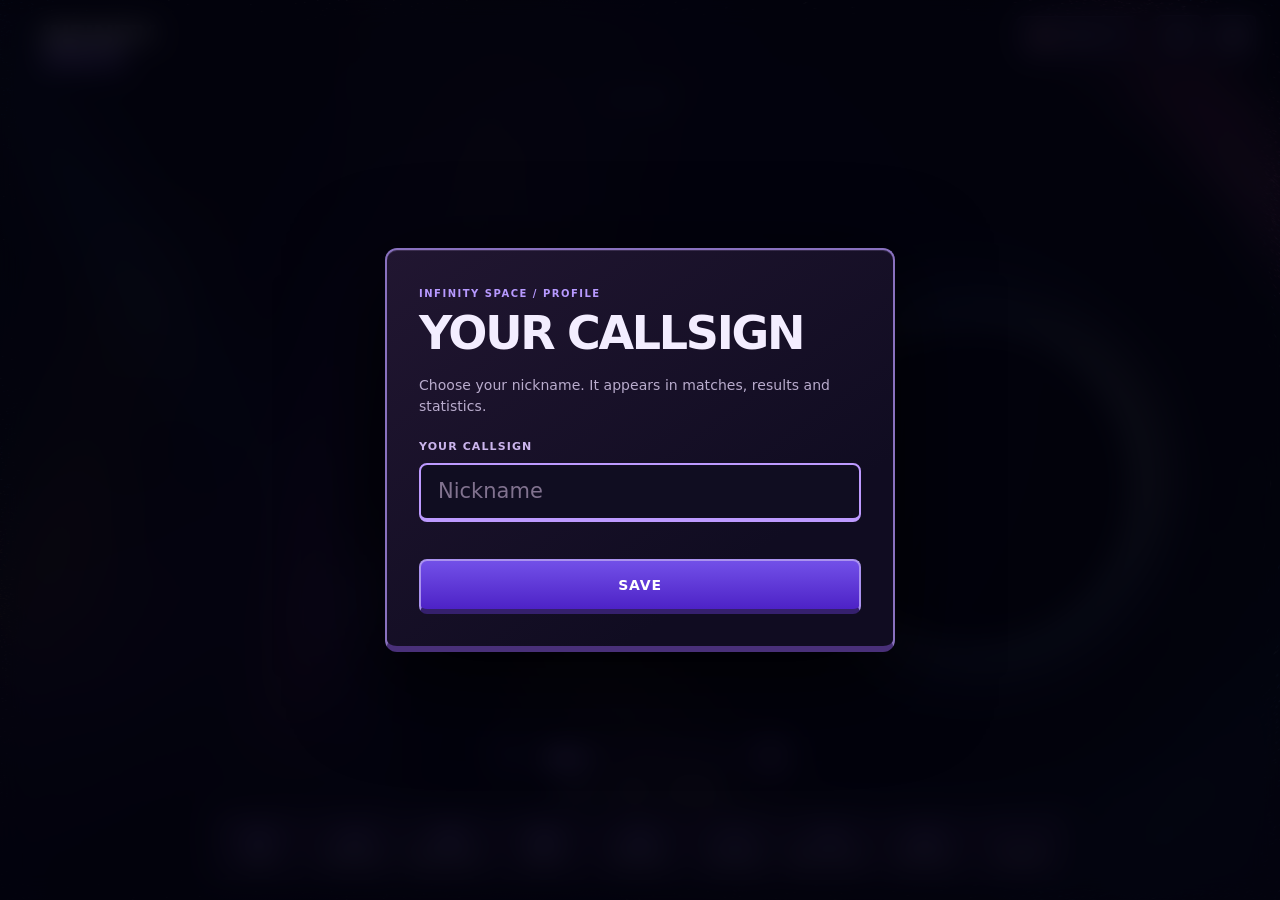
==== index.html @ 3f3bfdfd "Add two persistent CrazyGames-rewarded worm skins and heads" ====
<!doctype html>
<html lang="en">
<head>
  <meta charset="utf-8" />
  <meta name="viewport" content="width=device-width, initial-scale=1, viewport-fit=cover" />
  <meta name="theme-color" content="#050916" />
  <meta name="description" content="Infinity Space — 2D космическая игра про гравитацию, рост и эволюцию от пылинки до Вселенной." />
  <title>Infinity Space — From Dust to Infinity</title>
  <link rel="icon" type="image/svg+xml" href="favicon.svg" />
  <!-- Legacy HUD first-paint guard: the V15 HUD is mounted by deferred JS.
       Never paint the obsolete header while loading or switching views. -->
  <style>
    #hud > .topbar,
    #hud > .sidebar,
    #hud > .show-sidebar,
    #hud > .world-label,
    #hud > .center-abilities,
    #hud > .bottom-center,
    #hud > .body-measure,
    #hud > .zoom-indicator { display: none !important; }
  </style>
  
  

  <link rel="stylesheet" href="ui-app.css?v=3.92.4">
  <link rel="stylesheet" href="unified-space.css?v=4">
<link rel="stylesheet" href="secondary-design.css?v=6">
<link rel="stylesheet" href="profile-report.css?v=4">
<link rel="stylesheet" href="mode-unified.css?v=12">
</head>
<body>
  <canvas id="universe" aria-label="Игровое поле Infinity Space"></canvas>
  <div class="vignette" aria-hidden="true"></div>
  <div id="hud" class="hud">
    <header class="topbar">
      <button id="btn-menu" class="brand" aria-label="Главное меню"><div class="brand-logo"><span class="brand-dot"></span></div><div><strong>INFINITY <em>SPACE</em></strong><small>FROM DUST TO INFINITY</small></div></button>
      <div class="top-stats">
        <div class="stat"><span class="stat-icon">◈</span><div><small id="matter-label">MATTER</small><strong id="matter-value">0</strong></div></div>
        <div class="stat"><span class="stat-icon gold">✦</span><div><small>ЗВЁЗДНАЯ ПЫЛЬ</small><strong id="credit-value">0</strong></div></div>
        <div class="stat timer-stat"><span class="stat-icon clock">◷</span><div><small>В КОСМОСЕ</small><strong id="time-value">00:00</strong></div></div>
      </div>
      <div class="top-actions"><button id="btn-new-game" class="square-button" title="Начать заново" aria-label="Новая игра">↺</button><button id="btn-tester" class="square-button tester-toggle" title="Тестерская панель (F2)" aria-label="Тестерская панель"><svg class="ui-icon" viewBox="0 0 24 24" fill="none" stroke="currentColor" stroke-width="1.65" stroke-linecap="round" stroke-linejoin="round" aria-hidden="true"><path d="m8 4-5 8 5 8M16 4l5 8-5 8M14 4l-4 16"/></svg></button><button id="btn-music" class="square-button" title="Включить / выключить музыку" aria-label="Музыка"><svg class="ui-icon" viewBox="0 0 24 24" fill="none" stroke="currentColor" stroke-width="1.65" stroke-linecap="round" stroke-linejoin="round" aria-hidden="true"><path d="M9 18V5l11-2v13M9 9l11-2"/><ellipse cx="6" cy="18" rx="3" ry="2"/><ellipse cx="17" cy="16" rx="3" ry="2"/></svg></button><button id="btn-map" class="square-button" title="Карта Вселенной (M)" aria-label="Карта Вселенной"><svg class="ui-icon" viewBox="0 0 24 24" fill="none" stroke="currentColor" stroke-width="1.65" stroke-linecap="round" stroke-linejoin="round" aria-hidden="true"><circle cx="12" cy="12" r="8"/><path d="m16 8-2.5 5.5L8 16l2.5-5.5Z"/></svg></button><button id="btn-pause" class="square-button" title="Пауза (P)" aria-label="Пауза"><svg class="ui-icon" viewBox="0 0 24 24" fill="none" stroke="currentColor" stroke-width="1.65" stroke-linecap="round" stroke-linejoin="round" aria-hidden="true"><path d="M8 5v14M16 5v14" stroke-width="3"/></svg></button><button id="btn-settings" class="square-button" title="Настройки" aria-label="Настройки"><svg class="ui-icon" viewBox="0 0 24 24" fill="none" stroke="currentColor" stroke-width="1.65" stroke-linecap="round" stroke-linejoin="round" aria-hidden="true"><path d="M4 7h16M4 17h16"/><circle cx="9" cy="7" r="3" fill="#0b2031"/><circle cx="16" cy="17" r="3" fill="#0b2031"/></svg></button></div>
    </header>
    <aside class="sidebar" id="sidebar">
      <div class="side-header"><span>УЛУЧШЕНИЯ</span><button id="btn-sidebar" aria-label="Свернуть улучшения"><svg class="ui-icon" viewBox="0 0 24 24" fill="none" stroke="currentColor" stroke-width="1.65" stroke-linecap="round" stroke-linejoin="round" aria-hidden="true"><path d="m14 6-6 6 6 6"/></svg></button></div>
      <div class="upgrade-bulk"><label id="upgrade-bulk-label" for="upgrade-amount">Levels per purchase</label><div class="upgrade-bulk-row"><input id="upgrade-amount" type="number" inputmode="numeric" min="1" step="1" value="1" aria-label="Number of levels to buy"><button data-buy-amount="max" type="button">MAX</button></div><div class="upgrade-presets"><button data-buy-amount="1" type="button">×1</button><button data-buy-amount="10" type="button">×10</button><button data-buy-amount="100" type="button">×100</button></div><p id="upgrade-bulk-help"></p></div><div id="upgrades" class="upgrades"></div>
      <button id="btn-evolution" class="details-button">ЭВОЛЮЦИЯ И РЕЦЕПТ <span><svg class="ui-icon" viewBox="0 0 24 24" fill="none" stroke="currentColor" stroke-width="1.65" stroke-linecap="round" stroke-linejoin="round" aria-hidden="true"><path d="M7 17 18 6M7 6h11v11"/></svg></span></button>
    </aside>
    <section id="evolution-panel" class="evolution-panel hidden" aria-label="Эволюция и рецепт">
      <div class="side-header"><span>ЭВОЛЮЦИЯ</span><button id="btn-evolution-close" aria-label="Закрыть эволюцию"><svg class="ui-icon" viewBox="0 0 24 24" fill="none" stroke="currentColor" stroke-width="1.65" stroke-linecap="round" stroke-linejoin="round" aria-hidden="true"><path d="m6 6 12 12M6 18 18 6"/></svg></button></div>
      <div class="tier-display"><span class="eyebrow" id="epoch-name">ЭПОХА ЗАРОЖДЕНИЯ</span><div id="tier-number" class="tier-index">01 <span>/ 28</span></div><h2 id="tier-title">Космическая пыль</h2><p id="tier-desc">Каждая Вселенная начинается с малого.</p></div>
      <div class="resource-panel"><div class="resource-header"><span>СИНТЕЗ ЭВОЛЮЦИИ</span><small>ДОБЫЧА В КОСМОСЕ</small></div><div id="materials-inventory" class="materials-inventory"></div><div id="resource-hint" class="resource-hint">Минералы</div><small class="resource-help">Месторождения отмечены разными цветами. Все материалы, включая плазму и экзоматерию, добываются автоматически. Импульс (E) необязателен.</small></div><div class="mission-panel"><div class="mission-title">ИССЛЕДОВАНИЕ ЭПОХИ <span id="mission-done">0/3</span></div><div class="mission" id="mission-1"><span class="mission-mark">◇</span><span id="mission-1-label">Соберите материю</span><b id="mission-1-val">0/0</b></div><div class="mission" id="mission-2"><span class="mission-mark">◇</span><span id="mission-2-label">Найдите реликвии</span><b id="mission-2-val">0/0</b></div><div class="mission" id="mission-3"><span class="mission-mark">◇</span><span id="mission-3-label">Примените импульс</span><b id="mission-3-val">0/0</b></div></div>
    </section>
    <button id="btn-show-sidebar" class="show-sidebar hidden" aria-label="Показать улучшения">◈ УЛУЧШЕНИЯ</button>
    <div class="world-label"><span class="live-dot"></span><span id="world-label">НЕИЗВЕДАННЫЙ КОСМОС</span><small id="world-subtitle">ПРОЦЕДУРНО СОЗДАВАЕМАЯ ВСЕЛЕННАЯ</small></div>
    <div id="flight-stick" class="flight-stick" role="group" aria-label="Джойстик движения"><div class="stick-cross" aria-hidden="true">+</div><div id="stick-thumb" class="stick-thumb" aria-hidden="true"><span>✦</span></div></div><div id="flight-marker" class="flight-marker" aria-hidden="true"></div>
    <div class="center-abilities"><button id="btn-pulse" class="ability" title="Гравитационный импульс (E)"><span class="ability-icon"><svg class="ui-icon" viewBox="0 0 24 24" fill="none" stroke="currentColor" stroke-width="1.65" stroke-linecap="round" stroke-linejoin="round" aria-hidden="true"><circle cx="12" cy="12" r="3"/><ellipse cx="12" cy="12" rx="10" ry="6" transform="rotate(-35 12 12)"/></svg></span><span>ИМПУЛЬС</span><small id="pulse-cooldown">E · ГОТОВ</small><div id="pulse-fill" class="cooldown-fill"></div></button><button id="btn-boost" class="ability" title="Ускорение (Shift / Пробел)"><span class="ability-icon"><svg class="ui-icon" viewBox="0 0 24 24" fill="none" stroke="currentColor" stroke-width="1.65" stroke-linecap="round" stroke-linejoin="round" aria-hidden="true"><path d="m13 3-9 11h7l-1 7 10-12h-8Z"/></svg></span><span>РЫВОК</span><small id="boost-cooldown">SHIFT · ГОТОВ</small><div id="boost-fill" class="cooldown-fill"></div></button></div>
    <div class="bottom-center"><button id="btn-stage-details" class="stage-details" aria-label="Открыть задачи эволюции"><svg class="ui-icon" viewBox="0 0 24 24" fill="none" stroke="currentColor" stroke-width="1.65" stroke-linecap="round" stroke-linejoin="round" aria-hidden="true"><path d="M7 17 18 6M7 6h11v11"/></svg></button><div class="evolution-info"><span id="hud-stage" class="hud-stage">01 <small>/ 28</small></span><div><span class="eyebrow">ЭВОЛЮЦИЯ</span><strong id="current-form">Космическая пыль</strong></div><div class="next-form"><span>СЛЕДУЮЩАЯ ФОРМА</span><strong id="next-form">Микрометеор</strong></div></div><div class="progress-track"><div id="progress-fill" class="progress-fill"></div><div id="progress-percent" class="progress-percent">0%</div></div><div class="bottom-hint" id="bottom-hint">WASD / курсор — полёт • Колёсико — масштаб • E — импульс</div></div>
    <div class="body-measure"><small>РАДИУС</small><strong id="radius-value">0</strong></div><div class="camera-buttons"><button id="camera-minus" aria-label="Отдалить камеру" title="Отдалить камеру"><span class="zoom-glyph zoom-glyph-minus" aria-hidden="true"></span></button><button id="camera-plus" aria-label="Приблизить камеру" title="Приблизить камеру"><span class="zoom-glyph zoom-glyph-plus" aria-hidden="true"></span></button></div><div class="zoom-indicator"><span>◌</span><span id="zoom-label">МАСШТАБ 1×</span></div>
    <div id="toast-root" class="toast-root" aria-live="polite"></div>
  </div>
  <div id="abyss-warning" class="abyss-warning" hidden role="status"></div>
  <section id="tester-panel" class="tester-panel hidden" aria-label="Панель тестирования" aria-hidden="true">
    <div class="tester-header"><div><small>РАЗРАБОТКА / F2</small><strong>ТЕСТЕРСКАЯ ПАНЕЛЬ</strong></div><button id="tester-close" type="button" title="Закрыть панель"><svg class="ui-icon" viewBox="0 0 24 24" fill="none" stroke="currentColor" stroke-width="1.65" stroke-linecap="round" stroke-linejoin="round" aria-hidden="true"><path d="m6 6 12 12M6 18 18 6"/></svg></button></div>
    <div id="tester-stats" class="tester-stats">FPS / объекты / координаты</div>
    <label class="tester-line"><span>Форма эволюции</span><select id="tester-tier" aria-label="Форма эволюции"></select></label>
    <label class="tester-line"><span>Прогресс стадии <b id="test-progress-val">0%</b></span><input data-test="progress" type="range" min="0" max="100" step="1" value="0"></label>
    <label class="tester-line"><span>Скорость полёта <b data-test-value="speed">1×</b></span><input data-test="speed" type="range" min=".25" max="6" step=".25" value="1"></label>
    <label class="tester-line"><span>Гравитация <b data-test-value="gravity">1×</b></span><input data-test="gravity" type="range" min=".5" max="8" step=".25" value="1"></label>
    <label class="tester-line"><span>Сбор материи <b data-test-value="loot">1×</b></span><input data-test="loot" type="range" min=".25" max="30" step=".25" value="1"></label>
    <label class="tester-line"><span>Масштаб камеры <b data-test-value="zoom">1×</b></span><input data-test="zoom" type="range" min=".2" max="6" step=".1" value="1"></label>
    <label class="tester-line"><span>Размер бублика <b data-test-value="ring">1×</b></span><input data-test="ring" aria-label="Размер бублика" type="range" min=".6" max="2.5" step=".05" value="1"></label>
    <label class="tester-line"><span>Плотность добычи <b data-test-value="density">32/32</b></span><input data-test="density" type="range" min="4" max="32" step="1" value="32"></label>
    <label class="tester-line"><span>Звёздная пыль (баланс)</span><input id="tester-credits" type="number" min="0" max="1000000000000" step="1000" value="0"></label>
    <section class="tester-rewards" aria-label="Тестирование наград и рулетки">
      <h3>✦ НАГРАДЫ И РУЛЕТКА</h3>
      <div id="tester-daily-status" class="tester-rewards-status" role="status" aria-live="polite"></div>
      <label class="tester-line"><span>Серия входов, дней</span><input id="tester-daily-streak" type="number" min="0" max="99999" step="1" value="0"></label>
      <label class="tester-line"><span>Множитель ежедневной пыли <b data-reward-value="rewardMultiplier">1×</b></span><input data-reward-tune="rewardMultiplier" type="range" min=".1" max="20" step=".1" value="1"></label>
      <label class="tester-line"><span>Шанс музыкального трека <b data-reward-value="trackChance">0.8%</b></span><input data-reward-tune="trackChance" type="range" min=".1" max="25" step=".1" value=".8"></label>
      <label class="tester-line"><span>Принудительный приз (только тестовый спин)</span><select id="tester-force-prize"><option value="">Случайный результат</option><option value="dust-1">×1 — звёздная пыль</option><option value="dust-2">×2 — звёздная пыль</option><option value="dust-3">×3 — звёздная пыль</option><option value="dust-5">×5 — звёздная пыль</option><option value="dust-8">×8 — звёздная пыль</option><option value="dust-15">×15 — звёздная пыль</option><option value="dust-30">×30 — звёздная пыль</option><option value="track">♫ Музыкальный трек</option></select></label>
      <div class="tester-reward-buttons">
        <button id="tester-open-daily" type="button">Календарь наград</button>
        <button id="tester-open-wheel" type="button">Открыть рулетку</button>
        <button id="tester-unlock-daily" type="button">↻ Новый день (тест)</button>
        <button id="tester-claim-daily" type="button">✦ Выдать награду</button>
        <button id="tester-unlock-spin" type="button">↻ Разблокировать спин</button>
        <button id="tester-force-spin" type="button">◉ Тестовый спин</button>
        <button id="tester-odds-sim" type="button">1000 случайных призов</button>
        <button id="tester-reset-daily" type="button" class="danger">Сбросить награды</button>
      </div>
      <div id="tester-odds-result" class="tester-odds-result" role="status" aria-live="polite"></div>
      <p class="tester-reward-note">Все действия меняют только тестовое сохранение. Изменение шансов и множителя не влияет на обычную игру.</p>
    </section>
    <div class="tester-actions">
      <button id="tester-missions" type="button">✓ Выполнить задачи</button>
      <button id="tester-next" type="button">↑ Следующая форма</button>
      <button id="tester-abyss" type="button">◉ К сверхмассивной дыре</button>
      <button id="tester-jump" type="button">➤ +10 св. лет</button>
      <button id="tester-reset-mods" type="button">↻ Сбросить множители</button>
      <button id="tester-new-game" type="button" class="danger">⟲ Новая игра</button><button id="tester-copy-save" class="tester-copy" type="button">⇄ Копировать сохранение</button>
    </div>
    <div class="tester-wipe-zone">
      <button id="tester-full-reset" type="button" class="tester-absolute-reset" aria-describedby="tester-full-reset-warning">⚠ ПОЛНЫЙ СБРОС ВСЕГО</button>
      <p id="tester-full-reset-warning">Удаляет всё тестовое прохождение: прогресс, пыль, покупки, музыку, достижения, карту, ежедневные награды и настройки. Без резервной копии. Обычный профиль не затрагивается.</p>
    </div>
    <p class="tester-note">Тестовые параметры сохраняются отдельно. Изменения стадии и валюты влияют на текущее сохранение. Исследованные области и собранная материя остаются постоянными.</p>
  </section>
  <div id="modal" class="modal-backdrop" data-screen="menu" role="dialog" aria-modal="true" aria-label="Меню игры"></div>
  <script src="i18n.js?v=3.40.2" defer></script>
  <script src="platform.js?v=3.60.0" defer></script>
  <script src="https://bridge.playgama.com/v2/stable/playgama-bridge.js" defer></script>
  <script src="playgama-platform.js?v=3.60.0" defer></script>
  <script src="space-meta.js?v=3.51.0" defer></script>
  <script src="ui-v15-behaviors.js?v=3.42.6" defer></script>
  <script src="ui-v15-templates.js?v=3.80.1" defer></script>
  <script src="music-tracks.js?v=3.54.2" defer></script>
  <script src="mobile-controls.js?v=3.42.1" defer></script>
  <script src="player-profile.js?v=6" defer></script>
  <script src="game.js?v=3.92.4" defer></script>
  <script src="playgama-ui.js?v=3.60.0" defer></script>
  <script src="worm-skin-studio.js?v=13" defer></script><script src="menu-hub.js?v=3.94.1" defer></script>
</body>
</html>
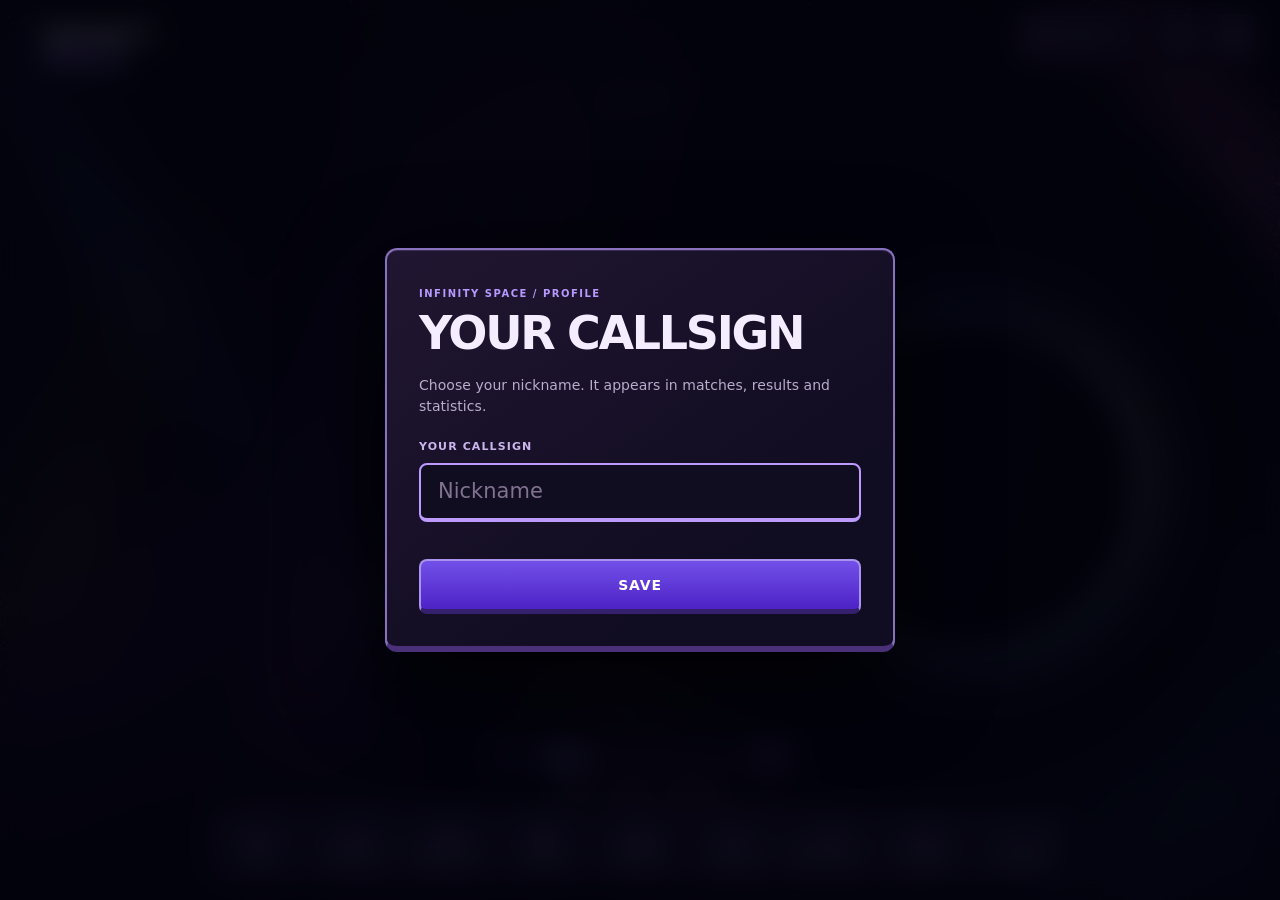
==== commit 9d1a500b: "Style optional ad choices and keep CrazyGames reward content out of Playgama" ====
--- a/index.html
+++ b/index.html
@@ -26,7 +26,7 @@
   <link rel="stylesheet" href="unified-space.css?v=4">
 <link rel="stylesheet" href="secondary-design.css?v=6">
 <link rel="stylesheet" href="profile-report.css?v=4">
-<link rel="stylesheet" href="mode-unified.css?v=12">
+<link rel="stylesheet" href="mode-unified.css?v=13">
 </head>
 <body>
   <canvas id="universe" aria-label="Игровое поле Infinity Space"></canvas>
@@ -119,6 +119,6 @@
   <script src="player-profile.js?v=6" defer></script>
   <script src="game.js?v=3.92.4" defer></script>
   <script src="playgama-ui.js?v=3.60.0" defer></script>
-  <script src="worm-skin-studio.js?v=13" defer></script><script src="menu-hub.js?v=3.94.1" defer></script>
+  <script src="worm-skin-studio.js?v=14" defer></script><script src="menu-hub.js?v=3.94.1" defer></script>
 </body>
 </html>
--- a/mode-unified.css
+++ b/mode-unified.css
@@ -1873,3 +1873,41 @@
 .ws-overlay .ws-head-choice .ws-head-unlock{display:block;max-width:100%}
 .ws-overlay .ws-preset.ad-locked:hover,.ws-overlay .ws-head-choice.ad-locked:hover{box-shadow:0 0 16px #ffc05f48!important}
 .ws-overlay .ws-preset.ad-locked:disabled,.ws-overlay .ws-head-choice.ad-locked:disabled{opacity:.65;cursor:default!important}
+
+/* CrazyGames-only optional rewards. Never make a skip/restart path smaller
+   or less prominent than the ad action. */
+#arena-result-revive-ad[hidden],#worm-revive-ad[hidden],#worm-revive-note[hidden]{display:none!important}
+.worm-revive-note,.arena-ad-status{
+ display:block;max-width:100%;text-align:center;margin:9px 0 13px;
+ font:750 12px/1.55 Inter,system-ui,sans-serif;color:#edc8ff;
+}
+.arena-ad-status:empty{display:none}
+#arena-death-offer .panel{
+ width:min(540px,calc(100vw - 24px))!important;max-width:540px!important;
+ padding:clamp(18px,3vw,32px)!important;
+}
+#arena-death-offer .hero{font-size:clamp(25px,5vw,43px)!important;color:#f2e6ff!important;margin:10px 0!important}
+#arena-death-offer .desc{font-size:13px!important;color:#dac9ef!important;line-height:1.5!important}
+#arena-death-offer .arena-dialog-actions button{
+ min-height:52px!important;color:#f8ecff!important;font-weight:850!important;
+ background:linear-gradient(155deg,#2e1e46,#1a102c)!important;
+ border:1px solid #725396!important;border-bottom:3px solid #392452!important;
+ border-radius:10px!important;
+}
+#arena-death-offer .arena-dialog-actions button.primary{
+ background:linear-gradient(155deg,#593099,#3b1c73)!important;
+ border-color:#b38bff!important;
+}
+#arena-death-offer .arena-dialog-actions button:not(:disabled):hover{
+ box-shadow:0 0 16px #a46aff66!important;border-color:#e7caff!important;
+}
+#arena-death-offer .arena-dialog-actions button:disabled,
+#result .arena-dialog-actions button:disabled,
+#worm-result .worm-actions button:disabled{opacity:.56!important;cursor:wait!important}
+#result #arena-result-revive-ad:not([hidden]){
+ border-color:#c69eff!important;box-shadow:0 0 14px #9d64fb45!important;
+}
+@media(max-width:460px){
+ #arena-death-offer .arena-dialog-actions{grid-template-columns:1fr!important}
+ #arena-death-offer .arena-dialog-actions button{min-height:47px!important}
+}
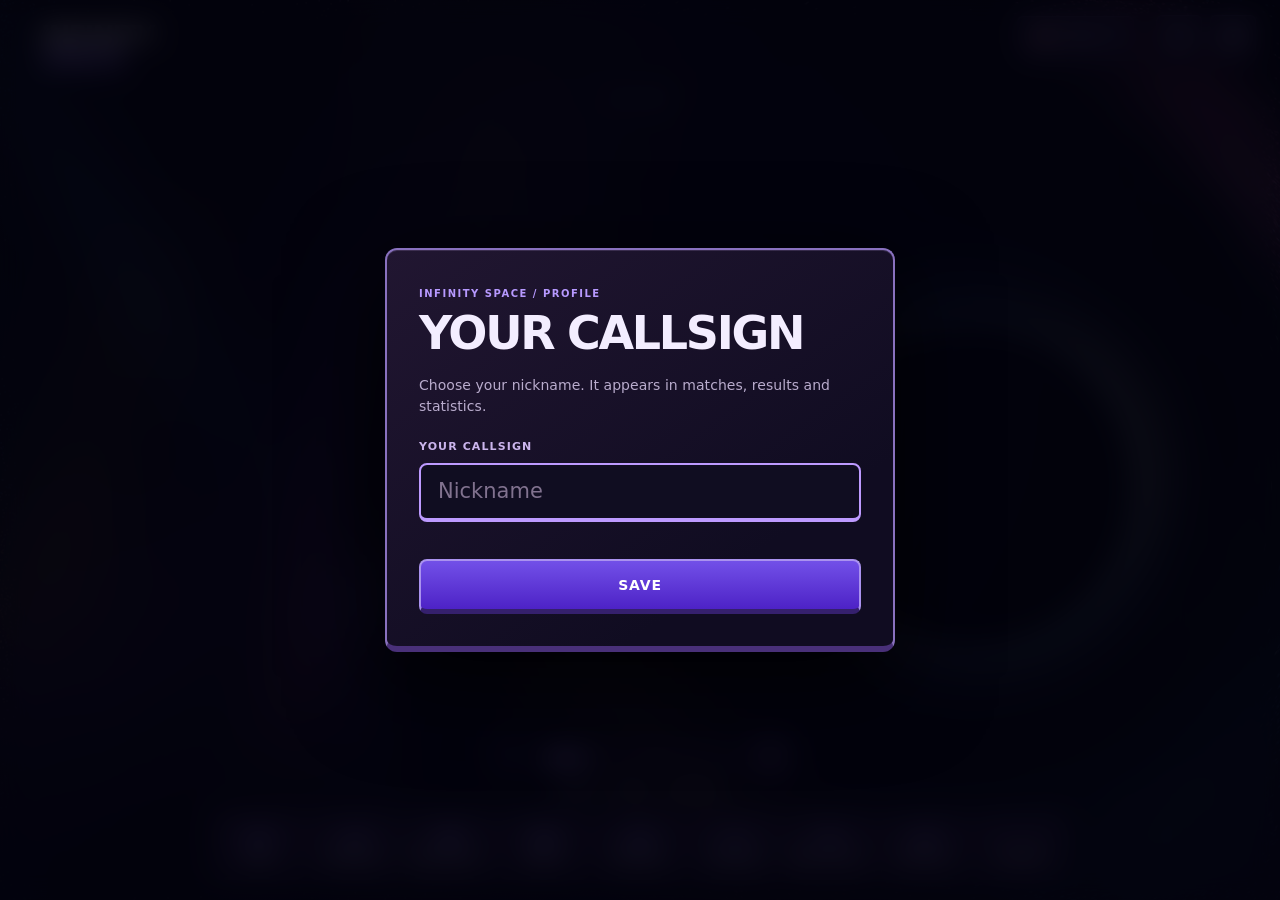
==== commit ea74e00e: "Add ad-revival QA hooks and equal weight to free respawn; fix Playgama guard" ====
--- a/index.html
+++ b/index.html
@@ -26,7 +26,7 @@
   <link rel="stylesheet" href="unified-space.css?v=4">
 <link rel="stylesheet" href="secondary-design.css?v=6">
 <link rel="stylesheet" href="profile-report.css?v=4">
-<link rel="stylesheet" href="mode-unified.css?v=13">
+<link rel="stylesheet" href="mode-unified.css?v=14">
 </head>
 <body>
   <canvas id="universe" aria-label="Игровое поле Infinity Space"></canvas>
@@ -119,6 +119,6 @@
   <script src="player-profile.js?v=6" defer></script>
   <script src="game.js?v=3.92.4" defer></script>
   <script src="playgama-ui.js?v=3.60.0" defer></script>
-  <script src="worm-skin-studio.js?v=14" defer></script><script src="menu-hub.js?v=3.94.1" defer></script>
+  <script src="worm-skin-studio.js?v=15" defer></script><script src="menu-hub.js?v=3.94.1" defer></script>
 </body>
 </html>
--- a/mode-unified.css
+++ b/mode-unified.css
@@ -1894,9 +1894,10 @@
  border:1px solid #725396!important;border-bottom:3px solid #392452!important;
  border-radius:10px!important;
 }
+/* Equally prominent rewarded option and normal free respawn. */
 #arena-death-offer .arena-dialog-actions button.primary{
- background:linear-gradient(155deg,#593099,#3b1c73)!important;
- border-color:#b38bff!important;
+ background:linear-gradient(155deg,#2e1e46,#1a102c)!important;
+ border-color:#725396!important;
 }
 #arena-death-offer .arena-dialog-actions button:not(:disabled):hover{
  box-shadow:0 0 16px #a46aff66!important;border-color:#e7caff!important;
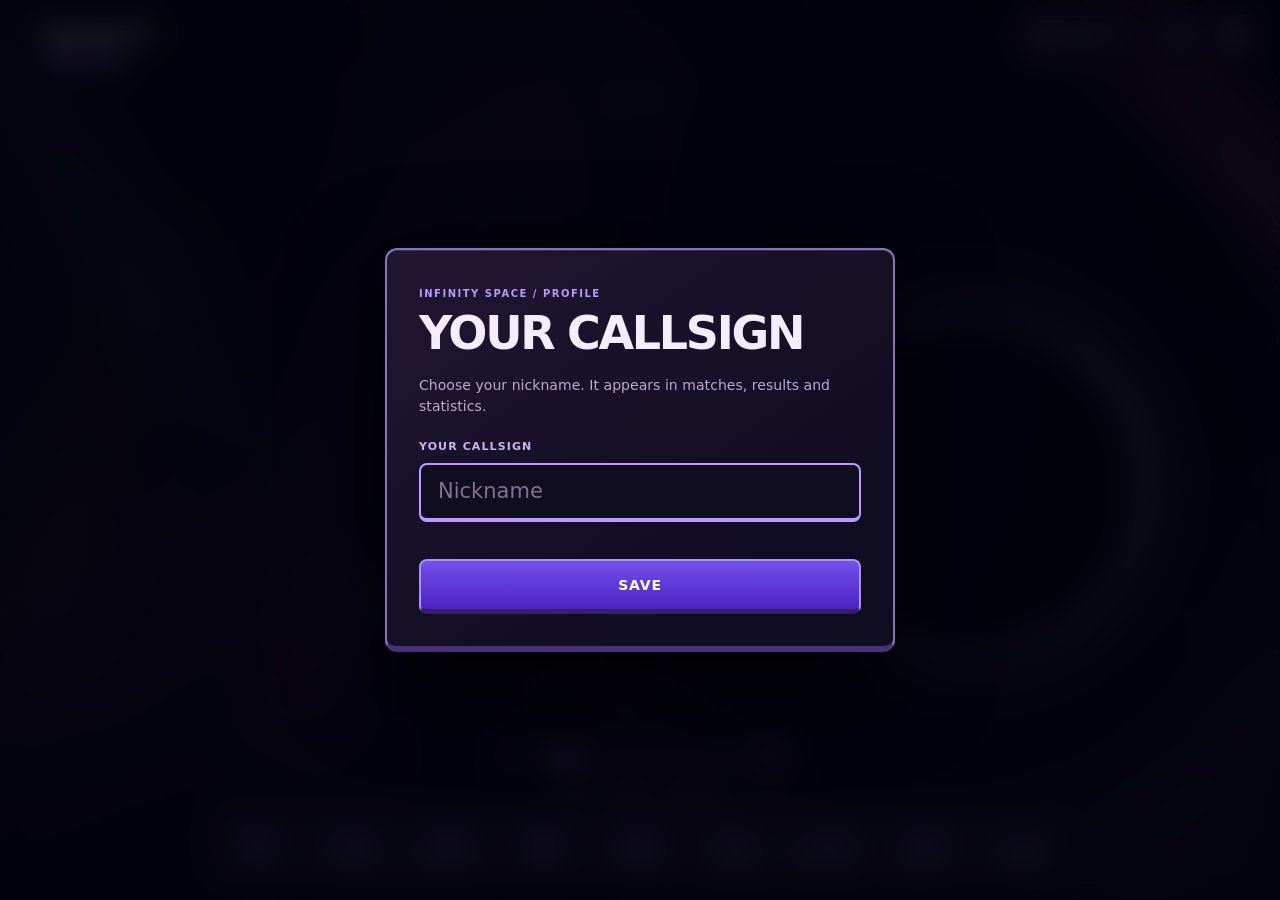
==== commit d5d899f2: "Enable CrazyGames rewarded worm customization from the main modes menu" ====
--- a/index.html
+++ b/index.html
@@ -109,6 +109,7 @@
   <div id="modal" class="modal-backdrop" data-screen="menu" role="dialog" aria-modal="true" aria-label="Меню игры"></div>
   <script src="i18n.js?v=3.40.2" defer></script>
   <script src="platform.js?v=3.60.0" defer></script>
+  <script src="crazygames-extras.js?v=1" defer></script>
   <script src="https://bridge.playgama.com/v2/stable/playgama-bridge.js" defer></script>
   <script src="playgama-platform.js?v=3.60.0" defer></script>
   <script src="space-meta.js?v=3.51.0" defer></script>
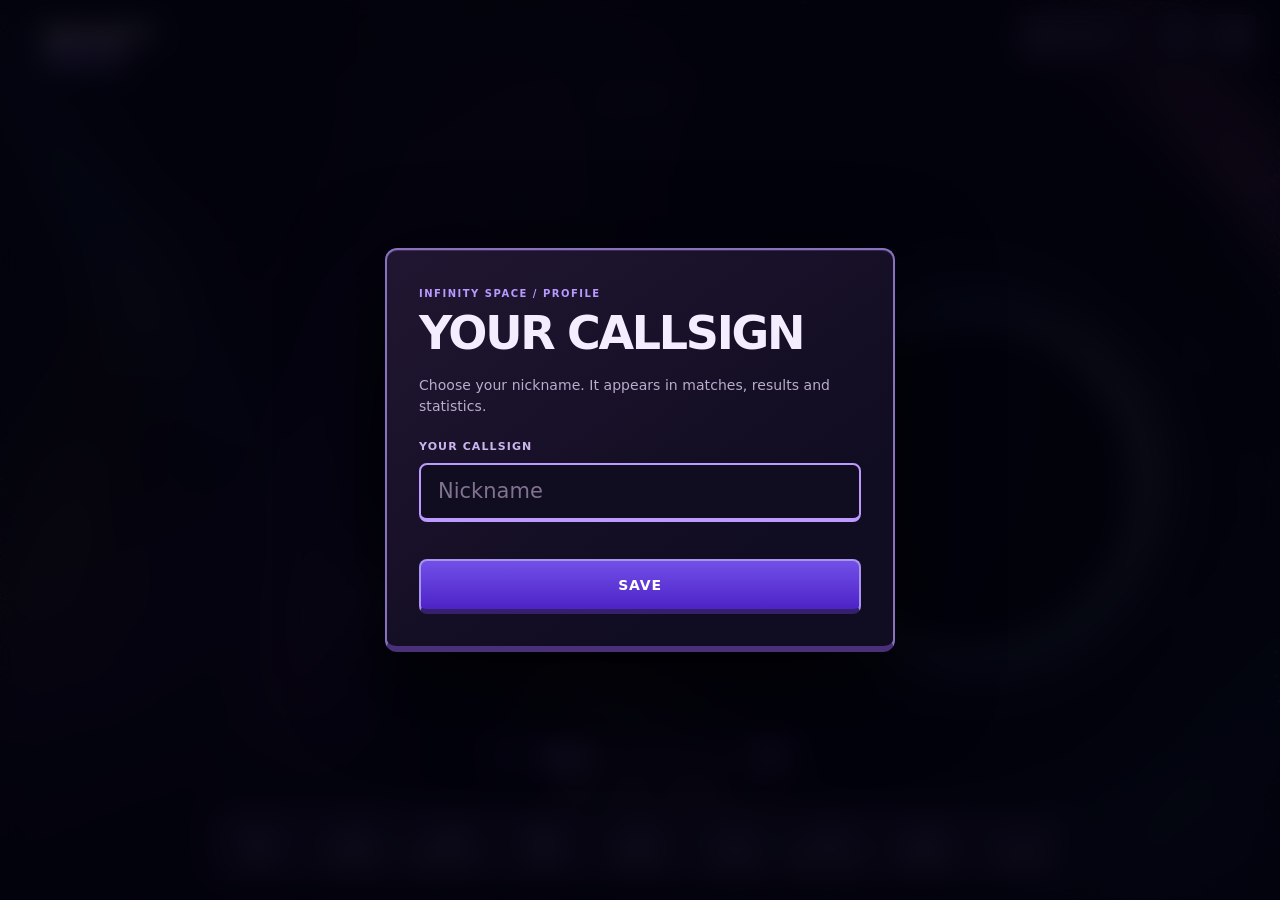
==== commit 98df60e1: "Normalize head artwork proportions and update smoke coverage for CrazyGames-only skins" ====
--- a/index.html
+++ b/index.html
@@ -120,6 +120,6 @@
   <script src="player-profile.js?v=6" defer></script>
   <script src="game.js?v=3.92.4" defer></script>
   <script src="playgama-ui.js?v=3.60.0" defer></script>
-  <script src="worm-skin-studio.js?v=15" defer></script><script src="menu-hub.js?v=3.94.1" defer></script>
+  <script src="worm-skin-studio.js?v=16" defer></script><script src="menu-hub.js?v=3.94.1" defer></script>
 </body>
 </html>
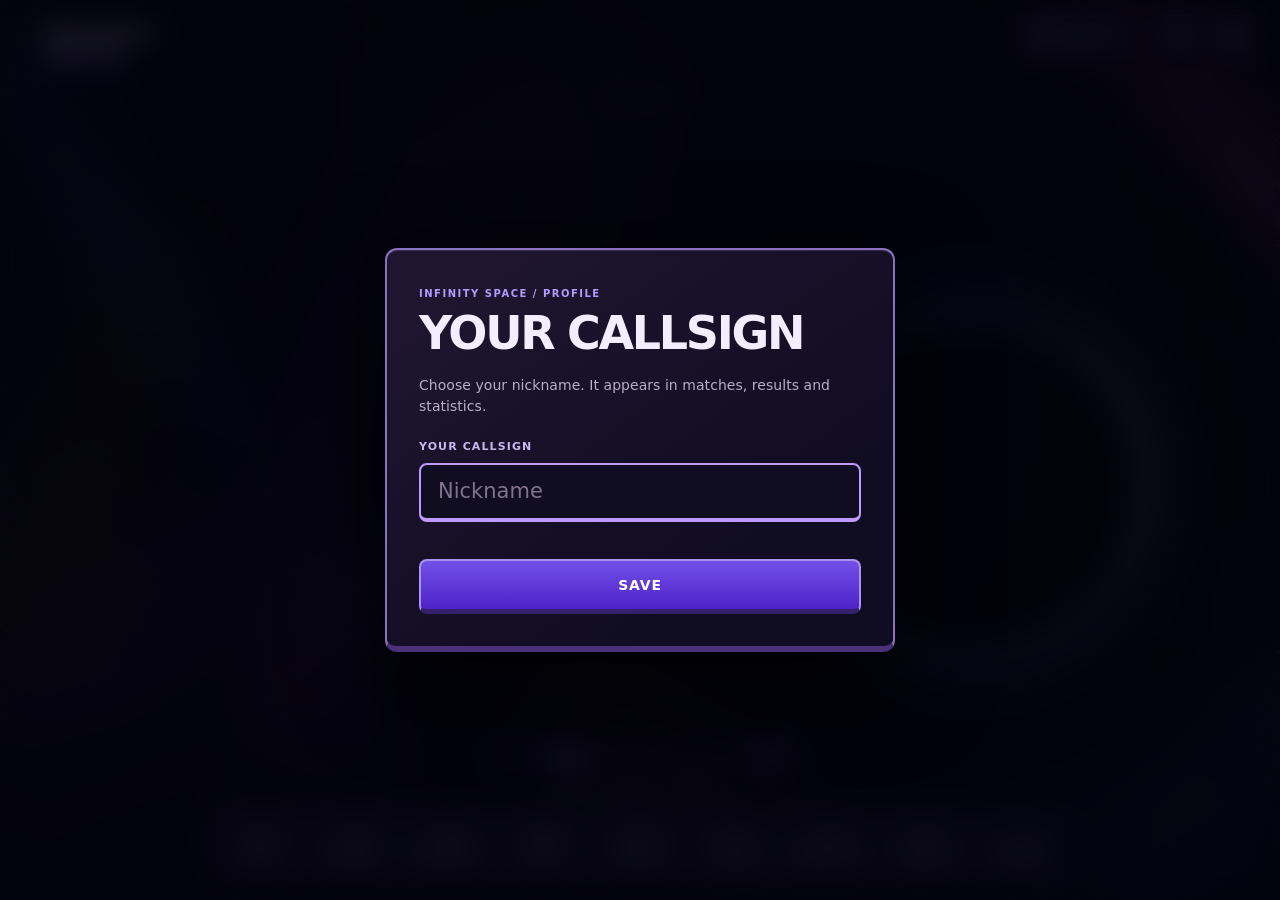
==== commit 7bc39a36: "Hide nonfunctional CrazyGames reward offers in standalone and disabled SDK environments" ====
--- a/index.html
+++ b/index.html
@@ -120,6 +120,6 @@
   <script src="player-profile.js?v=6" defer></script>
   <script src="game.js?v=3.92.4" defer></script>
   <script src="playgama-ui.js?v=3.60.0" defer></script>
-  <script src="worm-skin-studio.js?v=16" defer></script><script src="menu-hub.js?v=3.94.1" defer></script>
+  <script src="worm-skin-studio.js?v=17" defer></script><script src="menu-hub.js?v=3.94.1" defer></script>
 </body>
 </html>
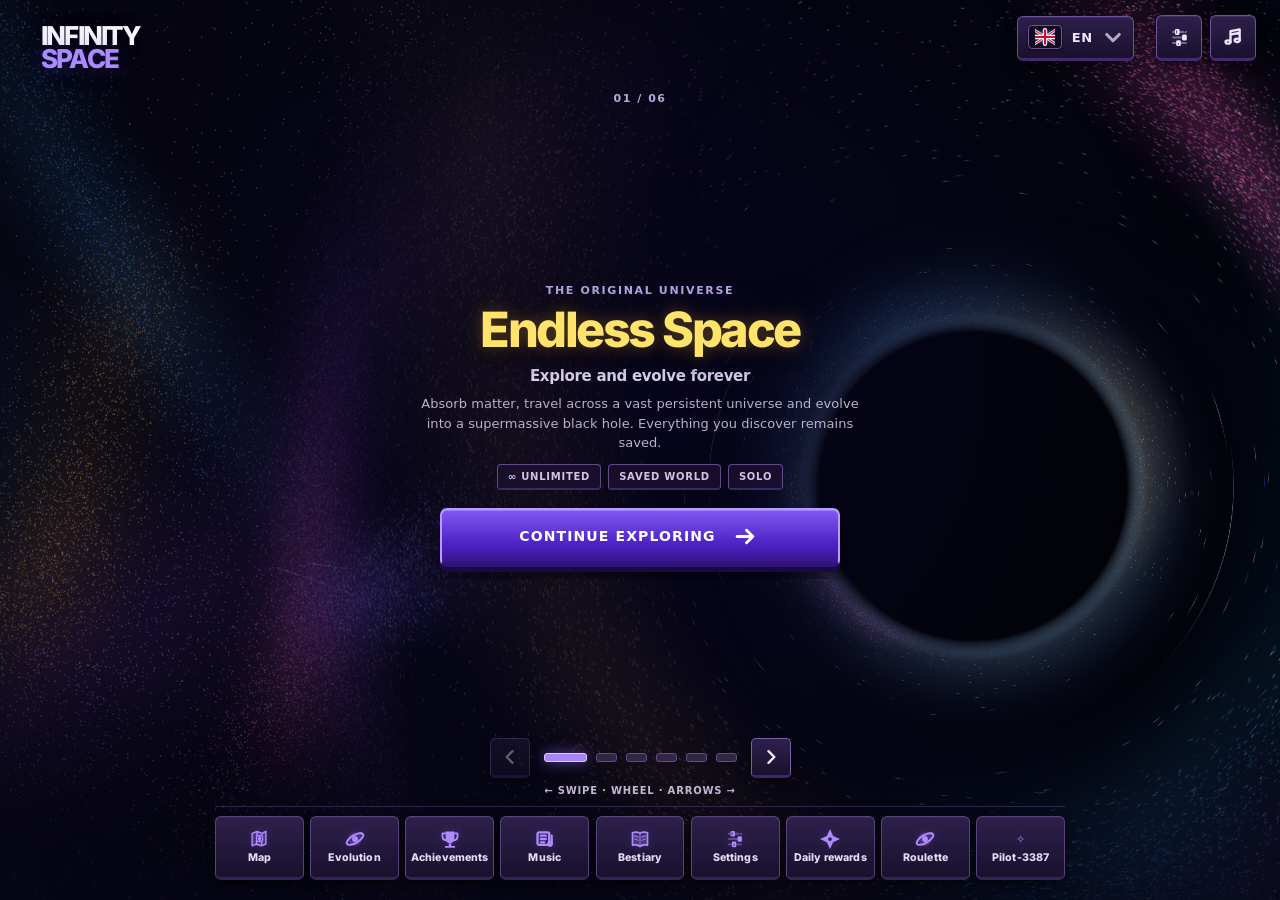
==== commit 658f2405: "Restore fixed release with original synthesized soundtrack, SVG covers and SDK data; remove advertis" ====
--- a/index.html
+++ b/index.html
@@ -22,11 +22,11 @@
   
   
 
-  <link rel="stylesheet" href="ui-app.css?v=3.92.4">
-  <link rel="stylesheet" href="unified-space.css?v=4">
-<link rel="stylesheet" href="secondary-design.css?v=6">
-<link rel="stylesheet" href="profile-report.css?v=4">
-<link rel="stylesheet" href="mode-unified.css?v=14">
+  <link rel="stylesheet" href="ui-app.css?v=3.95.0">
+  <link rel="stylesheet" href="unified-space.css?v=3.95.0">
+<link rel="stylesheet" href="secondary-design.css?v=3.95.0">
+<link rel="stylesheet" href="profile-report.css?v=3.95.0">
+<link rel="stylesheet" href="mode-unified.css?v=3.95.0">
 </head>
 <body>
   <canvas id="universe" aria-label="Игровое поле Infinity Space"></canvas>
@@ -39,7 +39,7 @@
         <div class="stat"><span class="stat-icon gold">✦</span><div><small>ЗВЁЗДНАЯ ПЫЛЬ</small><strong id="credit-value">0</strong></div></div>
         <div class="stat timer-stat"><span class="stat-icon clock">◷</span><div><small>В КОСМОСЕ</small><strong id="time-value">00:00</strong></div></div>
       </div>
-      <div class="top-actions"><button id="btn-new-game" class="square-button" title="Начать заново" aria-label="Новая игра">↺</button><button id="btn-tester" class="square-button tester-toggle" title="Тестерская панель (F2)" aria-label="Тестерская панель"><svg class="ui-icon" viewBox="0 0 24 24" fill="none" stroke="currentColor" stroke-width="1.65" stroke-linecap="round" stroke-linejoin="round" aria-hidden="true"><path d="m8 4-5 8 5 8M16 4l5 8-5 8M14 4l-4 16"/></svg></button><button id="btn-music" class="square-button" title="Включить / выключить музыку" aria-label="Музыка"><svg class="ui-icon" viewBox="0 0 24 24" fill="none" stroke="currentColor" stroke-width="1.65" stroke-linecap="round" stroke-linejoin="round" aria-hidden="true"><path d="M9 18V5l11-2v13M9 9l11-2"/><ellipse cx="6" cy="18" rx="3" ry="2"/><ellipse cx="17" cy="16" rx="3" ry="2"/></svg></button><button id="btn-map" class="square-button" title="Карта Вселенной (M)" aria-label="Карта Вселенной"><svg class="ui-icon" viewBox="0 0 24 24" fill="none" stroke="currentColor" stroke-width="1.65" stroke-linecap="round" stroke-linejoin="round" aria-hidden="true"><circle cx="12" cy="12" r="8"/><path d="m16 8-2.5 5.5L8 16l2.5-5.5Z"/></svg></button><button id="btn-pause" class="square-button" title="Пауза (P)" aria-label="Пауза"><svg class="ui-icon" viewBox="0 0 24 24" fill="none" stroke="currentColor" stroke-width="1.65" stroke-linecap="round" stroke-linejoin="round" aria-hidden="true"><path d="M8 5v14M16 5v14" stroke-width="3"/></svg></button><button id="btn-settings" class="square-button" title="Настройки" aria-label="Настройки"><svg class="ui-icon" viewBox="0 0 24 24" fill="none" stroke="currentColor" stroke-width="1.65" stroke-linecap="round" stroke-linejoin="round" aria-hidden="true"><path d="M4 7h16M4 17h16"/><circle cx="9" cy="7" r="3" fill="#0b2031"/><circle cx="16" cy="17" r="3" fill="#0b2031"/></svg></button></div>
+      <div class="top-actions"><button id="btn-new-game" class="square-button" title="Начать заново" aria-label="Новая игра">↺</button><button id="btn-music" class="square-button" title="Включить / выключить музыку" aria-label="Музыка"><svg class="ui-icon" viewBox="0 0 24 24" fill="none" stroke="currentColor" stroke-width="1.65" stroke-linecap="round" stroke-linejoin="round" aria-hidden="true"><path d="M9 18V5l11-2v13M9 9l11-2"/><ellipse cx="6" cy="18" rx="3" ry="2"/><ellipse cx="17" cy="16" rx="3" ry="2"/></svg></button><button id="btn-map" class="square-button" title="Карта Вселенной (M)" aria-label="Карта Вселенной"><svg class="ui-icon" viewBox="0 0 24 24" fill="none" stroke="currentColor" stroke-width="1.65" stroke-linecap="round" stroke-linejoin="round" aria-hidden="true"><circle cx="12" cy="12" r="8"/><path d="m16 8-2.5 5.5L8 16l2.5-5.5Z"/></svg></button><button id="btn-pause" class="square-button" title="Пауза (P)" aria-label="Пауза"><svg class="ui-icon" viewBox="0 0 24 24" fill="none" stroke="currentColor" stroke-width="1.65" stroke-linecap="round" stroke-linejoin="round" aria-hidden="true"><path d="M8 5v14M16 5v14" stroke-width="3"/></svg></button><button id="btn-settings" class="square-button" title="Настройки" aria-label="Настройки"><svg class="ui-icon" viewBox="0 0 24 24" fill="none" stroke="currentColor" stroke-width="1.65" stroke-linecap="round" stroke-linejoin="round" aria-hidden="true"><path d="M4 7h16M4 17h16"/><circle cx="9" cy="7" r="3" fill="#0b2031"/><circle cx="16" cy="17" r="3" fill="#0b2031"/></svg></button></div>
     </header>
     <aside class="sidebar" id="sidebar">
       <div class="side-header"><span>УЛУЧШЕНИЯ</span><button id="btn-sidebar" aria-label="Свернуть улучшения"><svg class="ui-icon" viewBox="0 0 24 24" fill="none" stroke="currentColor" stroke-width="1.65" stroke-linecap="round" stroke-linejoin="round" aria-hidden="true"><path d="m14 6-6 6 6 6"/></svg></button></div>
@@ -60,66 +60,19 @@
     <div id="toast-root" class="toast-root" aria-live="polite"></div>
   </div>
   <div id="abyss-warning" class="abyss-warning" hidden role="status"></div>
-  <section id="tester-panel" class="tester-panel hidden" aria-label="Панель тестирования" aria-hidden="true">
-    <div class="tester-header"><div><small>РАЗРАБОТКА / F2</small><strong>ТЕСТЕРСКАЯ ПАНЕЛЬ</strong></div><button id="tester-close" type="button" title="Закрыть панель"><svg class="ui-icon" viewBox="0 0 24 24" fill="none" stroke="currentColor" stroke-width="1.65" stroke-linecap="round" stroke-linejoin="round" aria-hidden="true"><path d="m6 6 12 12M6 18 18 6"/></svg></button></div>
-    <div id="tester-stats" class="tester-stats">FPS / объекты / координаты</div>
-    <label class="tester-line"><span>Форма эволюции</span><select id="tester-tier" aria-label="Форма эволюции"></select></label>
-    <label class="tester-line"><span>Прогресс стадии <b id="test-progress-val">0%</b></span><input data-test="progress" type="range" min="0" max="100" step="1" value="0"></label>
-    <label class="tester-line"><span>Скорость полёта <b data-test-value="speed">1×</b></span><input data-test="speed" type="range" min=".25" max="6" step=".25" value="1"></label>
-    <label class="tester-line"><span>Гравитация <b data-test-value="gravity">1×</b></span><input data-test="gravity" type="range" min=".5" max="8" step=".25" value="1"></label>
-    <label class="tester-line"><span>Сбор материи <b data-test-value="loot">1×</b></span><input data-test="loot" type="range" min=".25" max="30" step=".25" value="1"></label>
-    <label class="tester-line"><span>Масштаб камеры <b data-test-value="zoom">1×</b></span><input data-test="zoom" type="range" min=".2" max="6" step=".1" value="1"></label>
-    <label class="tester-line"><span>Размер бублика <b data-test-value="ring">1×</b></span><input data-test="ring" aria-label="Размер бублика" type="range" min=".6" max="2.5" step=".05" value="1"></label>
-    <label class="tester-line"><span>Плотность добычи <b data-test-value="density">32/32</b></span><input data-test="density" type="range" min="4" max="32" step="1" value="32"></label>
-    <label class="tester-line"><span>Звёздная пыль (баланс)</span><input id="tester-credits" type="number" min="0" max="1000000000000" step="1000" value="0"></label>
-    <section class="tester-rewards" aria-label="Тестирование наград и рулетки">
-      <h3>✦ НАГРАДЫ И РУЛЕТКА</h3>
-      <div id="tester-daily-status" class="tester-rewards-status" role="status" aria-live="polite"></div>
-      <label class="tester-line"><span>Серия входов, дней</span><input id="tester-daily-streak" type="number" min="0" max="99999" step="1" value="0"></label>
-      <label class="tester-line"><span>Множитель ежедневной пыли <b data-reward-value="rewardMultiplier">1×</b></span><input data-reward-tune="rewardMultiplier" type="range" min=".1" max="20" step=".1" value="1"></label>
-      <label class="tester-line"><span>Шанс музыкального трека <b data-reward-value="trackChance">0.8%</b></span><input data-reward-tune="trackChance" type="range" min=".1" max="25" step=".1" value=".8"></label>
-      <label class="tester-line"><span>Принудительный приз (только тестовый спин)</span><select id="tester-force-prize"><option value="">Случайный результат</option><option value="dust-1">×1 — звёздная пыль</option><option value="dust-2">×2 — звёздная пыль</option><option value="dust-3">×3 — звёздная пыль</option><option value="dust-5">×5 — звёздная пыль</option><option value="dust-8">×8 — звёздная пыль</option><option value="dust-15">×15 — звёздная пыль</option><option value="dust-30">×30 — звёздная пыль</option><option value="track">♫ Музыкальный трек</option></select></label>
-      <div class="tester-reward-buttons">
-        <button id="tester-open-daily" type="button">Календарь наград</button>
-        <button id="tester-open-wheel" type="button">Открыть рулетку</button>
-        <button id="tester-unlock-daily" type="button">↻ Новый день (тест)</button>
-        <button id="tester-claim-daily" type="button">✦ Выдать награду</button>
-        <button id="tester-unlock-spin" type="button">↻ Разблокировать спин</button>
-        <button id="tester-force-spin" type="button">◉ Тестовый спин</button>
-        <button id="tester-odds-sim" type="button">1000 случайных призов</button>
-        <button id="tester-reset-daily" type="button" class="danger">Сбросить награды</button>
-      </div>
-      <div id="tester-odds-result" class="tester-odds-result" role="status" aria-live="polite"></div>
-      <p class="tester-reward-note">Все действия меняют только тестовое сохранение. Изменение шансов и множителя не влияет на обычную игру.</p>
-    </section>
-    <div class="tester-actions">
-      <button id="tester-missions" type="button">✓ Выполнить задачи</button>
-      <button id="tester-next" type="button">↑ Следующая форма</button>
-      <button id="tester-abyss" type="button">◉ К сверхмассивной дыре</button>
-      <button id="tester-jump" type="button">➤ +10 св. лет</button>
-      <button id="tester-reset-mods" type="button">↻ Сбросить множители</button>
-      <button id="tester-new-game" type="button" class="danger">⟲ Новая игра</button><button id="tester-copy-save" class="tester-copy" type="button">⇄ Копировать сохранение</button>
-    </div>
-    <div class="tester-wipe-zone">
-      <button id="tester-full-reset" type="button" class="tester-absolute-reset" aria-describedby="tester-full-reset-warning">⚠ ПОЛНЫЙ СБРОС ВСЕГО</button>
-      <p id="tester-full-reset-warning">Удаляет всё тестовое прохождение: прогресс, пыль, покупки, музыку, достижения, карту, ежедневные награды и настройки. Без резервной копии. Обычный профиль не затрагивается.</p>
-    </div>
-    <p class="tester-note">Тестовые параметры сохраняются отдельно. Изменения стадии и валюты влияют на текущее сохранение. Исследованные области и собранная материя остаются постоянными.</p>
-  </section>
+
   <div id="modal" class="modal-backdrop" data-screen="menu" role="dialog" aria-modal="true" aria-label="Меню игры"></div>
-  <script src="i18n.js?v=3.40.2" defer></script>
-  <script src="platform.js?v=3.60.0" defer></script>
-  <script src="crazygames-extras.js?v=1" defer></script>
-  <script src="https://bridge.playgama.com/v2/stable/playgama-bridge.js" defer></script>
-  <script src="playgama-platform.js?v=3.60.0" defer></script>
-  <script src="space-meta.js?v=3.51.0" defer></script>
-  <script src="ui-v15-behaviors.js?v=3.42.6" defer></script>
-  <script src="ui-v15-templates.js?v=3.80.1" defer></script>
-  <script src="music-tracks.js?v=3.54.2" defer></script>
-  <script src="mobile-controls.js?v=3.42.1" defer></script>
-  <script src="player-profile.js?v=6" defer></script>
-  <script src="game.js?v=3.92.4" defer></script>
-  <script src="playgama-ui.js?v=3.60.0" defer></script>
-  <script src="worm-skin-studio.js?v=17" defer></script><script src="menu-hub.js?v=3.94.1" defer></script>
+  <script src="platform.js?v=3.95.0" defer></script>
+<script src="i18n.js?v=3.95.0" defer></script>
+  
+  
+  <script src="space-meta.js?v=3.95.0" defer></script>
+  <script src="ui-v15-behaviors.js?v=3.95.0" defer></script>
+  <script src="ui-v15-templates.js?v=3.95.0" defer></script>
+  <script src="music-tracks.js?v=3.95.0" defer></script>
+  <script src="mobile-controls.js?v=3.95.0" defer></script>
+  <script src="player-profile.js?v=3.95.0" defer></script>
+  <script src="game.js?v=3.95.0" defer></script>
+  <script src="worm-skin-studio.js?v=3.95.0" defer></script><script src="menu-hub.js?v=3.95.0" defer></script>
 </body>
 </html>
--- a/ui-app.css
+++ b/ui-app.css
@@ -11,7 +11,593 @@
 }
 
 /* ===== styles.css · consolidated section 1/19 ===== */
-@import url('https://fonts.googleapis.com/css2?family=Exo+2:wght@400;500;600;700;800;900&family=Inter:wght@400;500;600;700;800&display=swap');
+/* Fonts bundled locally (no external requests on CrazyGames). */
+/* cyrillic-ext */
+@font-face {
+  font-family: 'Exo 2';
+  font-style: normal;
+  font-weight: 400;
+  font-display: swap;
+  src: url(assets/fonts/exo-2-cyrillic-ext.woff2) format('woff2');
+  unicode-range: U+0460-052F, U+1C80-1C8A, U+20B4, U+2DE0-2DFF, U+A640-A69F, U+FE2E-FE2F;
+}
+/* cyrillic */
+@font-face {
+  font-family: 'Exo 2';
+  font-style: normal;
+  font-weight: 400;
+  font-display: swap;
+  src: url(assets/fonts/exo-2-cyrillic.woff2) format('woff2');
+  unicode-range: U+0301, U+0400-045F, U+0490-0491, U+04B0-04B1, U+2116;
+}
+/* vietnamese */
+@font-face {
+  font-family: 'Exo 2';
+  font-style: normal;
+  font-weight: 400;
+  font-display: swap;
+  src: url(assets/fonts/exo-2-vietnamese.woff2) format('woff2');
+  unicode-range: U+0102-0103, U+0110-0111, U+0128-0129, U+0168-0169, U+01A0-01A1, U+01AF-01B0, U+0300-0301, U+0303-0304, U+0308-0309, U+0323, U+0329, U+1EA0-1EF9, U+20AB;
+}
+/* latin-ext */
+@font-face {
+  font-family: 'Exo 2';
+  font-style: normal;
+  font-weight: 400;
+  font-display: swap;
+  src: url(assets/fonts/exo-2-latin-ext.woff2) format('woff2');
+  unicode-range: U+0100-02BA, U+02BD-02C5, U+02C7-02CC, U+02CE-02D7, U+02DD-02FF, U+0304, U+0308, U+0329, U+1D00-1DBF, U+1E00-1E9F, U+1EF2-1EFF, U+2020, U+20A0-20AB, U+20AD-20C4, U+2113, U+2C60-2C7F, U+A720-A7FF;
+}
+/* latin */
+@font-face {
+  font-family: 'Exo 2';
+  font-style: normal;
+  font-weight: 400;
+  font-display: swap;
+  src: url(assets/fonts/exo-2-latin.woff2) format('woff2');
+  unicode-range: U+0000-00FF, U+0131, U+0152-0153, U+02BB-02BC, U+02C6, U+02DA, U+02DC, U+0304, U+0308, U+0329, U+2000-206F, U+20AC, U+2122, U+2191, U+2193, U+2212, U+2215, U+FEFF, U+FFFD;
+}
+/* cyrillic-ext */
+@font-face {
+  font-family: 'Exo 2';
+  font-style: normal;
+  font-weight: 500;
+  font-display: swap;
+  src: url(assets/fonts/exo-2-cyrillic-ext.woff2) format('woff2');
+  unicode-range: U+0460-052F, U+1C80-1C8A, U+20B4, U+2DE0-2DFF, U+A640-A69F, U+FE2E-FE2F;
+}
+/* cyrillic */
+@font-face {
+  font-family: 'Exo 2';
+  font-style: normal;
+  font-weight: 500;
+  font-display: swap;
+  src: url(assets/fonts/exo-2-cyrillic.woff2) format('woff2');
+  unicode-range: U+0301, U+0400-045F, U+0490-0491, U+04B0-04B1, U+2116;
+}
+/* vietnamese */
+@font-face {
+  font-family: 'Exo 2';
+  font-style: normal;
+  font-weight: 500;
+  font-display: swap;
+  src: url(assets/fonts/exo-2-vietnamese.woff2) format('woff2');
+  unicode-range: U+0102-0103, U+0110-0111, U+0128-0129, U+0168-0169, U+01A0-01A1, U+01AF-01B0, U+0300-0301, U+0303-0304, U+0308-0309, U+0323, U+0329, U+1EA0-1EF9, U+20AB;
+}
+/* latin-ext */
+@font-face {
+  font-family: 'Exo 2';
+  font-style: normal;
+  font-weight: 500;
+  font-display: swap;
+  src: url(assets/fonts/exo-2-latin-ext.woff2) format('woff2');
+  unicode-range: U+0100-02BA, U+02BD-02C5, U+02C7-02CC, U+02CE-02D7, U+02DD-02FF, U+0304, U+0308, U+0329, U+1D00-1DBF, U+1E00-1E9F, U+1EF2-1EFF, U+2020, U+20A0-20AB, U+20AD-20C4, U+2113, U+2C60-2C7F, U+A720-A7FF;
+}
+/* latin */
+@font-face {
+  font-family: 'Exo 2';
+  font-style: normal;
+  font-weight: 500;
+  font-display: swap;
+  src: url(assets/fonts/exo-2-latin.woff2) format('woff2');
+  unicode-range: U+0000-00FF, U+0131, U+0152-0153, U+02BB-02BC, U+02C6, U+02DA, U+02DC, U+0304, U+0308, U+0329, U+2000-206F, U+20AC, U+2122, U+2191, U+2193, U+2212, U+2215, U+FEFF, U+FFFD;
+}
+/* cyrillic-ext */
+@font-face {
+  font-family: 'Exo 2';
+  font-style: normal;
+  font-weight: 600;
+  font-display: swap;
+  src: url(assets/fonts/exo-2-cyrillic-ext.woff2) format('woff2');
+  unicode-range: U+0460-052F, U+1C80-1C8A, U+20B4, U+2DE0-2DFF, U+A640-A69F, U+FE2E-FE2F;
+}
+/* cyrillic */
+@font-face {
+  font-family: 'Exo 2';
+  font-style: normal;
+  font-weight: 600;
+  font-display: swap;
+  src: url(assets/fonts/exo-2-cyrillic.woff2) format('woff2');
+  unicode-range: U+0301, U+0400-045F, U+0490-0491, U+04B0-04B1, U+2116;
+}
+/* vietnamese */
+@font-face {
+  font-family: 'Exo 2';
+  font-style: normal;
+  font-weight: 600;
+  font-display: swap;
+  src: url(assets/fonts/exo-2-vietnamese.woff2) format('woff2');
+  unicode-range: U+0102-0103, U+0110-0111, U+0128-0129, U+0168-0169, U+01A0-01A1, U+01AF-01B0, U+0300-0301, U+0303-0304, U+0308-0309, U+0323, U+0329, U+1EA0-1EF9, U+20AB;
+}
+/* latin-ext */
+@font-face {
+  font-family: 'Exo 2';
+  font-style: normal;
+  font-weight: 600;
+  font-display: swap;
+  src: url(assets/fonts/exo-2-latin-ext.woff2) format('woff2');
+  unicode-range: U+0100-02BA, U+02BD-02C5, U+02C7-02CC, U+02CE-02D7, U+02DD-02FF, U+0304, U+0308, U+0329, U+1D00-1DBF, U+1E00-1E9F, U+1EF2-1EFF, U+2020, U+20A0-20AB, U+20AD-20C4, U+2113, U+2C60-2C7F, U+A720-A7FF;
+}
+/* latin */
+@font-face {
+  font-family: 'Exo 2';
+  font-style: normal;
+  font-weight: 600;
+  font-display: swap;
+  src: url(assets/fonts/exo-2-latin.woff2) format('woff2');
+  unicode-range: U+0000-00FF, U+0131, U+0152-0153, U+02BB-02BC, U+02C6, U+02DA, U+02DC, U+0304, U+0308, U+0329, U+2000-206F, U+20AC, U+2122, U+2191, U+2193, U+2212, U+2215, U+FEFF, U+FFFD;
+}
+/* cyrillic-ext */
+@font-face {
+  font-family: 'Exo 2';
+  font-style: normal;
+  font-weight: 700;
+  font-display: swap;
+  src: url(assets/fonts/exo-2-cyrillic-ext.woff2) format('woff2');
+  unicode-range: U+0460-052F, U+1C80-1C8A, U+20B4, U+2DE0-2DFF, U+A640-A69F, U+FE2E-FE2F;
+}
+/* cyrillic */
+@font-face {
+  font-family: 'Exo 2';
+  font-style: normal;
+  font-weight: 700;
+  font-display: swap;
+  src: url(assets/fonts/exo-2-cyrillic.woff2) format('woff2');
+  unicode-range: U+0301, U+0400-045F, U+0490-0491, U+04B0-04B1, U+2116;
+}
+/* vietnamese */
+@font-face {
+  font-family: 'Exo 2';
+  font-style: normal;
+  font-weight: 700;
+  font-display: swap;
+  src: url(assets/fonts/exo-2-vietnamese.woff2) format('woff2');
+  unicode-range: U+0102-0103, U+0110-0111, U+0128-0129, U+0168-0169, U+01A0-01A1, U+01AF-01B0, U+0300-0301, U+0303-0304, U+0308-0309, U+0323, U+0329, U+1EA0-1EF9, U+20AB;
+}
+/* latin-ext */
+@font-face {
+  font-family: 'Exo 2';
+  font-style: normal;
+  font-weight: 700;
+  font-display: swap;
+  src: url(assets/fonts/exo-2-latin-ext.woff2) format('woff2');
+  unicode-range: U+0100-02BA, U+02BD-02C5, U+02C7-02CC, U+02CE-02D7, U+02DD-02FF, U+0304, U+0308, U+0329, U+1D00-1DBF, U+1E00-1E9F, U+1EF2-1EFF, U+2020, U+20A0-20AB, U+20AD-20C4, U+2113, U+2C60-2C7F, U+A720-A7FF;
+}
+/* latin */
+@font-face {
+  font-family: 'Exo 2';
+  font-style: normal;
+  font-weight: 700;
+  font-display: swap;
+  src: url(assets/fonts/exo-2-latin.woff2) format('woff2');
+  unicode-range: U+0000-00FF, U+0131, U+0152-0153, U+02BB-02BC, U+02C6, U+02DA, U+02DC, U+0304, U+0308, U+0329, U+2000-206F, U+20AC, U+2122, U+2191, U+2193, U+2212, U+2215, U+FEFF, U+FFFD;
+}
+/* cyrillic-ext */
+@font-face {
+  font-family: 'Exo 2';
+  font-style: normal;
+  font-weight: 800;
+  font-display: swap;
+  src: url(assets/fonts/exo-2-cyrillic-ext.woff2) format('woff2');
+  unicode-range: U+0460-052F, U+1C80-1C8A, U+20B4, U+2DE0-2DFF, U+A640-A69F, U+FE2E-FE2F;
+}
+/* cyrillic */
+@font-face {
+  font-family: 'Exo 2';
+  font-style: normal;
+  font-weight: 800;
+  font-display: swap;
+  src: url(assets/fonts/exo-2-cyrillic.woff2) format('woff2');
+  unicode-range: U+0301, U+0400-045F, U+0490-0491, U+04B0-04B1, U+2116;
+}
+/* vietnamese */
+@font-face {
+  font-family: 'Exo 2';
+  font-style: normal;
+  font-weight: 800;
+  font-display: swap;
+  src: url(assets/fonts/exo-2-vietnamese.woff2) format('woff2');
+  unicode-range: U+0102-0103, U+0110-0111, U+0128-0129, U+0168-0169, U+01A0-01A1, U+01AF-01B0, U+0300-0301, U+0303-0304, U+0308-0309, U+0323, U+0329, U+1EA0-1EF9, U+20AB;
+}
+/* latin-ext */
+@font-face {
+  font-family: 'Exo 2';
+  font-style: normal;
+  font-weight: 800;
+  font-display: swap;
+  src: url(assets/fonts/exo-2-latin-ext.woff2) format('woff2');
+  unicode-range: U+0100-02BA, U+02BD-02C5, U+02C7-02CC, U+02CE-02D7, U+02DD-02FF, U+0304, U+0308, U+0329, U+1D00-1DBF, U+1E00-1E9F, U+1EF2-1EFF, U+2020, U+20A0-20AB, U+20AD-20C4, U+2113, U+2C60-2C7F, U+A720-A7FF;
+}
+/* latin */
+@font-face {
+  font-family: 'Exo 2';
+  font-style: normal;
+  font-weight: 800;
+  font-display: swap;
+  src: url(assets/fonts/exo-2-latin.woff2) format('woff2');
+  unicode-range: U+0000-00FF, U+0131, U+0152-0153, U+02BB-02BC, U+02C6, U+02DA, U+02DC, U+0304, U+0308, U+0329, U+2000-206F, U+20AC, U+2122, U+2191, U+2193, U+2212, U+2215, U+FEFF, U+FFFD;
+}
+/* cyrillic-ext */
+@font-face {
+  font-family: 'Exo 2';
+  font-style: normal;
+  font-weight: 900;
+  font-display: swap;
+  src: url(assets/fonts/exo-2-cyrillic-ext.woff2) format('woff2');
+  unicode-range: U+0460-052F, U+1C80-1C8A, U+20B4, U+2DE0-2DFF, U+A640-A69F, U+FE2E-FE2F;
+}
+/* cyrillic */
+@font-face {
+  font-family: 'Exo 2';
+  font-style: normal;
+  font-weight: 900;
+  font-display: swap;
+  src: url(assets/fonts/exo-2-cyrillic.woff2) format('woff2');
+  unicode-range: U+0301, U+0400-045F, U+0490-0491, U+04B0-04B1, U+2116;
+}
+/* vietnamese */
+@font-face {
+  font-family: 'Exo 2';
+  font-style: normal;
+  font-weight: 900;
+  font-display: swap;
+  src: url(assets/fonts/exo-2-vietnamese.woff2) format('woff2');
+  unicode-range: U+0102-0103, U+0110-0111, U+0128-0129, U+0168-0169, U+01A0-01A1, U+01AF-01B0, U+0300-0301, U+0303-0304, U+0308-0309, U+0323, U+0329, U+1EA0-1EF9, U+20AB;
+}
+/* latin-ext */
+@font-face {
+  font-family: 'Exo 2';
+  font-style: normal;
+  font-weight: 900;
+  font-display: swap;
+  src: url(assets/fonts/exo-2-latin-ext.woff2) format('woff2');
+  unicode-range: U+0100-02BA, U+02BD-02C5, U+02C7-02CC, U+02CE-02D7, U+02DD-02FF, U+0304, U+0308, U+0329, U+1D00-1DBF, U+1E00-1E9F, U+1EF2-1EFF, U+2020, U+20A0-20AB, U+20AD-20C4, U+2113, U+2C60-2C7F, U+A720-A7FF;
+}
+/* latin */
+@font-face {
+  font-family: 'Exo 2';
+  font-style: normal;
+  font-weight: 900;
+  font-display: swap;
+  src: url(assets/fonts/exo-2-latin.woff2) format('woff2');
+  unicode-range: U+0000-00FF, U+0131, U+0152-0153, U+02BB-02BC, U+02C6, U+02DA, U+02DC, U+0304, U+0308, U+0329, U+2000-206F, U+20AC, U+2122, U+2191, U+2193, U+2212, U+2215, U+FEFF, U+FFFD;
+}
+/* cyrillic-ext */
+@font-face {
+  font-family: 'Inter';
+  font-style: normal;
+  font-weight: 400;
+  font-display: swap;
+  src: url(assets/fonts/inter-cyrillic-ext.woff2) format('woff2');
+  unicode-range: U+0460-052F, U+1C80-1C8A, U+20B4, U+2DE0-2DFF, U+A640-A69F, U+FE2E-FE2F;
+}
+/* cyrillic */
+@font-face {
+  font-family: 'Inter';
+  font-style: normal;
+  font-weight: 400;
+  font-display: swap;
+  src: url(assets/fonts/inter-cyrillic.woff2) format('woff2');
+  unicode-range: U+0301, U+0400-045F, U+0490-0491, U+04B0-04B1, U+2116;
+}
+/* greek-ext */
+@font-face {
+  font-family: 'Inter';
+  font-style: normal;
+  font-weight: 400;
+  font-display: swap;
+  src: url(assets/fonts/inter-greek-ext.woff2) format('woff2');
+  unicode-range: U+1F00-1FFF;
+}
+/* greek */
+@font-face {
+  font-family: 'Inter';
+  font-style: normal;
+  font-weight: 400;
+  font-display: swap;
+  src: url(assets/fonts/inter-greek.woff2) format('woff2');
+  unicode-range: U+0370-0377, U+037A-037F, U+0384-038A, U+038C, U+038E-03A1, U+03A3-03FF;
+}
+/* vietnamese */
+@font-face {
+  font-family: 'Inter';
+  font-style: normal;
+  font-weight: 400;
+  font-display: swap;
+  src: url(assets/fonts/inter-vietnamese.woff2) format('woff2');
+  unicode-range: U+0102-0103, U+0110-0111, U+0128-0129, U+0168-0169, U+01A0-01A1, U+01AF-01B0, U+0300-0301, U+0303-0304, U+0308-0309, U+0323, U+0329, U+1EA0-1EF9, U+20AB;
+}
+/* latin-ext */
+@font-face {
+  font-family: 'Inter';
+  font-style: normal;
+  font-weight: 400;
+  font-display: swap;
+  src: url(assets/fonts/inter-latin-ext.woff2) format('woff2');
+  unicode-range: U+0100-02BA, U+02BD-02C5, U+02C7-02CC, U+02CE-02D7, U+02DD-02FF, U+0304, U+0308, U+0329, U+1D00-1DBF, U+1E00-1E9F, U+1EF2-1EFF, U+2020, U+20A0-20AB, U+20AD-20C4, U+2113, U+2C60-2C7F, U+A720-A7FF;
+}
+/* latin */
+@font-face {
+  font-family: 'Inter';
+  font-style: normal;
+  font-weight: 400;
+  font-display: swap;
+  src: url(assets/fonts/inter-latin.woff2) format('woff2');
+  unicode-range: U+0000-00FF, U+0131, U+0152-0153, U+02BB-02BC, U+02C6, U+02DA, U+02DC, U+0304, U+0308, U+0329, U+2000-206F, U+20AC, U+2122, U+2191, U+2193, U+2212, U+2215, U+FEFF, U+FFFD;
+}
+/* cyrillic-ext */
+@font-face {
+  font-family: 'Inter';
+  font-style: normal;
+  font-weight: 500;
+  font-display: swap;
+  src: url(assets/fonts/inter-cyrillic-ext.woff2) format('woff2');
+  unicode-range: U+0460-052F, U+1C80-1C8A, U+20B4, U+2DE0-2DFF, U+A640-A69F, U+FE2E-FE2F;
+}
+/* cyrillic */
+@font-face {
+  font-family: 'Inter';
+  font-style: normal;
+  font-weight: 500;
+  font-display: swap;
+  src: url(assets/fonts/inter-cyrillic.woff2) format('woff2');
+  unicode-range: U+0301, U+0400-045F, U+0490-0491, U+04B0-04B1, U+2116;
+}
+/* greek-ext */
+@font-face {
+  font-family: 'Inter';
+  font-style: normal;
+  font-weight: 500;
+  font-display: swap;
+  src: url(assets/fonts/inter-greek-ext.woff2) format('woff2');
+  unicode-range: U+1F00-1FFF;
+}
+/* greek */
+@font-face {
+  font-family: 'Inter';
+  font-style: normal;
+  font-weight: 500;
+  font-display: swap;
+  src: url(assets/fonts/inter-greek.woff2) format('woff2');
+  unicode-range: U+0370-0377, U+037A-037F, U+0384-038A, U+038C, U+038E-03A1, U+03A3-03FF;
+}
+/* vietnamese */
+@font-face {
+  font-family: 'Inter';
+  font-style: normal;
+  font-weight: 500;
+  font-display: swap;
+  src: url(assets/fonts/inter-vietnamese.woff2) format('woff2');
+  unicode-range: U+0102-0103, U+0110-0111, U+0128-0129, U+0168-0169, U+01A0-01A1, U+01AF-01B0, U+0300-0301, U+0303-0304, U+0308-0309, U+0323, U+0329, U+1EA0-1EF9, U+20AB;
+}
+/* latin-ext */
+@font-face {
+  font-family: 'Inter';
+  font-style: normal;
+  font-weight: 500;
+  font-display: swap;
+  src: url(assets/fonts/inter-latin-ext.woff2) format('woff2');
+  unicode-range: U+0100-02BA, U+02BD-02C5, U+02C7-02CC, U+02CE-02D7, U+02DD-02FF, U+0304, U+0308, U+0329, U+1D00-1DBF, U+1E00-1E9F, U+1EF2-1EFF, U+2020, U+20A0-20AB, U+20AD-20C4, U+2113, U+2C60-2C7F, U+A720-A7FF;
+}
+/* latin */
+@font-face {
+  font-family: 'Inter';
+  font-style: normal;
+  font-weight: 500;
+  font-display: swap;
+  src: url(assets/fonts/inter-latin.woff2) format('woff2');
+  unicode-range: U+0000-00FF, U+0131, U+0152-0153, U+02BB-02BC, U+02C6, U+02DA, U+02DC, U+0304, U+0308, U+0329, U+2000-206F, U+20AC, U+2122, U+2191, U+2193, U+2212, U+2215, U+FEFF, U+FFFD;
+}
+/* cyrillic-ext */
+@font-face {
+  font-family: 'Inter';
+  font-style: normal;
+  font-weight: 600;
+  font-display: swap;
+  src: url(assets/fonts/inter-cyrillic-ext.woff2) format('woff2');
+  unicode-range: U+0460-052F, U+1C80-1C8A, U+20B4, U+2DE0-2DFF, U+A640-A69F, U+FE2E-FE2F;
+}
+/* cyrillic */
+@font-face {
+  font-family: 'Inter';
+  font-style: normal;
+  font-weight: 600;
+  font-display: swap;
+  src: url(assets/fonts/inter-cyrillic.woff2) format('woff2');
+  unicode-range: U+0301, U+0400-045F, U+0490-0491, U+04B0-04B1, U+2116;
+}
+/* greek-ext */
+@font-face {
+  font-family: 'Inter';
+  font-style: normal;
+  font-weight: 600;
+  font-display: swap;
+  src: url(assets/fonts/inter-greek-ext.woff2) format('woff2');
+  unicode-range: U+1F00-1FFF;
+}
+/* greek */
+@font-face {
+  font-family: 'Inter';
+  font-style: normal;
+  font-weight: 600;
+  font-display: swap;
+  src: url(assets/fonts/inter-greek.woff2) format('woff2');
+  unicode-range: U+0370-0377, U+037A-037F, U+0384-038A, U+038C, U+038E-03A1, U+03A3-03FF;
+}
+/* vietnamese */
+@font-face {
+  font-family: 'Inter';
+  font-style: normal;
+  font-weight: 600;
+  font-display: swap;
+  src: url(assets/fonts/inter-vietnamese.woff2) format('woff2');
+  unicode-range: U+0102-0103, U+0110-0111, U+0128-0129, U+0168-0169, U+01A0-01A1, U+01AF-01B0, U+0300-0301, U+0303-0304, U+0308-0309, U+0323, U+0329, U+1EA0-1EF9, U+20AB;
+}
+/* latin-ext */
+@font-face {
+  font-family: 'Inter';
+  font-style: normal;
+  font-weight: 600;
+  font-display: swap;
+  src: url(assets/fonts/inter-latin-ext.woff2) format('woff2');
+  unicode-range: U+0100-02BA, U+02BD-02C5, U+02C7-02CC, U+02CE-02D7, U+02DD-02FF, U+0304, U+0308, U+0329, U+1D00-1DBF, U+1E00-1E9F, U+1EF2-1EFF, U+2020, U+20A0-20AB, U+20AD-20C4, U+2113, U+2C60-2C7F, U+A720-A7FF;
+}
+/* latin */
+@font-face {
+  font-family: 'Inter';
+  font-style: normal;
+  font-weight: 600;
+  font-display: swap;
+  src: url(assets/fonts/inter-latin.woff2) format('woff2');
+  unicode-range: U+0000-00FF, U+0131, U+0152-0153, U+02BB-02BC, U+02C6, U+02DA, U+02DC, U+0304, U+0308, U+0329, U+2000-206F, U+20AC, U+2122, U+2191, U+2193, U+2212, U+2215, U+FEFF, U+FFFD;
+}
+/* cyrillic-ext */
+@font-face {
+  font-family: 'Inter';
+  font-style: normal;
+  font-weight: 700;
+  font-display: swap;
+  src: url(assets/fonts/inter-cyrillic-ext.woff2) format('woff2');
+  unicode-range: U+0460-052F, U+1C80-1C8A, U+20B4, U+2DE0-2DFF, U+A640-A69F, U+FE2E-FE2F;
+}
+/* cyrillic */
+@font-face {
+  font-family: 'Inter';
+  font-style: normal;
+  font-weight: 700;
+  font-display: swap;
+  src: url(assets/fonts/inter-cyrillic.woff2) format('woff2');
+  unicode-range: U+0301, U+0400-045F, U+0490-0491, U+04B0-04B1, U+2116;
+}
+/* greek-ext */
+@font-face {
+  font-family: 'Inter';
+  font-style: normal;
+  font-weight: 700;
+  font-display: swap;
+  src: url(assets/fonts/inter-greek-ext.woff2) format('woff2');
+  unicode-range: U+1F00-1FFF;
+}
+/* greek */
+@font-face {
+  font-family: 'Inter';
+  font-style: normal;
+  font-weight: 700;
+  font-display: swap;
+  src: url(assets/fonts/inter-greek.woff2) format('woff2');
+  unicode-range: U+0370-0377, U+037A-037F, U+0384-038A, U+038C, U+038E-03A1, U+03A3-03FF;
+}
+/* vietnamese */
+@font-face {
+  font-family: 'Inter';
+  font-style: normal;
+  font-weight: 700;
+  font-display: swap;
+  src: url(assets/fonts/inter-vietnamese.woff2) format('woff2');
+  unicode-range: U+0102-0103, U+0110-0111, U+0128-0129, U+0168-0169, U+01A0-01A1, U+01AF-01B0, U+0300-0301, U+0303-0304, U+0308-0309, U+0323, U+0329, U+1EA0-1EF9, U+20AB;
+}
+/* latin-ext */
+@font-face {
+  font-family: 'Inter';
+  font-style: normal;
+  font-weight: 700;
+  font-display: swap;
+  src: url(assets/fonts/inter-latin-ext.woff2) format('woff2');
+  unicode-range: U+0100-02BA, U+02BD-02C5, U+02C7-02CC, U+02CE-02D7, U+02DD-02FF, U+0304, U+0308, U+0329, U+1D00-1DBF, U+1E00-1E9F, U+1EF2-1EFF, U+2020, U+20A0-20AB, U+20AD-20C4, U+2113, U+2C60-2C7F, U+A720-A7FF;
+}
+/* latin */
+@font-face {
+  font-family: 'Inter';
+  font-style: normal;
+  font-weight: 700;
+  font-display: swap;
+  src: url(assets/fonts/inter-latin.woff2) format('woff2');
+  unicode-range: U+0000-00FF, U+0131, U+0152-0153, U+02BB-02BC, U+02C6, U+02DA, U+02DC, U+0304, U+0308, U+0329, U+2000-206F, U+20AC, U+2122, U+2191, U+2193, U+2212, U+2215, U+FEFF, U+FFFD;
+}
+/* cyrillic-ext */
+@font-face {
+  font-family: 'Inter';
+  font-style: normal;
+  font-weight: 800;
+  font-display: swap;
+  src: url(assets/fonts/inter-cyrillic-ext.woff2) format('woff2');
+  unicode-range: U+0460-052F, U+1C80-1C8A, U+20B4, U+2DE0-2DFF, U+A640-A69F, U+FE2E-FE2F;
+}
+/* cyrillic */
+@font-face {
+  font-family: 'Inter';
+  font-style: normal;
+  font-weight: 800;
+  font-display: swap;
+  src: url(assets/fonts/inter-cyrillic.woff2) format('woff2');
+  unicode-range: U+0301, U+0400-045F, U+0490-0491, U+04B0-04B1, U+2116;
+}
+/* greek-ext */
+@font-face {
+  font-family: 'Inter';
+  font-style: normal;
+  font-weight: 800;
+  font-display: swap;
+  src: url(assets/fonts/inter-greek-ext.woff2) format('woff2');
+  unicode-range: U+1F00-1FFF;
+}
+/* greek */
+@font-face {
+  font-family: 'Inter';
+  font-style: normal;
+  font-weight: 800;
+  font-display: swap;
+  src: url(assets/fonts/inter-greek.woff2) format('woff2');
+  unicode-range: U+0370-0377, U+037A-037F, U+0384-038A, U+038C, U+038E-03A1, U+03A3-03FF;
+}
+/* vietnamese */
+@font-face {
+  font-family: 'Inter';
+  font-style: normal;
+  font-weight: 800;
+  font-display: swap;
+  src: url(assets/fonts/inter-vietnamese.woff2) format('woff2');
+  unicode-range: U+0102-0103, U+0110-0111, U+0128-0129, U+0168-0169, U+01A0-01A1, U+01AF-01B0, U+0300-0301, U+0303-0304, U+0308-0309, U+0323, U+0329, U+1EA0-1EF9, U+20AB;
+}
+/* latin-ext */
+@font-face {
+  font-family: 'Inter';
+  font-style: normal;
+  font-weight: 800;
+  font-display: swap;
+  src: url(assets/fonts/inter-latin-ext.woff2) format('woff2');
+  unicode-range: U+0100-02BA, U+02BD-02C5, U+02C7-02CC, U+02CE-02D7, U+02DD-02FF, U+0304, U+0308, U+0329, U+1D00-1DBF, U+1E00-1E9F, U+1EF2-1EFF, U+2020, U+20A0-20AB, U+20AD-20C4, U+2113, U+2C60-2C7F, U+A720-A7FF;
+}
+/* latin */
+@font-face {
+  font-family: 'Inter';
+  font-style: normal;
+  font-weight: 800;
+  font-display: swap;
+  src: url(assets/fonts/inter-latin.woff2) format('woff2');
+  unicode-range: U+0000-00FF, U+0131, U+0152-0153, U+02BB-02BC, U+02C6, U+02DA, U+02DC, U+0304, U+0308, U+0329, U+2000-206F, U+20AC, U+2122, U+2191, U+2193, U+2212, U+2215, U+FEFF, U+FFFD;
+}
+500;600;700;800;900&family=Inter:wght@400;500;600;700;800&display=swap');
 :root{color-scheme:dark;}html,body{width:100%;height:100%;margin:0;overflow:hidden;background:#030711;}button{font:inherit;}button:disabled{opacity:.42;cursor:not-allowed}#universe{position:fixed;inset:0;width:100%;height:100%;display:block}.vignette{position:fixed;inset:0;pointer-events:none;background:radial-gradient(ellipse at center,transparent 40%,rgba(1,3,12,.33) 100%)}.hud{position:fixed;inset:0;pointer-events:none}.hud button,.sidebar,.topbar,.center-abilities,.bottom-center,.zoom-indicator,.world-label,.toast-root{pointer-events:auto}.topbar{display:flex;align-items:center;justify-content:space-between;position:absolute;inset:0 0 auto;}.topbar>*{pointer-events:auto}.brand{display:flex;align-items:center;gap:11px;}.brand-logo{display:grid;place-items:center;}.brand-logo:before{content:'';position:absolute;border:2px solid #679dfc;border-radius:50%;}.brand-dot{position:relative;border-radius:50%;}.brand strong{font-family:'Exo 2',Inter,system-ui,sans-serif;display:block}.brand em{font-style:normal;}.brand small{margin-top:2px}.top-stats{display:flex;align-items:center;}.stat{display:flex;align-items:center;}.stat small{display:block;font-weight:800}.stat strong{font-family:'Exo 2',Inter,system-ui;white-space:nowrap}.top-actions{display:flex;}.square-button{border:1px solid var(--line);display:grid;place-items:center;transition:.2s}.square-button:hover,.ability:hover{border-color:rgba(132,204,255,.6);background:rgba(29,53,94,.8);transform:translateY(-2px)}.sidebar{position:absolute;z-index:4;overflow-y:auto;scrollbar-width:thin;scrollbar-color:#334263 transparent;transition:transform .3s,opacity .3s}.sidebar.collapsed{transform:translateX(calc(-100% - 30px));opacity:0;pointer-events:none}.side-header{display:flex;align-items:center;justify-content:space-between;font-weight:800}.side-header button{border-radius:7px;font-size:19px}.tier-display{border-bottom:1px solid var(--line)}.eyebrow{font-size:10px;letter-spacing:1.7px;color:#75cfff;font-weight:800}.tier-index{font-family:'Exo 2',Inter,system-ui;font-weight:900;line-height:1.15;margin-top:5px}.tier-index span{font-size:17px;color:#60769a}.tier-display h2{font-family:'Exo 2',Inter,system-ui;margin:4px 0 6px}.tier-display p{line-height:1.55;margin:0;min-height:33px}.upgrades-header{display:flex;justify-content:space-between;margin:18px 0 10px;font-size:10px;letter-spacing:1.7px;font-weight:800}.upgrades-header small{font-size:9px;letter-spacing:.6px;color:#2860ff}.upgrades{display:grid;}.upgrade{display:flex;align-items:center;width:100%;text-align:left;}.upgrade-icon{flex-shrink:0;}.upgrade-description{min-width:0;flex:1}.upgrade-description strong{display:block;letter-spacing:.2px}.upgrade-description small{display:block;margin-top:3px}.upgrade-cost{font-family:'Exo 2',Inter,system-ui;font-weight:800;text-align:right}.upgrade-cost small{color:#7da3b2;display:block}.mission-panel{margin-top:17px;border-top:1px solid var(--line);padding:16px 2px 5px}.mission-title{display:flex;justify-content:space-between;letter-spacing:1.3px;font-weight:800;margin-bottom:11px}.mission-title span{color:#27ff40}.mission{display:flex;align-items:center;gap:7px;padding:7px 0;}.mission b{font-size:10px;color:#e0edff;margin-left:auto;white-space:nowrap}.mission-mark{color:#6a84ad;font-size:15px}.mission.done .mission-mark{color:#80f3c0}.show-sidebar{position:absolute;border:1px solid #405476;background:rgba(10,24,50,.85);border-radius:11px;letter-spacing:1px;font-weight:800}.world-label{position:absolute;left:50%;transform:translateX(-50%);white-space:nowrap;text-align:center;}.world-label small{display:block;letter-spacing:1.2px;margin-top:5px}.live-dot{display:inline-block;background:#27ff40;width:6px;height:6px;border-radius:50%;box-shadow:0 0 8px #27ff40;margin-right:9px}.center-abilities{position:absolute;display:grid;}.ability{position:relative;overflow:hidden;align-items:center;justify-content:center;flex-direction:column;}.ability-icon{line-height:1.1}.ability>span:nth-child(2){font-weight:800}.cooldown-fill{position:absolute;inset:auto 0 0;transform-origin:left;transform:scaleX(1)}.bottom-center{position:absolute;left:50%;transform:translateX(-50%);}.evolution-info{display:flex;justify-content:space-between;margin-bottom:10px}.evolution-info strong{display:block;font-family:'Exo 2',Inter,system-ui;}.next-form{text-align:right}.progress-track{position:relative;}.progress-fill{width:0%;transition:width .3s}.progress-percent{position:absolute;place-items:center;font-weight:800;text-shadow:0 1px 3px #000}.bottom-hint{text-align:center;}.zoom-indicator{position:absolute;display:flex;gap:7px}.zoom-indicator span:first-child{font-size:21px;line-height:11px}.toast-root{position:absolute;top:174px;left:50%;transform:translateX(-50%);display:grid;gap:9px;pointer-events:none}.toast{white-space:nowrap;text-align:center;font-weight:700;font-size:12px;animation:toast-in .3s ease-out}.toast.golden{color:#ffe6a8;border-color:#927943}.toast.danger{color:#ffaaa9;border-color:#974c63}@keyframes toast-in{from{opacity:0;transform:translateY(-10px)}to{opacity:1;transform:translateY(0)}}.modal-backdrop{position:fixed;inset:0;z-index:20;display:grid;place-items:center;}.modal-backdrop.off{display:none}.modal-card{text-align:center;overflow-y:auto;scrollbar-width:thin}.hero-art{width:160px;height:128px;position:relative;margin:-4px auto 10px;display:grid;place-items:center}.hero-ring{position:absolute;left:50%;top:50%;border:1px solid rgba(104,157,248,.3);border-radius:50%;transform:translate(-50%,-50%) rotateX(60deg) rotateZ(-25deg);box-shadow:0 0 20px rgba(89,115,241,.1)}.r1{width:108px;height:108px}.r2{width:150px;height:150px}.r3{width:195px;height:195px}.hero-core{width:57px;height:57px;border-radius:50%;background:radial-gradient(circle at 28% 24%,#e2f9ff,#2860ff 29%,#3870de 56%,#172a75 83%);box-shadow:0 0 36px #3076ec,0 0 90px #225b9a}.hero-star{position:absolute;color:#bceeff;text-shadow:0 0 15px #80bfff}.s1{left:18px;top:13px}.s2{right:4px;bottom:20px}.s3{right:19px;top:2px}.hero-kicker{color:#2860ff;font-size:10px;font-weight:800;letter-spacing:2.1px}.modal-card h1{font-family:'Exo 2',Inter,system-ui;font-size:clamp(40px,7vw,59px);letter-spacing:2.5px;line-height:.99;margin:16px 0;font-weight:900}.modal-card h1 span{background:linear-gradient(90deg,#6abfff,#bfa4ff);-webkit-background-clip:text;background-clip:text;color:transparent}.modal-lead{color:#a5b7db;line-height:1.75;margin:19px auto;max-width:370px;font-size:13px}.intro-features{display:flex;flex-wrap:wrap;justify-content:center;gap:7px;margin:25px 0}.intro-features span{border:1px solid #304770;padding:8px 10px;font-size:10px;}.primary-button{padding:15px 23px;}.primary-button span{margin-left:12px;font-size:19px}.intro-note{display:block;font-size:10px;color:#7b90b4;margin-top:21px;line-height:1.7}.overlay-title{font-family:'Exo 2',Inter,system-ui;font-weight:900;}.map-grid{display:grid;grid-template-columns:repeat(4,1fr);gap:7px;max-height:280px;overflow-y:auto;margin:17px 0 23px;padding-right:5px}.map-item{border:1px solid #304261;padding:11px 4px;min-width:0}.map-item strong{font:800 14px 'Exo 2',Inter,system-ui}.map-item small{display:block;font-size:9px;color:#9fb0cd;margin-top:4px;white-space:nowrap;overflow:hidden;text-overflow:ellipsis}.map-item.unlocked{border-color:#55a5e0;background:#173b59}.map-item.current{border-color:#2860ff;box-shadow:0 0 12px #246aa955}.modal-actions{display:flex;margin-top:20px}.secondary-button{padding:13px 18px;font-weight:800;}.settings-line{display:flex;align-items:center;justify-content:space-between;border-bottom:1px solid #253451;}.settings-line input{accent-color:#67c9ff}.settings-line select{color:#fff;border:1px solid #354e73;}.stat-list{display:grid;grid-template-columns:1fr 1fr;margin-top:15px}.stat-list strong{display:block;font:800 20px 'Exo 2',Inter,system-ui}.stat-list small{display:block;margin-top:6px}
 @media(max-width:1100px){.brand strong{font-size:15px}.world-label{top:83px}}@media(max-width:800px){.brand-logo{height:35px}.stat{gap:5px;}.sidebar:not(.mobile-open){transform:translateX(calc(-100% - 20px));opacity:0;pointer-events:none}.sidebar.mobile-open{transform:none;opacity:1;pointer-events:auto}.show-sidebar{padding:9px;font-size:9px}.ability{border-radius:12px}}@media(max-width:460px){.brand strong{font-size:11px}.stat:nth-child(1){display:none}.topbar{padding:8px}.stat strong{font-size:12px}.stat small{font-size:6px}.brand-logo{width:32px;height:32px}.center-abilities{bottom:96px}.modal-card{padding:20px 16px}.modal-card h1{font-size:40px}.intro-features{gap:4px}.intro-features span{font-size:9px}.intro-note{font-size:9px}.hero-art{height:110px}.next-form span{font-size:8px}}@media(prefers-reduced-motion:reduce){*,*::before,*::after{transition-duration:.001s!important;animation-duration:.001s!important}}
 
@@ -49,33 +635,10 @@
 .atlas-mark{display:inline-block;width:8px;height:8px;border-radius:50%;background:#75a5cc}.atlas-mark.you{box-shadow:0 0 8px #2860ff}.atlas-mark.rich{background:#a9e4bc}.atlas-mark.relic{background:#f3d58e}.atlas-mark.empty{background:#465669}
 .atlas-footer{display:flex;align-items:center;justify-content:space-between}.atlas-footer .primary-button{width:auto;padding:0 15px;flex-shrink:0}
 @media(max-width:650px){.modal-card.atlas-card{padding:15px}.atlas-stats{font-size:9px}.atlas-legend{gap:8px;font-size:8px}.atlas-footer{flex-direction:column;align-items:stretch;gap:10px}.atlas-footer .primary-button{width:100%}.atlas-description{font-size:11px}}
-
-/* V3 performance: lower compositor cost when dynamic scaling is active. */
-
-/* Compact, live QA controls. Only enabled via the tester button or F2. */
-.tester-panel{position:fixed;right:20px;top:82px;width:min(345px,calc(100vw - 20px));max-height:calc(100dvh - 95px);overflow:auto;padding:16px 17px;box-shadow:0 22px 60px #000b;color:#d5f3f9;scrollbar-width:thin;scrollbar-color:#173dc6 transparent}
-.tester-panel.hidden{display:none}
-.tester-header{display:flex;align-items:center;justify-content:space-between;gap:10px;padding-bottom:12px;border-bottom:1px solid #355166}
-.tester-header small{display:block;font-size:9px;letter-spacing:1.8px;color:#2860ff}
-.tester-header strong{display:block;font-size:13px;letter-spacing:.8px;margin-top:4px}
-.tester-header button{font-size:24px;width:32px;height:32px;background:#183242;border:1px solid #173dc6;border-radius:5px}
-.tester-stats{font-size:11px;line-height:1.6;color:#83d8a9;padding:9px 0;border-bottom:1px solid #244052}
-.tester-line{display:grid;gap:7px;padding:10px 0;border-bottom:1px solid #213d4e;font-size:11px;font-weight:650}
-.tester-line span{display:flex;align-items:center;justify-content:space-between}
-.tester-line b{color:#2860ff;font-weight:800}
-.tester-line input[type=range]{width:100%;accent-color:#2860ff;cursor:pointer}
-.tester-line input[type=number],.tester-line select{width:100%;background:#0c2637;color:#e2faff;border:1px solid #426477;border-radius:5px;padding:9px;font-size:12px}
-.tester-actions{display:grid;grid-template-columns:1fr 1fr;gap:8px;margin-top:14px}
-.tester-actions button{min-height:36px;border:1px solid #173dc6;color:#cdeffd;font-size:10px;font-weight:800}
-.tester-actions button:hover{background:#173dc6}
-.tester-actions button.danger{grid-column:1/-1;}
-.tester-note{font-size:10px;line-height:1.5;color:#87a6b6;margin:13px 0 0}
-.tester-toggle{font-size:20px}
-@media(max-width:800px){.tester-panel{right:8px;width:min(340px,calc(100vw - 16px))}}
+@media(max-width:800px){}
 @media(max-width:480px){.top-actions .square-button{width:31px;height:31px;font-size:15px}.top-actions{gap:2px}}
 
 .top-actions .square-button[hidden]{display:none!important}
-.tester-actions .tester-copy{grid-column:1/-1;background:#20334c}
 
 .resource-panel{border:1px solid rgba(40,96,255,.23);background:rgba(9,28,43,.63);border-radius:7px}
 .resource-header{display:flex;justify-content:space-between;align-items:center;gap:5px;letter-spacing:1px;font-weight:900;color:#aedcf0;margin-bottom:9px}
@@ -129,15 +692,15 @@
 .world-label{top:96px;max-width:calc(100vw - 40px);overflow:hidden;text-overflow:ellipsis;font-size:8px;letter-spacing:2px;pointer-events:none;color:#a3bdcf}.world-label small{font-size:8px;color:#768fa7}.center-abilities{right:26px;top:46%;gap:10px}.ability{width:152px;height:54px;display:grid;grid-template-columns:34px 1fr;grid-template-rows:1fr 1fr;column-gap:6px;row-gap:0;text-align:left;padding:9px 11px;backdrop-filter:none;border-color:var(--line)}.ability-icon{grid-row:1/3;font-size:25px}.ability>span:nth-child(2){font-size:9px;letter-spacing:1.1px;align-self:end}.ability small{font-size:8px;align-self:start;margin-top:3px;color:#9cb3ca}.cooldown-fill{height:2px;background:var(--cyan)}.ability:nth-child(2) .cooldown-fill{background:var(--purple)}
 .bottom-center{bottom:32px;width:min(610px,calc(100% - 48px));background:#081426e8;border:1px solid var(--line);border-radius:10px;padding:14px 20px 16px;pointer-events:auto}.evolution-info{align-items:center;gap:18px;margin:0 20px 12px 0}.hud-stage{font-family:'Exo 2',sans-serif;font-size:23px;color:#dbeaf5;font-weight:600;white-space:nowrap}.hud-stage small{font-size:11px;color:#607e98}.evolution-info>div:nth-child(2){flex:1}.evolution-info .eyebrow{display:block;font-size:7px;color:#7799ac;letter-spacing:1.5px;margin-bottom:3px}.evolution-info strong{font-size:13px;font-weight:600}.next-form span{font-size:7px;letter-spacing:1px;color:#889eb5}.next-form strong{font-size:11px;color:#c4b7df;margin-top:3px}.next-form:before{content:'→';float:left;margin:9px 16px 0 0;color:#6c8b9f}.progress-track{height:4px;border:0;border-radius:3px;overflow:visible;background:#193149;margin-right:45px}.progress-fill{height:4px;box-shadow:0 0 10px #2860ff33;background:linear-gradient(90deg,#2860ff,#27ff40)}.progress-percent{inset:auto -45px -3px auto;font-size:8px;display:block;color:#a7cbd5;white-space:nowrap;max-width:250px}.bottom-hint{position:absolute;top:100%;left:0;width:100%;font-size:8px;color:#70899f;margin-top:8px}.stage-details{position:absolute;right:10px;top:11px;background:none;border:0;color:#8ea9bf;padding:3px;font-size:16px}.zoom-indicator{bottom:9px;letter-spacing:.6px;color:#819aad;}.zoom-indicator>span:first-child{display:none}
 .evolution-panel{position:absolute;top:138px;left:308px;width:320px;max-height:calc(100dvh - 260px);overflow:auto;padding:18px;pointer-events:auto;z-index:9;background:#091526f5;border:1px solid #50738a;border-radius:12px;box-shadow:0 15px 60px #0008;scrollbar-width:thin}.evolution-panel .tier-display{padding:0 0 14px}.tier-index{font-size:30px}.tier-display h2{font-size:19px}.tier-display p{font-size:11px}.resource-panel{margin:13px 0;padding:12px}.resource-header{font-size:9px}.resource-header small{display:none}.resource-help{font-size:10px;line-height:1.65}.mission-title{font-size:9px}.mission{font-size:11px}
-body:has(#modal:not(.off)) .hud>:not(.topbar){visibility:hidden}body:has(#modal:not(.off)) #abyss-warning{visibility:hidden}.modal-backdrop{padding:100px 24px 24px;background:#030a17a8;backdrop-filter:blur(7px)}.modal-card{position:relative;width:min(570px,100%);border:1px solid #385a73;border-radius:16px;padding:34px;background:linear-gradient(145deg,#102238f5,#071222fa);box-shadow:0 20px 100px #0008}.panel-close{position:absolute;right:15px;top:12px;border:0;background:transparent;color:#91a8c2;font-size:25px;width:32px;height:32px}.overlay-title{font-size:25px;letter-spacing:1.2px;margin:10px 0 22px}.eyebrow,.hero-kicker{color:var(--cyan);font-size:9px;letter-spacing:2px}.primary-button{min-height:46px;font-size:11px;letter-spacing:1.2px;min-width:0}.secondary-button{border:1px solid #385a73;border-radius:7px;background:#12243a;color:#c4d7e6;font-size:11px}.settings-line{text-align:left;font-size:12px;padding:14px 0;border-color:#385a7344}.settings-line select{padding:8px;font-size:11px}.settings-line input{flex-shrink:0}.overlay-copy{font-size:12px;color:#91a8c2;line-height:1.8}.stat-list{gap:10px}.stat-list div{background:#0a192b;border:1px solid #385a7344;border-radius:8px;padding:20px 8px}.stat-list strong{font-size:21px;color:#d1eeef;font-weight:600}.stat-list small{color:#8ba6be;font-size:10px}.achievement-list{text-align:left}.achievement{align-items:center;color:#8da2ba}.achievement>span{font-size:25px;color:#637997}.achievement>div{flex:1}.achievement strong{font-weight:600}.achievement small{margin-top:4px;}.achievement b{font-size:8px;letter-spacing:.7px}.achievement.earned{color:#dfefef}.tester-panel{background:#0a172bf7;border:1px solid #385a73;border-radius:12px;z-index:35}.tester-actions button{border-radius:6px;background:#123044;border-color:#385a73}
+body:has(#modal:not(.off)) .hud>:not(.topbar){visibility:hidden}body:has(#modal:not(.off)) #abyss-warning{visibility:hidden}.modal-backdrop{padding:100px 24px 24px;background:#030a17a8;backdrop-filter:blur(7px)}.modal-card{position:relative;width:min(570px,100%);border:1px solid #385a73;border-radius:16px;padding:34px;background:linear-gradient(145deg,#102238f5,#071222fa);box-shadow:0 20px 100px #0008}.panel-close{position:absolute;right:15px;top:12px;border:0;background:transparent;color:#91a8c2;font-size:25px;width:32px;height:32px}.overlay-title{font-size:25px;letter-spacing:1.2px;margin:10px 0 22px}.eyebrow,.hero-kicker{color:var(--cyan);font-size:9px;letter-spacing:2px}.primary-button{min-height:46px;font-size:11px;letter-spacing:1.2px;min-width:0}.secondary-button{border:1px solid #385a73;border-radius:7px;background:#12243a;color:#c4d7e6;font-size:11px}.settings-line{text-align:left;font-size:12px;padding:14px 0;border-color:#385a7344}.settings-line select{padding:8px;font-size:11px}.settings-line input{flex-shrink:0}.overlay-copy{font-size:12px;color:#91a8c2;line-height:1.8}.stat-list{gap:10px}.stat-list div{background:#0a192b;border:1px solid #385a7344;border-radius:8px;padding:20px 8px}.stat-list strong{font-size:21px;color:#d1eeef;font-weight:600}.stat-list small{color:#8ba6be;font-size:10px}.achievement-list{text-align:left}.achievement{align-items:center;color:#8da2ba}.achievement>span{font-size:25px;color:#637997}.achievement>div{flex:1}.achievement strong{font-weight:600}.achievement small{margin-top:4px;}.achievement b{font-size:8px;letter-spacing:.7px}.achievement.earned{color:#dfefef}
 /* Fullscreen menu: live space remains visible around the cinematic singularity. */
 #modal[data-screen=menu]{}.modal-card.menu-card{width:100%;height:100%;max-height:none;border:0;border-radius:0;box-shadow:none;background:linear-gradient(90deg,#060e20f7 0%,#060e20ba 45%,#060e2022 100%);overflow:hidden;padding:0;text-align:left;display:flex;align-items:center}.menu-card>.panel-close{display:none}.menu-content{position:relative;z-index:2;margin:20px 0 70px 9%;width:390px;max-width:48%}.menu-card h1{font-weight:600;line-height:.98;letter-spacing:4px;margin:22px 0}.menu-card h1 span{background:linear-gradient(100deg,#2860ff,#c0a6ef);background-clip:text;-webkit-background-clip:text;color:transparent}.menu-card .modal-lead{font-size:12px;line-height:1.9;margin:0 0 26px;color:#91a8c2;max-width:none}.menu-nav{display:grid;width:325px;max-width:100%}.menu-nav>button:not(.primary-button){display:flex;align-items:center;gap:14px;border-bottom:1px solid #385a732c;text-align:left;font-size:12px;color:#b6cada;}.menu-nav>button:not(.primary-button):hover{color:#e8ffff}.menu-nav>button>span{font-size:18px;color:#2860ff}.menu-nav>button>small{margin-left:auto;font-size:9px;color:#638096}.menu-nav .primary-button{display:flex;justify-content:space-between;align-items:center;text-align:left;padding:12px 16px;letter-spacing:1px}.menu-nav .primary-button span{color:#0b1c6e}.menu-save{font-size:9px;color:#7394a5;margin-top:23px}.menu-save .live-dot{width:5px;height:5px}.menu-footer{position:absolute;bottom:24px;left:26px;right:26px;display:flex;justify-content:space-between;gap:20px;font-size:8px;letter-spacing:1px;color:#658096}.menu-art{position:absolute;left:48%;top:50%;width:min(53vw,760px);aspect-ratio:1;transform:translateY(-50%);background:radial-gradient(ellipse,#a868ec22 20%,#5d49a522 35%,transparent 67%);pointer-events:none}.menu-hole{position:absolute;inset:27%;border-radius:50%;background:#01030b;box-shadow:0 0 3px 2px #e4cdff,0 0 14px 5px #b38bec,0 0 38px 10px #8868cc66,inset -8px 1px 10px #31294c}.menu-hole:after{content:'';position:absolute;inset:-7%;border-radius:50%;border:1px solid #bb9be755;box-shadow:0 0 45px #9973e444}.menu-orbit{position:absolute;inset:12%;border-radius:50%;border:7px solid #b3a5f6;transform:rotate(-22deg) scaleY(.25);box-shadow:0 0 12px #dfcfff,0 0 34px #936be4,inset 0 0 18px #b599f1;background:transparent}.menu-coordinate{position:absolute;bottom:15%;left:30%;font-size:8px;letter-spacing:4px;color:#a7a8c5}
 /* Atlas is a workspace: fixed header, flexible canvas, persistent controls. */
 #modal[data-screen=map]{padding:76px 0 0;background:#060e20;backdrop-filter:none}.modal-card.atlas-card{width:100%;height:100%;max-height:none;padding:22px 26px 18px;border:0;border-radius:0;background:#060e20;display:flex;flex-direction:column;gap:10px;overflow:hidden;text-align:left;box-shadow:none}.atlas-card>.panel-close{top:18px;right:24px}.atlas-top{padding-right:35px}.atlas-top .overlay-title{font-size:25px;margin:5px 0 0;font-weight:600;letter-spacing:2px}.atlas-north{font-size:10px;margin-right:24px}.atlas-measures{position:absolute;right:100px;top:20px;width:49%;margin:0;gap:10px}.atlas-measures>div{padding:7px 16px;background:transparent;border:0;border-left:1px solid #385a7366;border-radius:0}.atlas-measures small{font-size:8px;letter-spacing:.6px;margin-bottom:5px}.atlas-measures strong{font-size:17px}.atlas-danger-bar{order:1;margin:0;padding:6px 10px;font-size:10px;background:#11172b;border-color:#b28be9}.atlas-danger-bar .secondary-button{font-size:9px;padding:5px 10px;min-height:28px}.atlas-pins{order:2;margin:0;gap:7px}.atlas-pins .secondary-button{border-radius:5px;font-size:9px;min-height:30px}.atlas-pins input,.atlas-pins select{background:#0c1b30;border:1px solid #385a73;height:30px;max-width:190px}.atlas-pin-hint{order:3;margin:0;font-size:9px;min-height:13px}.atlas-stats{order:4;border:0;padding:0;color:#87b1bc;font-size:9px;letter-spacing:.5px}.atlas-card .atlas-wrap{order:5;flex:1;height:auto;min-height:150px;border:1px solid #385a73;border-radius:12px;box-shadow:none}.atlas-controls{top:50%;transform:translateY(-50%);right:15px;gap:7px}.atlas-control{width:38px;height:38px;background:#0b1a2eee;border-color:#385a73;border-radius:7px}.atlas-legend{order:6;margin:1px 0;font-size:8px;gap:18px;letter-spacing:.4px}.atlas-footer{order:7;gap:24px}.atlas-footer small{font-size:9px;max-width:700px;color:#7895ac;line-height:1.6}.atlas-footer .primary-button{min-height:42px;font-size:10px;min-width:240px}.atlas-footer .primary-button span{font-size:16px}
 @media(min-width:1500px){.menu-content{margin-left:12%}.menu-nav>button:not(.primary-button){padding:15px 14px}.atlas-card .atlas-wrap{min-height:250px}}
 @media(max-width:1100px){.topbar{padding:12px 18px;}.brand{min-width:170px}.stat{min-width:100px;padding:0 12px}.stat strong{font-size:16px}.sidebar{left:18px;width:250px}.center-abilities{right:18px}.bottom-center{width:520px}.atlas-measures{width:52%;right:62px}.atlas-measures>div{padding:7px 10px}.atlas-top .overlay-title{font-size:20px}.atlas-measures strong{font-size:14px}.menu-content{margin-left:7%}}
-@media(max-width:800px){.topbar{height:64px;}.brand{min-width:0;gap:6px}.brand strong{font-size:11px;letter-spacing:1.5px}.brand em{font-size:9px;letter-spacing:2.7px}.brand-logo{width:29px}.top-stats{margin-left:auto}.stat{padding:0 10px;min-width:0}.stat strong{font-size:14px}.stat small{font-size:7px;letter-spacing:.6px}.stat-icon{font-size:16px}.timer-stat{display:none}.square-button{font-size:16px}.sidebar{top:115px;left:14px;width:266px;max-height:calc(100dvh - 225px)}.show-sidebar{top:114px;left:14px}.world-label{top:78px;font-size:7px}.world-label small{font-size:7px}.center-abilities{top:auto;bottom:130px;right:14px;display:grid}.ability{width:125px;height:49px}.ability-icon{font-size:22px}.ability>span:nth-child(2){font-size:8px}.ability small{font-size:7px}.bottom-center{width:min(540px,calc(100% - 28px));bottom:28px;padding:13px 16px}.evolution-info strong{font-size:12px}.next-form strong{font-size:10px}.bottom-hint{display:none}.zoom-indicator{display:flex;bottom:8px;font-size:7px}.evolution-panel{left:14px;top:115px;width:min(340px,calc(100vw - 28px));max-height:calc(100dvh - 225px)}.modal-backdrop{padding:82px 14px 16px}.modal-card{padding:30px 24px;max-height:calc(100dvh - 98px)}#modal[data-screen=menu],#modal[data-screen=map]{padding-top:64px}.menu-content{max-width:58%;margin-left:7%;margin-bottom:55px}.menu-card h1{font-size:clamp(36px,6vw,60px);letter-spacing:2px}.menu-art{left:42%;width:65vw;opacity:.65}.menu-card .modal-lead{font-size:11px}.menu-footer{left:20px;right:20px;font-size:7px;letter-spacing:.5px}.atlas-card.modal-card{padding:16px 14px 12px;gap:8px}.atlas-measures{position:static;width:100%;gap:3px;order:0}.atlas-measures>div{padding:5px 8px}.atlas-measures small{font-size:7px}.atlas-measures strong{font-size:12px}.atlas-top .overlay-title{font-size:20px}.atlas-danger-bar{flex-direction:row;gap:10px;font-size:9px}.atlas-danger-bar .secondary-button{width:auto}.atlas-legend{gap:9px;font-size:7px}.atlas-footer{flex-direction:row;gap:12px}.atlas-footer .primary-button{width:auto;min-width:200px;font-size:9px}.atlas-footer small{font-size:8px}.atlas-card .atlas-wrap{height:auto;min-height:150px}.tester-panel{top:72px;max-height:calc(100dvh - 80px)}}
-@media(max-width:560px){.topbar{align-items:flex-start;flex-wrap:wrap;gap:4px;}.brand{height:32px}.top-actions{margin-left:auto}.square-button{width:29px;height:30px}.top-stats{position:absolute;left:12px;right:12px;justify-content:space-between;margin:0}.stat,.stat:nth-child(1),.timer-stat{display:flex;flex:1;min-width:0;padding:0 9px}.stat:first-child{padding-left:0}.stat:last-child{padding-right:0;justify-content:flex-end}.stat strong{font-size:14px}.stat small{font-size:6px;letter-spacing:.5px}.stat-icon{font-size:16px}.stat-icon.clock{font-size:19px}.world-label{max-width:95vw;letter-spacing:.7px;font-size:7px}.world-label small{font-size:6px;letter-spacing:.4px}.sidebar,.evolution-panel{top:168px;max-height:calc(100dvh - 275px)}.show-sidebar{top:144px;left:14px;padding:8px 10px;font-size:8px}.center-abilities{bottom:125px;right:12px}.ability{width:116px;height:48px}.bottom-center{padding:12px 13px 14px;border-radius:9px}.evolution-info{gap:10px;margin-right:14px;margin-bottom:11px}.hud-stage{font-size:19px}.hud-stage small{font-size:9px}.evolution-info strong{font-size:11px}.next-form{max-width:42%}.next-form strong{font-size:9px}.next-form span{font-size:6px}.next-form:before{display:none}.evolution-info .eyebrow{font-size:6px}.progress-percent{font-size:7px}.zoom-indicator{left:14px;right:14px;justify-content:center;letter-spacing:0;font-size:6px}.flight-stick{bottom:124px}.modal-backdrop{padding:114px 12px 14px}.modal-card{padding:30px 18px;max-height:calc(100dvh - 128px);border-radius:12px}.overlay-title{font-size:23px}.settings-line{font-size:11px;gap:10px}.settings-line select{font-size:10px}.modal-actions{flex-wrap:wrap}.modal-actions>*{flex:1;white-space:nowrap}.tester-panel{top:108px;max-height:calc(100dvh - 116px)}#modal[data-screen=menu],#modal[data-screen=map]{padding-top:100px}.menu-content{margin:16px 24px 50px;max-width:100%;width:calc(100% - 48px)}.menu-card h1{font-size:43px;margin:14px 0}.menu-card .hero-kicker{font-size:7px;letter-spacing:1.4px}.menu-card .modal-lead{font-size:10px;margin-bottom:18px}.menu-nav{width:100%;max-width:320px}.menu-nav>button:not(.primary-button){font-size:11px}.menu-nav .primary-button{font-size:10px;min-height:45px}.menu-save{font-size:8px;margin-top:18px}.menu-art{width:85vw;left:37%;top:32%;opacity:.35}.menu-footer{bottom:15px;font-size:6px;left:14px;right:14px;gap:10px}.menu-footer>span:first-child{max-width:58%}.atlas-card.modal-card{padding:12px 12px 10px;gap:6px}.atlas-top .overlay-title{font-size:17px;letter-spacing:1px}.atlas-top .eyebrow{font-size:7px}.atlas-north{font-size:9px;margin-right:15px}.atlas-card>.panel-close{top:7px;right:9px}.atlas-measures strong{font-size:11px}.atlas-measures small{font-size:6px;letter-spacing:.2px}.atlas-danger-bar{font-size:8px;padding:5px 7px;line-height:1.4}.atlas-danger-bar .secondary-button{font-size:7px;white-space:normal;width:85px;padding:5px;min-height:32px}.atlas-pins{gap:4px;display:grid;grid-template-columns:repeat(3,minmax(0,1fr))}.atlas-pins input,.atlas-pins select{min-width:0;width:100%;max-width:none;height:27px;font-size:9px;padding:4px}.atlas-pins .secondary-button{font-size:8px;padding:4px 6px;min-height:27px}.atlas-pin-hint{font-size:8px;min-height:11px}.atlas-stats{font-size:7px}.atlas-card .atlas-wrap{min-height:100px;border-radius:8px}.atlas-control{width:32px;height:32px;font-size:20px}.atlas-controls{right:9px;gap:5px}.atlas-legend{font-size:6px;gap:5px 9px;line-height:1.4}.atlas-footer{gap:5px;align-items:stretch;flex-direction:column}.atlas-footer small{font-size:7px;line-height:1.4}.atlas-footer .primary-button{min-height:35px;width:100%;font-size:9px;padding:6px 12px}.stat-list strong{font-size:18px}.achievement{padding:13px 9px;gap:10px}}
+@media(max-width:800px){.topbar{height:64px;}.brand{min-width:0;gap:6px}.brand strong{font-size:11px;letter-spacing:1.5px}.brand em{font-size:9px;letter-spacing:2.7px}.brand-logo{width:29px}.top-stats{margin-left:auto}.stat{padding:0 10px;min-width:0}.stat strong{font-size:14px}.stat small{font-size:7px;letter-spacing:.6px}.stat-icon{font-size:16px}.timer-stat{display:none}.square-button{font-size:16px}.sidebar{top:115px;left:14px;width:266px;max-height:calc(100dvh - 225px)}.show-sidebar{top:114px;left:14px}.world-label{top:78px;font-size:7px}.world-label small{font-size:7px}.center-abilities{top:auto;bottom:130px;right:14px;display:grid}.ability{width:125px;height:49px}.ability-icon{font-size:22px}.ability>span:nth-child(2){font-size:8px}.ability small{font-size:7px}.bottom-center{width:min(540px,calc(100% - 28px));bottom:28px;padding:13px 16px}.evolution-info strong{font-size:12px}.next-form strong{font-size:10px}.bottom-hint{display:none}.zoom-indicator{display:flex;bottom:8px;font-size:7px}.evolution-panel{left:14px;top:115px;width:min(340px,calc(100vw - 28px));max-height:calc(100dvh - 225px)}.modal-backdrop{padding:82px 14px 16px}.modal-card{padding:30px 24px;max-height:calc(100dvh - 98px)}#modal[data-screen=menu],#modal[data-screen=map]{padding-top:64px}.menu-content{max-width:58%;margin-left:7%;margin-bottom:55px}.menu-card h1{font-size:clamp(36px,6vw,60px);letter-spacing:2px}.menu-art{left:42%;width:65vw;opacity:.65}.menu-card .modal-lead{font-size:11px}.menu-footer{left:20px;right:20px;font-size:7px;letter-spacing:.5px}.atlas-card.modal-card{padding:16px 14px 12px;gap:8px}.atlas-measures{position:static;width:100%;gap:3px;order:0}.atlas-measures>div{padding:5px 8px}.atlas-measures small{font-size:7px}.atlas-measures strong{font-size:12px}.atlas-top .overlay-title{font-size:20px}.atlas-danger-bar{flex-direction:row;gap:10px;font-size:9px}.atlas-danger-bar .secondary-button{width:auto}.atlas-legend{gap:9px;font-size:7px}.atlas-footer{flex-direction:row;gap:12px}.atlas-footer .primary-button{width:auto;min-width:200px;font-size:9px}.atlas-footer small{font-size:8px}.atlas-card .atlas-wrap{height:auto;min-height:150px}}
+@media(max-width:560px){.topbar{align-items:flex-start;flex-wrap:wrap;gap:4px;}.brand{height:32px}.top-actions{margin-left:auto}.square-button{width:29px;height:30px}.top-stats{position:absolute;left:12px;right:12px;justify-content:space-between;margin:0}.stat,.stat:nth-child(1),.timer-stat{display:flex;flex:1;min-width:0;padding:0 9px}.stat:first-child{padding-left:0}.stat:last-child{padding-right:0;justify-content:flex-end}.stat strong{font-size:14px}.stat small{font-size:6px;letter-spacing:.5px}.stat-icon{font-size:16px}.stat-icon.clock{font-size:19px}.world-label{max-width:95vw;letter-spacing:.7px;font-size:7px}.world-label small{font-size:6px;letter-spacing:.4px}.sidebar,.evolution-panel{top:168px;max-height:calc(100dvh - 275px)}.show-sidebar{top:144px;left:14px;padding:8px 10px;font-size:8px}.center-abilities{bottom:125px;right:12px}.ability{width:116px;height:48px}.bottom-center{padding:12px 13px 14px;border-radius:9px}.evolution-info{gap:10px;margin-right:14px;margin-bottom:11px}.hud-stage{font-size:19px}.hud-stage small{font-size:9px}.evolution-info strong{font-size:11px}.next-form{max-width:42%}.next-form strong{font-size:9px}.next-form span{font-size:6px}.next-form:before{display:none}.evolution-info .eyebrow{font-size:6px}.progress-percent{font-size:7px}.zoom-indicator{left:14px;right:14px;justify-content:center;letter-spacing:0;font-size:6px}.flight-stick{bottom:124px}.modal-backdrop{padding:114px 12px 14px}.modal-card{padding:30px 18px;max-height:calc(100dvh - 128px);border-radius:12px}.overlay-title{font-size:23px}.settings-line{font-size:11px;gap:10px}.settings-line select{font-size:10px}.modal-actions{flex-wrap:wrap}.modal-actions>*{flex:1;white-space:nowrap}#modal[data-screen=menu],#modal[data-screen=map]{padding-top:100px}.menu-content{margin:16px 24px 50px;max-width:100%;width:calc(100% - 48px)}.menu-card h1{font-size:43px;margin:14px 0}.menu-card .hero-kicker{font-size:7px;letter-spacing:1.4px}.menu-card .modal-lead{font-size:10px;margin-bottom:18px}.menu-nav{width:100%;max-width:320px}.menu-nav>button:not(.primary-button){font-size:11px}.menu-nav .primary-button{font-size:10px;min-height:45px}.menu-save{font-size:8px;margin-top:18px}.menu-art{width:85vw;left:37%;top:32%;opacity:.35}.menu-footer{bottom:15px;font-size:6px;left:14px;right:14px;gap:10px}.menu-footer>span:first-child{max-width:58%}.atlas-card.modal-card{padding:12px 12px 10px;gap:6px}.atlas-top .overlay-title{font-size:17px;letter-spacing:1px}.atlas-top .eyebrow{font-size:7px}.atlas-north{font-size:9px;margin-right:15px}.atlas-card>.panel-close{top:7px;right:9px}.atlas-measures strong{font-size:11px}.atlas-measures small{font-size:6px;letter-spacing:.2px}.atlas-danger-bar{font-size:8px;padding:5px 7px;line-height:1.4}.atlas-danger-bar .secondary-button{font-size:7px;white-space:normal;width:85px;padding:5px;min-height:32px}.atlas-pins{gap:4px;display:grid;grid-template-columns:repeat(3,minmax(0,1fr))}.atlas-pins input,.atlas-pins select{min-width:0;width:100%;max-width:none;height:27px;font-size:9px;padding:4px}.atlas-pins .secondary-button{font-size:8px;padding:4px 6px;min-height:27px}.atlas-pin-hint{font-size:8px;min-height:11px}.atlas-stats{font-size:7px}.atlas-card .atlas-wrap{min-height:100px;border-radius:8px}.atlas-control{width:32px;height:32px;font-size:20px}.atlas-controls{right:9px;gap:5px}.atlas-legend{font-size:6px;gap:5px 9px;line-height:1.4}.atlas-footer{gap:5px;align-items:stretch;flex-direction:column}.atlas-footer small{font-size:7px;line-height:1.4}.atlas-footer .primary-button{min-height:35px;width:100%;font-size:9px;padding:6px 12px}.stat-list strong{font-size:18px}.achievement{padding:13px 9px;gap:10px}}
 @media(max-height:760px) and (min-width:561px){.menu-content{margin-top:15px;margin-bottom:45px}.menu-card h1{font-size:50px;margin:13px 0}.menu-card .modal-lead{margin-bottom:15px}.menu-nav>button:not(.primary-button){padding:9px 12px}.menu-save{margin-top:14px}}
 @media(max-height:650px){.menu-card{overflow-y:auto!important}.menu-content{margin-top:28px;margin-bottom:65px}.menu-card.menu-card{align-items:flex-start}.atlas-danger-bar{display:none}.atlas-footer small{display:none}.atlas-legend{margin:0}.sidebar{top:110px;max-height:calc(100dvh - 210px)}.menu-footer{position:fixed}.evolution-panel{max-height:calc(100dvh - 200px)}}
 @media(prefers-reduced-motion:reduce){*{scroll-behavior:auto}}
@@ -159,9 +722,9 @@
 .primary-button{border-radius:12px;border:1px solid #b6fff2;background:linear-gradient(115deg,#2860ff,#27ff40);box-shadow:inset 0 1px #fff7,0 4px 0 #173dc6,0 9px 25px #2860ff25;color:#0b1c6e;font-weight:800}
 .primary-button:hover{background:linear-gradient(115deg,#2860ff,#c3ffe7);box-shadow:inset 0 1px #fff9,0 4px 0 #173dc6,0 12px 30px #2860ff3d}
 .primary-button>span{display:inline-flex;vertical-align:middle}.primary-button .ui-icon{width:20px;height:20px}
-.secondary-button,.tester-actions button,.atlas-control,.show-sidebar{border-radius:10px!important;background:linear-gradient(135deg,#19364d,#0c1c30)!important;border:1px solid #628fa76b!important;box-shadow:inset 0 1px #d9ffff12,0 3px 0 #040d19;color:#c6e6ee}
-.secondary-button:hover,.tester-actions button:hover,.atlas-control:hover,.show-sidebar:hover{background:linear-gradient(135deg,#235169,#142f47)!important;border-color:#2860ff!important;box-shadow:inset 0 1px #d9ffff22,0 3px 0 #061522,0 0 15px #2860ff1c}
-.atlas-control{display:grid;place-items:center}.atlas-pins button[aria-pressed=true]{color:#27ff40;border-color:#27ff40!important;background:#0a4318!important}.tester-actions button.danger{background:linear-gradient(135deg,#532a41,#2e192c)!important;border-color:#ac698577!important;color:#fac3d8}.menu-nav>button:not(.primary-button){padding:12px 14px;border:1px solid #7197b23b;border-radius:10px;background:linear-gradient(110deg,#12283dda,#0c192b90);box-shadow:inset 0 1px #bceeff09}
+.secondary-button,.atlas-control,.show-sidebar{border-radius:10px!important;background:linear-gradient(135deg,#19364d,#0c1c30)!important;border:1px solid #628fa76b!important;box-shadow:inset 0 1px #d9ffff12,0 3px 0 #040d19;color:#c6e6ee}
+.secondary-button:hover,.atlas-control:hover,.show-sidebar:hover{background:linear-gradient(135deg,#235169,#142f47)!important;border-color:#2860ff!important;box-shadow:inset 0 1px #d9ffff22,0 3px 0 #061522,0 0 15px #2860ff1c}
+.atlas-control{display:grid;place-items:center}.atlas-pins button[aria-pressed=true]{color:#27ff40;border-color:#27ff40!important;background:#0a4318!important}.menu-nav>button:not(.primary-button){padding:12px 14px;border:1px solid #7197b23b;border-radius:10px;background:linear-gradient(110deg,#12283dda,#0c192b90);box-shadow:inset 0 1px #bceeff09}
 .menu-nav>button:not(.primary-button):hover{border-color:#2860ffa6;background:linear-gradient(110deg,#20475b,#122b42);transform:translateX(3px);box-shadow:0 0 20px #2860ff16}
 .menu-nav>button>small .ui-icon{width:14px;height:14px;color:#829cb6}.menu-nav>button>span .ui-icon{width:20px;height:20px}.menu-nav .primary-button{margin-bottom:9px}
 .upgrade{border-radius:11px;background:linear-gradient(120deg,#163247d9,#0b1c2fe6);border:1px solid #63869d45;box-shadow:inset 0 1px #d7faff09;min-height:61px}
@@ -170,7 +733,7 @@
 .upgrade:disabled{background:linear-gradient(120deg,#112536d9,#091725e6);border-color:#63869d2b}.upgrade:disabled .upgrade-cost{opacity:.65;background:#a8c3db08;color:#879fb1}.upgrade:disabled .upgrade-icon{opacity:.6}
 .ability{border-radius:13px;background:linear-gradient(115deg,#0b1c6eed,#081b2ce8);border:1px solid #2860ff6b;box-shadow:inset 0 1px #d9ffff16,0 4px 0 #061420,0 7px 20px #0003}
 .ability:nth-child(2){background:linear-gradient(115deg,#342b53ed,#151b33e8);border-color:#b29be06b}.ability:hover{background:linear-gradient(115deg,#173dc6,#12364b);border-color:#27ff40;box-shadow:0 0 23px #2860ff2b,0 4px 0 #061420}.ability:nth-child(2):hover{background:linear-gradient(115deg,#514072,#252948);border-color:#d4adff;box-shadow:0 0 23px #ab79e52b,0 4px 0 #110e20}.ability-icon{display:grid;place-items:center}.ability-icon .ui-icon{width:27px;height:27px}
-.panel-close,.side-header button,.tester-header button,.stage-details{display:grid;place-items:center;border-radius:9px!important;background:#182d41c9!important;border:1px solid #6a96b34d!important;color:#a9cbdc}.panel-close:hover,.side-header button:hover,.stage-details:hover{color:#d5fff8;border-color:#27ff40!important}.stage-details .ui-icon{width:14px;height:14px}.side-header .ui-icon{width:16px;height:16px}
+.panel-close,.side-header button,.stage-details{display:grid;place-items:center;border-radius:9px!important;background:#182d41c9!important;border:1px solid #6a96b34d!important;color:#a9cbdc}.panel-close:hover,.side-header button:hover,.stage-details:hover{color:#d5fff8;border-color:#27ff40!important}.stage-details .ui-icon{width:14px;height:14px}.side-header .ui-icon{width:16px;height:16px}
 .details-button{padding:10px;border:1px solid #6790aa45;border-radius:8px;background:#1630467d;color:#b3cddc;margin-top:12px}.details-button:hover{border-color:#2860ff;background:#20475c}.details-button .ui-icon{width:15px;height:15px}
 @media(max-width:1100px){.topbar{gap:10px}.topbar .brand{min-width:164px;padding:9px 11px}.topbar .stat{min-width:106px;padding:9px 11px}.square-button{width:37px;height:39px}.top-actions{gap:5px}.top-stats{gap:6px}}
 @media(max-width:800px){.topbar{padding:8px 12px;gap:7px}.topbar .brand{min-width:0;padding:7px 9px}.topbar .stat{min-width:0;padding:7px 9px;border-radius:10px}.square-button{width:32px;height:35px;border-radius:10px!important}.square-button .ui-icon{width:18px;height:18px}.top-actions{gap:4px}.top-stats{gap:5px}.ability-icon .ui-icon{width:23px;height:23px}}
@@ -1780,10 +2343,8 @@
 .ui-v15 .v15-atlas .atlas-wrap{flex:1;min-height:100px;height:auto;border:1px solid #715298;border-radius:8px}
 .ui-v15 .v15-atlas .atlas-top .overlay-title{font-weight:950;letter-spacing:-.04em}
 .ui-v15 .v15-atlas button,.ui-v15 .v15-atlas select,.ui-v15 .v15-atlas input{background:#25173b;border-color:#7556a7;color:#eee1ff}
-.ui-v15 .v15-atlas .panel-close{z-index:5;right:16px;top:12px;background:#34204c}
-.ui-v15 .tester-panel{z-index:100;background:#170f29f5;border-color:#7556a7}.ui-v15 .toast-root{z-index:110;pointer-events:none}
+.ui-v15 .v15-atlas .panel-close{z-index:5;right:16px;top:12px;background:#34204c}.ui-v15 .toast-root{z-index:110;pointer-events:none}
 .ui-v15 .toast-root .toast{position:relative;top:auto;left:auto;transform:none}
-.ui-v15 .v15-tester{position:fixed;right:12px;top:85px;z-index:40;width:36px;height:36px;background:#281940;border:1px solid #8461bd;border-radius:8px;pointer-events:auto;color:#e7dbff}
 @media(max-width:800px){
  .ui-v15 .hud-top{height:110px;flex-wrap:wrap;gap:8px;padding:10px 0;align-content:start}.ui-v15 .hud-left{flex:1}.ui-v15 .hud-commands{gap:5px}.ui-v15 .hud-commands button{width:36px;height:36px}
  .ui-v15 .hud-resources{order:3;width:100%;justify-content:center;margin:0}.ui-v15 .hud-resources>div{flex:1;justify-content:center;padding:7px;margin:0 3px}.ui-v15 .hud-resources .hud-time{display:none}
@@ -1815,7 +2376,7 @@
 .ui-v15 .pin-editor button.primary-button{background:#4d22c6!important}.ui-v15 .pin-editor input{background:#140d21;border:1px solid #8866be;color:#f0e4ff}
 .ui-v15 .track-row.music-track-card .secondary-button{background:linear-gradient(180deg,#392354,#211432)!important;border:1px solid #8866be!important;border-bottom:3px solid #4d297b!important;border-radius:5px!important;box-shadow:none!important;color:#f0e4ff!important}
 .ui-v15 .br-ach-summary{overflow:auto}.ui-v15 .br-ach-big{white-space:nowrap;font-size:clamp(36px,5.5vw,75px)}
-@media(max-width:800px){.ui-v15 .v15-tester{top:3px;right:3px;width:25px;height:25px;font-size:10px;opacity:.8}}
+@media(max-width:800px){}
 @media(max-height:520px){
  .ui-v15 .br-head{height:72px!important;min-height:0;padding-top:8px;padding-bottom:8px}.ui-v15 .br-head h2{font-size:22px!important}
  .ui-v15 :is(#screen-achievements,#screen-mode-achievements) .br-ach-layout{top:90px!important;bottom:16px!important;grid-template-columns:190px minmax(0,1fr)}
@@ -1864,7 +2425,6 @@
  .ui-v15 #hud .abilities{position:absolute;right:max(18px,env(safe-area-inset-right));bottom:max(28px,env(safe-area-inset-bottom));display:flex;flex-direction:column;gap:14px}
  .ui-v15 #hud .ability-btn{width:62px!important;height:62px!important;min-width:62px;min-height:62px;max-width:62px;padding:8px!important;border-radius:15px!important;display:grid;place-items:center;position:relative;box-shadow:0 4px 0 #10091c!important}
  .ui-v15 #hud .ability-btn .ability-shape svg{width:27px!important;height:27px!important}.ui-v15 #hud .ability-btn>span:nth-child(2){position:absolute;inset:auto 0 2px;display:block;text-align:center}.ui-v15 #hud .ability-btn b{font-size:8px!important}.ui-v15 #hud .ability-btn small,.ui-v15 #hud .ability-btn kbd{display:none}
- .ui-v15 .v15-tester{top:auto!important;bottom:3px;right:3px;width:24px;height:24px;opacity:.6}
 }
 @media(max-height:500px) and (max-width:1000px){
  .ui-v15 #hud .hud-top{left:14px;right:14px;max-width:none}.ui-v15 #hud .hud-resources{flex:0 1 260px;margin-left:auto}.ui-v15 #hud .evo-status{left:50%;transform:translateX(-50%);width:40%;top:66px}.ui-v15 #hud .flight-stick{width:122px;height:122px;bottom:14px!important}.ui-v15 #hud .abilities{flex-direction:row;bottom:22px}.ui-v15 #hud .upgrade-pull{top:66px}.ui-v15 #hud .v15-camera-toggle{top:66px;left:64px}.ui-v15 #hud .camera-buttons{top:116px;left:64px}.ui-v15 #hud .upgrade-drawer{top:116px;max-height:calc(100dvh - 132px)}
@@ -3201,8 +3761,7 @@
 body.ui-v15 #modal .daily-streak>strong{
  flex:1;color:#fff1dc;font-weight:950;font-size:15px;
 }
-body.ui-v15 #modal .daily-claim,body.ui-v15 #modal .daily-spin,
-body.ui-v15 #modal .revive-ad{
+body.ui-v15 #modal .daily-claim,body.ui-v15 #modal .daily-spin{
  min-height:44px;border:1px solid #c8abff;border-bottom:4px solid #6640ae;
  border-radius:8px;background:linear-gradient(130deg,#7245ca,#4d278f);
  color:#fff;font-size:12px;font-weight:950;
@@ -3278,7 +3837,6 @@
 body.ui-v15 #modal .revive-actions{
  display:grid;grid-template-columns:1fr 1fr;gap:10px;margin-top:8px;
 }
-body.ui-v15 #modal .revive-actions .revive-ad{grid-column:1/-1}
 body.ui-v15 #modal .revive-actions button:disabled{opacity:.52;cursor:not-allowed}
 body.ui-v15 #modal .revive-screen>small{
  color:#a99cbf;font-size:10px;line-height:1.5;
@@ -3301,7 +3859,6 @@
  body.ui-v15 #modal .daily-wheel-center{width:66px;height:66px}
  body.ui-v15 #modal .daily-actions{grid-template-columns:1fr}
  body.ui-v15 #modal .revive-actions{grid-template-columns:1fr}
- body.ui-v15 #modal .revive-actions .revive-ad{grid-column:auto}
 }
 
 /* Roulette prizes match the eight weighted wheel slices. */
@@ -3429,19 +3986,6 @@
 }
 body.ui-v15 #modal[data-screen="death"] .revive-actions{
  grid-template-columns:1fr!important;
-}
-body.ui-v15 #modal[data-screen="death"] .revive-actions .revive-ad{
- grid-column:1/-1;
- min-height:54px;
- border:2px solid #d1a9ff!important;
- border-bottom:5px solid #6833b5!important;
- background:linear-gradient(125deg,#6a38c7,#44218a)!important;
- font-size:14px;
-}
-body.ui-v15 #modal[data-screen="death"] .revive-ad-note{
- margin:0;
- color:#d1bfe5;
- font-size:11px;line-height:1.5;
 }
 body.ui-v15 #modal[data-screen="death"] .revive-feedback{
  min-height:18px;
@@ -4346,7 +4890,7 @@
 }
 
 /* ===== galactic-rewards.css · consolidated section 8/19 ===== */
-/* Infinity Space v3.50 — galactic rainbow roulette & expanded tester */
+
 body.ui-v15 #modal:is([data-screen="roulette"],[data-screen="daily"]) .modal-card:has(.daily-screen){
  background:
   radial-gradient(ellipse at 87% 13%,rgba(100,40,169,.22),transparent 43%),
@@ -4405,83 +4949,9 @@
  border-color:#ffe4a0!important;
  box-shadow:0 0 19px #dbae6880!important;
 }
-/* Expanded test controls: visible only on ?tester=1 because the whole panel is hidden there otherwise. */
-body.ui-v15 .tester-panel{
- width:min(414px,calc(100vw - 22px));
- background:linear-gradient(155deg,#1b112f,#110c21 90%)!important;
- border:2px solid #674699!important;border-bottom:4px solid #3e2467!important;
- box-shadow:0 28px 75px #000b;
- scrollbar-color:#7250ad transparent;
-}
-body.ui-v15 .tester-panel .tester-header{
- border-color:#5b437f;
-}
-body.ui-v15 .tester-panel .tester-line{
- border-color:#37244f;
- font-size:12px;
-}
-body.ui-v15 .tester-panel .tester-line b{color:#d1b2ff}
-body.ui-v15 .tester-panel .tester-line input[type=number],
-body.ui-v15 .tester-panel .tester-line select{
- background:#231637;color:#f5eaff;
- border:1px solid #7253a3;border-bottom:3px solid #402b62;border-radius:5px;
- min-height:40px;
-}
-body.ui-v15 .tester-panel .tester-line input[type=range]{
- accent-color:#8e62e7;
-}
-body.ui-v15 .tester-rewards{
- margin:18px 0 14px;padding:15px 12px;
- background:linear-gradient(160deg,#241735,#170f28);
- border:1px solid #5f4489;border-bottom:4px solid #3d275e;border-radius:7px;
-}
-body.ui-v15 .tester-rewards h3{
- margin:0 0 11px;font-size:15px;line-height:1.2;font-weight:950;
- color:#f3eaff;letter-spacing:.035em;
-}
-body.ui-v15 .tester-rewards-status{
- padding:11px;margin:0 0 8px;
- border-radius:5px;border-left:4px solid #9f78dc;
- background:#34224f;color:#eadbff;
- font-size:11px;line-height:1.5;font-weight:700;
-}
-body.ui-v15 .tester-reward-buttons{
- display:grid;grid-template-columns:repeat(2,minmax(0,1fr));gap:7px;
- margin:12px 0 0;
-}
-body.ui-v15 .tester-reward-buttons button{
- display:flex;align-items:center;justify-content:center;
- min-height:46px;padding:9px 7px;
- border:1px solid #8060b3;border-bottom:4px solid #493072;border-radius:5px;
- background:linear-gradient(150deg,#382250,#25193e);
- color:#f1e9ff;font-size:11px;font-weight:850;line-height:1.25;
- cursor:pointer;
- transition:background .15s,transform .15s;
-}
-body.ui-v15 .tester-reward-buttons button:hover{
- background:linear-gradient(150deg,#58338b,#32205a);
- border-color:#ba9bf8;transform:translateY(-1px);
-}
-body.ui-v15 .tester-reward-buttons #tester-force-spin{
- background:linear-gradient(120deg,#6532c1,#48208e);
- border-color:#aa85f0;
-}
-body.ui-v15 .tester-reward-buttons button.danger{
- color:#ffc8cc;background:#512739;border-color:#a45678;border-bottom-color:#652337;
-}
-body.ui-v15 .tester-odds-result{
- white-space:pre-line;overflow-wrap:anywhere;
- margin-top:10px;color:#d7c8e9;font-size:11px;line-height:1.65;
-}
-body.ui-v15 .tester-reward-note{
- color:#aa95c3;font-size:11px;line-height:1.45;margin:10px 0 0;
-}
 @media(max-width:500px){
- body.ui-v15 .tester-panel{right:5px;top:62px;max-height:calc(100dvh - 67px);width:calc(100vw - 10px)}
- body.ui-v15 .tester-reward-buttons button{font-size:11px;min-height:47px}
 }
 @media(prefers-reduced-motion:reduce){
- body.ui-v15 .tester-reward-buttons button{transition:none}
 }
 
 
@@ -4502,33 +4972,7 @@
  width:min(100%,345px);
  box-shadow:0 0 74px #4939ce80,0 0 118px #198de44d,0 0 165px #e447a530;
 }
-body.ui-v15 #modal[data-screen="roulette"] .roulette-ad-spin{
- box-sizing:border-box;display:flex;align-items:center;justify-content:center;
- width:100%;min-height:52px;margin:10px 0 0;padding:12px 16px;
- border:2px solid #85ace1!important;border-bottom:5px solid #365b9a!important;
- border-radius:6px!important;
- background:linear-gradient(110deg,#205c99,#253a79)!important;
- color:#edfaff;font-size:15px;font-weight:950;line-height:1.25;
- box-shadow:0 7px 22px #04133b66;
- cursor:pointer;
- transition:filter .15s ease,transform .15s ease;
-}
-body.ui-v15 #modal[data-screen="roulette"] .roulette-ad-spin:not(:disabled):hover{
- filter:brightness(1.12);transform:translateY(-1px);
-}
-body.ui-v15 #modal[data-screen="roulette"] .roulette-ad-spin:disabled{
- opacity:.64;cursor:not-allowed;
- background:#253044!important;color:#b3c3d8;
- border-color:#53667f!important;border-bottom-color:#334050!important;
- box-shadow:none;
-}
-body.ui-v15 #modal[data-screen="roulette"] .roulette-ad-spin[hidden]{
- display:none!important;
-}
 @media(max-width:640px){
- body.ui-v15 #modal[data-screen="roulette"] .roulette-ad-spin{
-  min-height:50px;font-size:13px;padding:10px 12px;
- }
 }
 @media(prefers-reduced-motion:reduce){
  body.ui-v15 #modal[data-screen="roulette"] .daily-wheel.spinning{
@@ -4730,8 +5174,7 @@
   padding:7px!important;
   margin-bottom:7px!important;
  }
- body.ui-v15 #modal[data-screen="roulette"] .daily-spin,
- body.ui-v15 #modal[data-screen="roulette"] .roulette-ad-spin{
+ body.ui-v15 #modal[data-screen="roulette"] .daily-spin{
   min-height:46px!important;
   padding:8px!important;
  }
@@ -4773,7 +5216,7 @@
  overscroll-behavior:none!important;
  touch-action:manipulation;
 }
-body.ui-v15 #modal:is([data-screen="daily"],[data-screen="roulette"]) :is(.daily-back,.rewards-tabs>button,.daily-claim,.daily-spin,.roulette-ad-spin){
+body.ui-v15 #modal:is([data-screen="daily"],[data-screen="roulette"]) :is(.daily-back,.rewards-tabs>button,.daily-claim,.daily-spin{
  touch-action:manipulation;
  pointer-events:auto;
 }
@@ -4783,29 +5226,10 @@
 
 
 /* A deliberate, unmistakable full wipe action. Never confused with "New Game"
-   (which deliberately preserves tracks, currency and achievements). */
-body.ui-v15 #tester-panel .tester-wipe-zone{
+   (which deliberately preserves tracks{
  margin:13px 0 4px;padding:12px;
  border:2px solid #9c4d62;border-radius:7px;
  background:linear-gradient(135deg,#3d1b31,#221322);
-}
-body.ui-v15 #tester-panel .tester-absolute-reset{
- display:block;width:100%;min-height:53px;
- padding:12px 9px;border:2px solid #f19b9e!important;
- border-bottom:5px solid #8e354e!important;border-radius:6px;
- color:#fff3f4;font-size:14px;font-weight:950;letter-spacing:.025em;
- background:linear-gradient(120deg,#a63852,#752137)!important;
- box-shadow:0 5px 20px #4e111e80;
- cursor:pointer;transition:filter .15s,transform .15s;
-}
-body.ui-v15 #tester-panel .tester-absolute-reset:hover{
- filter:brightness(1.18);transform:translateY(-1px);
-}
-body.ui-v15 #tester-panel .tester-absolute-reset:focus-visible{
- outline:3px solid #ffe4b1;outline-offset:3px;
-}
-body.ui-v15 #tester-panel #tester-full-reset-warning{
- margin:9px 0 0;color:#efbcc4;font-size:11px;line-height:1.5;
 }
 
 
@@ -4868,8 +5292,7 @@
 body.ui-v15 #modal[data-screen="roulette"] .daily-roulette-body,
 body.ui-v15 #modal[data-screen="roulette"] .daily-prize-note,
 body.ui-v15 #modal[data-screen="roulette"] .daily-result,
-body.ui-v15 #modal[data-screen="roulette"] .daily-spin,
-body.ui-v15 #modal[data-screen="roulette"] .roulette-ad-spin{
+body.ui-v15 #modal[data-screen="roulette"] .daily-spin{
  flex:none;
 }
 body.ui-v15 #modal[data-screen="roulette"] .daily-spin{
@@ -4963,13 +5386,7 @@
 }
 
 /* ===== mobile-ui-polish.css · consolidated section 9/19 ===== */
-/* Infinity Space — mobile UI consistency, safe-area rewards and pure disc spin.
-   Loaded after all existing v15 and reward styles; no gameplay physics changes. */
-
-/* A tester hotspot must remain tappable in its original bottom-right position
-   for ?tester=1, while being completely invisible in screenshots/recordings. */
-body.ui-v15 .v15-tester,
-body.ui-v15 .v15-tester:is(:hover,:focus,:active,:focus-visible){
+/* Infinity Space — mobile UI consistency,:focus,:active,:focus-visible){
   opacity:0!important;
   color:transparent!important;
   background:transparent!important;
@@ -6087,10 +6504,8 @@
   }
 }
 
-/* ===== playgama.css · consolidated section 11/19 ===== */
-/* SDK notification follows the game's purple/dark design, even on narrow phones. */
-#daily-ad-spin.space-adblocked,
-#revive-ad.space-adblocked {
+
+/* SDK notification follows the game's purple/dark design{
   box-sizing: border-box;
   white-space: normal !important;
   overflow-wrap: anywhere;
@@ -6103,10 +6518,6 @@
   border: 1px solid #9462ec !important;
   color: #f5e8ff !important;
   cursor: pointer;
-}
-#daily-ad-spin.space-adblocked:hover,
-#revive-ad.space-adblocked:hover {
-  background: rgba(91, 47, 151, .40) !important;
 }
 
 /* ===== cosmic-arena-entry.css · consolidated section 12/19 ===== */
@@ -7688,9 +8099,6 @@
  background:var(--classic-surface)!important;border:1px solid #795ba8!important;
  border-bottom:3px solid #442778!important;border-radius:6px!important;
 }
-body.ui-v15 #modal[data-screen="death"] .revive-ad{
- background:var(--classic-primary)!important;border-color:#bea4ff!important;color:white!important;
-}
 /* MAIN MENU: original cinematic title, readable mode subtitle, 2-column
    arcade navigation from the reference — no bottom rainbow app dock. */
 body.ui-v15 #screen-menu.hub-main-carousel{
--- a/secondary-design.css
+++ b/secondary-design.css
@@ -66,6 +66,12 @@
  border-bottom:3px solid #382455!important;border-radius:5px!important;
  background:linear-gradient(110deg,#1b122dba,#120c20ba)!important;
  box-shadow:inset 0 1px #ffffff0b!important;
+}
+/* The two-ID selector above forces display:grid!important. Honor the
+   HTML hidden attribute with higher specificity than that grid rule. */
+body.ui-v15 :is(#modal #screen-achievements,#screen-mode-achievements) .br-ach-row[hidden],
+body.ui-v15 :is(#modal #screen-achievements,#screen-mode-achievements) .br-ach-row.is-filtered-out{
+ display:none!important;
 }
 body.ui-v15 :is(#modal #screen-achievements,#screen-mode-achievements) .br-ach-symbol{
  width:36px!important;height:36px!important;border-radius:5px!important;
--- a/mode-unified.css
+++ b/mode-unified.css
@@ -1865,50 +1865,93 @@
  aspect-ratio:46 / 11!important;object-fit:fill!important;
 }
 /* Optional CrazyGames rewards keep the same visual hierarchy as normal
-   selections, and never obscure the existing preview. */
-.ws-overlay .ws-ad-status{margin:7px 0;font:750 11px/1.45 Inter,system-ui,sans-serif;color:#edc3ff;min-height:0}
-.ws-overlay .ws-preset.ad-locked,.ws-overlay .ws-head-choice.ad-locked{border-color:#dfab55!important;cursor:pointer!important}
-.ws-overlay .ws-preset.ad-locked .ws-unlock-label,
+   selections{margin:7px 0;font:750 11px/1.45 Inter,system-ui,sans-serif;color:#edc3ff;min-height:0}
 .ws-overlay .ws-head-unlock{color:#ffd577;font-size:9px;font-weight:850;line-height:1.2;text-align:center}
 .ws-overlay .ws-head-choice .ws-head-unlock{display:block;max-width:100%}
-.ws-overlay .ws-preset.ad-locked:hover,.ws-overlay .ws-head-choice.ad-locked:hover{box-shadow:0 0 16px #ffc05f48!important}
-.ws-overlay .ws-preset.ad-locked:disabled,.ws-overlay .ws-head-choice.ad-locked:disabled{opacity:.65;cursor:default!important}
-
-/* CrazyGames-only optional rewards. Never make a skip/restart path smaller
-   or less prominent than the ad action. */
-#arena-result-revive-ad[hidden],#worm-revive-ad[hidden],#worm-revive-note[hidden]{display:none!important}
-.worm-revive-note,.arena-ad-status{
- display:block;max-width:100%;text-align:center;margin:9px 0 13px;
- font:750 12px/1.55 Inter,system-ui,sans-serif;color:#edc8ff;
-}
-.arena-ad-status:empty{display:none}
-#arena-death-offer .panel{
- width:min(540px,calc(100vw - 24px))!important;max-width:540px!important;
- padding:clamp(18px,3vw,32px)!important;
-}
-#arena-death-offer .hero{font-size:clamp(25px,5vw,43px)!important;color:#f2e6ff!important;margin:10px 0!important}
-#arena-death-offer .desc{font-size:13px!important;color:#dac9ef!important;line-height:1.5!important}
-#arena-death-offer .arena-dialog-actions button{
- min-height:52px!important;color:#f8ecff!important;font-weight:850!important;
- background:linear-gradient(155deg,#2e1e46,#1a102c)!important;
- border:1px solid #725396!important;border-bottom:3px solid #392452!important;
- border-radius:10px!important;
-}
-/* Equally prominent rewarded option and normal free respawn. */
-#arena-death-offer .arena-dialog-actions button.primary{
- background:linear-gradient(155deg,#2e1e46,#1a102c)!important;
- border-color:#725396!important;
-}
-#arena-death-offer .arena-dialog-actions button:not(:disabled):hover{
- box-shadow:0 0 16px #a46aff66!important;border-color:#e7caff!important;
-}
-#arena-death-offer .arena-dialog-actions button:disabled,
 #result .arena-dialog-actions button:disabled,
 #worm-result .worm-actions button:disabled{opacity:.56!important;cursor:wait!important}
-#result #arena-result-revive-ad:not([hidden]){
- border-color:#c69eff!important;box-shadow:0 0 14px #9d64fb45!important;
-}
 @media(max-width:460px){
- #arena-death-offer .arena-dialog-actions{grid-template-columns:1fr!important}
- #arena-death-offer .arena-dialog-actions button{min-height:47px!important}
-}
+}
+
+
+/* Mobile Worms control deck. One source of truth below the legacy styles:
+   fixed dimensions (not flex-basis or min-height) prevent squeezed controls. */
+@media (max-width:760px), (pointer:coarse) and (max-width:1024px) {
+ html body:has(#worm-field) #worm-hud .worm-pause-button,
+ html body:has(#worm-field) #worm-hud .worm-boost-button,
+ html body:has(#worm-field) #mode-music-open {
+  box-sizing:border-box!important;
+  position:fixed!important;right:auto!important;top:auto!important;
+  width:48px!important;min-width:48px!important;max-width:48px!important;
+  height:48px!important;min-height:48px!important;max-height:48px!important;
+  aspect-ratio:1/1!important;flex:none!important;flex-shrink:0!important;
+  left:calc(12px + env(safe-area-inset-left))!important;
+  display:flex!important;flex-direction:column!important;justify-content:center!important;
+  align-items:center!important;gap:2px!important;padding:5px 3px!important;
+  border-radius:10px!important;font-size:8px!important;
+  transform:none!important;
+ }
+ html body:has(#worm-field) #worm-hud .worm-boost-button {
+  bottom:calc(12px + env(safe-area-inset-bottom))!important;
+ }
+ html body:has(#worm-field) #worm-hud .worm-pause-button {
+  bottom:calc(70px + env(safe-area-inset-bottom))!important;
+ }
+ html body:has(#worm-field) #mode-music-open {
+  bottom:calc(128px + env(safe-area-inset-bottom))!important;
+  z-index:3!important;
+ }
+ html body:has(#worm-field) #worm-hud .worm-pause-button svg,
+ html body:has(#worm-field) #worm-hud .worm-boost-button svg,
+ html body:has(#worm-field) #mode-music-open svg {
+  width:20px!important;height:20px!important;flex:0 0 20px!important;
+ }
+ html body:has(#worm-field) #worm-hud .worm-pause-button span,
+ html body:has(#worm-field) #worm-hud .worm-boost-button b,
+ html body:has(#worm-field) #mode-music-open .mode-music-button-label {
+  font-size:8px!important;line-height:1!important;
+ }
+ /* A floating stick starts under the finger. Canvas events own its gesture,
+    so an invisible stationary joystick cannot intercept touches. */
+ html[data-worm-control="floating"] body:has(#worm-field) #worm-stick {
+  visibility:hidden!important;opacity:0!important;pointer-events:none!important;
+ }
+ html[data-worm-control="floating"] body:has(#worm-field) #worm-stick.floating-active {
+  position:fixed!important;visibility:visible!important;opacity:1!important;
+  left:var(--floating-left,50vw)!important;
+  top:var(--floating-top,50vh)!important;
+  right:auto!important;bottom:auto!important;pointer-events:none!important;
+ }
+ html[data-worm-control="touch"] body:has(#worm-field) #worm-stick {
+  display:none!important;
+ }
+}
+/* Music belongs to the playable HUD, not above pause/settings/results/skins.
+   The music dialog itself retains its independent overlay and close action. */
+body:has(#worm-field):has(#worm-pause-overlay:not([hidden])) #mode-music-open,
+body:has(#worm-field):has(#worm-settings:not([hidden])) #mode-music-open,
+body:has(#worm-field):has(#worm-guide:not([hidden])) #mode-music-open,
+body:has(#worm-field):has(#worm-result:not([hidden])) #mode-music-open,
+body:has(#worm-field):has(.ws-overlay) #mode-music-open,
+body:has(#worm-field):has(.mode-music-overlay) #mode-music-open {
+ visibility:hidden!important;pointer-events:none!important;
+}
+/* Landscape actions occupy one short row without obscuring the playfield. */
+@media (max-height:430px) and (orientation:landscape) and (pointer:coarse) {
+ html body:has(#worm-field) #worm-hud .worm-pause-button,
+ html body:has(#worm-field) #worm-hud .worm-boost-button,
+ html body:has(#worm-field) #mode-music-open {
+  width:45px!important;min-width:45px!important;max-width:45px!important;
+  height:45px!important;min-height:45px!important;max-height:45px!important;
+  bottom:calc(9px + env(safe-area-inset-bottom))!important;
+ }
+ html body:has(#worm-field) #worm-hud .worm-boost-button {
+  left:calc(9px + env(safe-area-inset-left))!important;
+ }
+ html body:has(#worm-field) #worm-hud .worm-pause-button {
+  left:calc(64px + env(safe-area-inset-left))!important;
+ }
+ html body:has(#worm-field) #mode-music-open {
+  left:calc(119px + env(safe-area-inset-left))!important;
+ }
+}
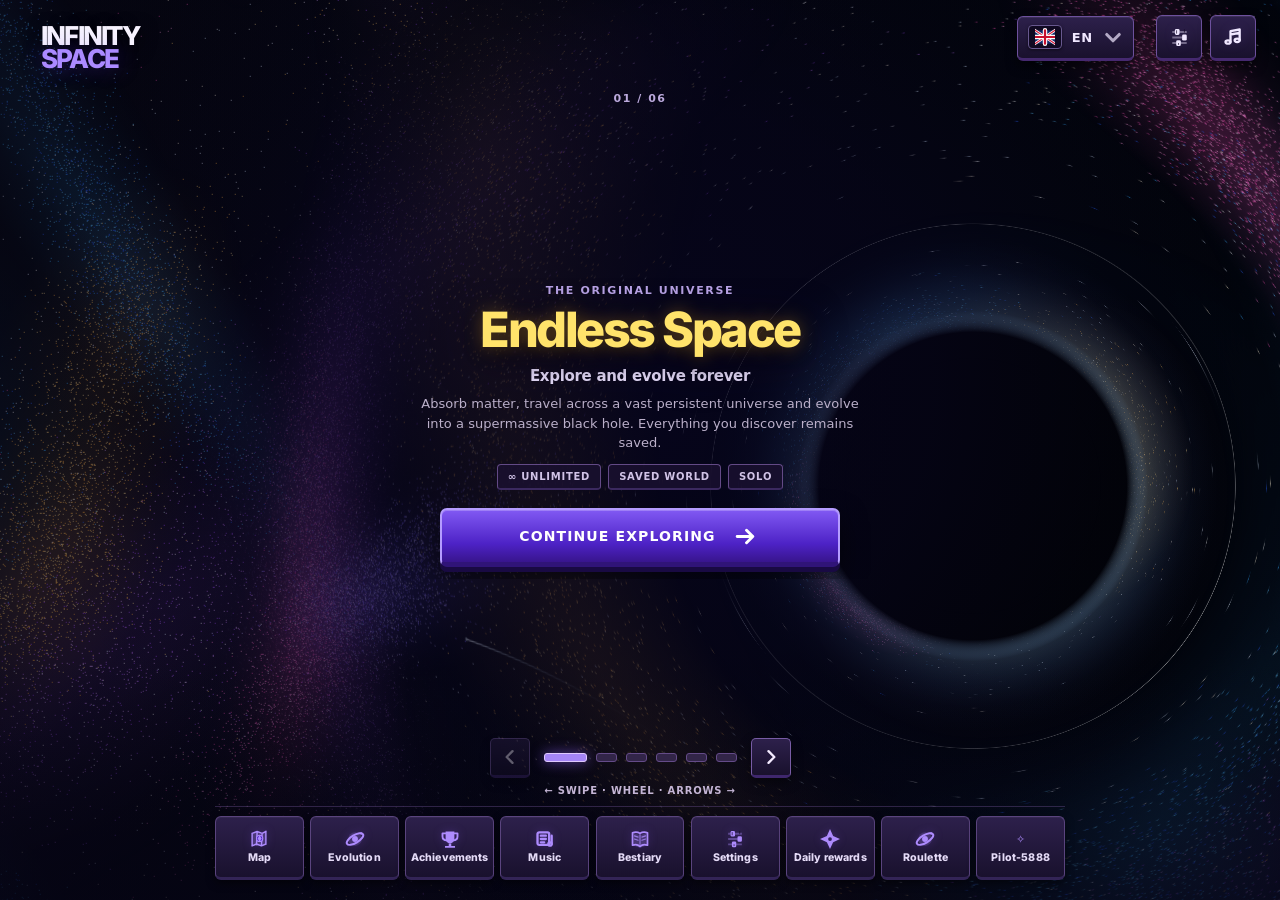
==== commit f8bff828: "Restore menu CSS from fixed build with syntax-aware removal; verify carousel styling and navigation " ====
--- a/index.html
+++ b/index.html
@@ -22,11 +22,11 @@
   
   
 
-  <link rel="stylesheet" href="ui-app.css?v=3.95.0">
-  <link rel="stylesheet" href="unified-space.css?v=3.95.0">
-<link rel="stylesheet" href="secondary-design.css?v=3.95.0">
-<link rel="stylesheet" href="profile-report.css?v=3.95.0">
-<link rel="stylesheet" href="mode-unified.css?v=3.95.0">
+  <link rel="stylesheet" href="ui-app.css?v=3.95.1">
+  <link rel="stylesheet" href="unified-space.css?v=3.95.1">
+<link rel="stylesheet" href="secondary-design.css?v=3.95.1">
+<link rel="stylesheet" href="profile-report.css?v=3.95.1">
+<link rel="stylesheet" href="mode-unified.css?v=3.95.1">
 </head>
 <body>
   <canvas id="universe" aria-label="Игровое поле Infinity Space"></canvas>
@@ -62,17 +62,17 @@
   <div id="abyss-warning" class="abyss-warning" hidden role="status"></div>
 
   <div id="modal" class="modal-backdrop" data-screen="menu" role="dialog" aria-modal="true" aria-label="Меню игры"></div>
-  <script src="platform.js?v=3.95.0" defer></script>
-<script src="i18n.js?v=3.95.0" defer></script>
+  <script src="platform.js?v=3.95.1" defer></script>
+<script src="i18n.js?v=3.95.1" defer></script>
   
   
-  <script src="space-meta.js?v=3.95.0" defer></script>
-  <script src="ui-v15-behaviors.js?v=3.95.0" defer></script>
-  <script src="ui-v15-templates.js?v=3.95.0" defer></script>
-  <script src="music-tracks.js?v=3.95.0" defer></script>
-  <script src="mobile-controls.js?v=3.95.0" defer></script>
-  <script src="player-profile.js?v=3.95.0" defer></script>
-  <script src="game.js?v=3.95.0" defer></script>
-  <script src="worm-skin-studio.js?v=3.95.0" defer></script><script src="menu-hub.js?v=3.95.0" defer></script>
+  <script src="space-meta.js?v=3.95.1" defer></script>
+  <script src="ui-v15-behaviors.js?v=3.95.1" defer></script>
+  <script src="ui-v15-templates.js?v=3.95.1" defer></script>
+  <script src="music-tracks.js?v=3.95.1" defer></script>
+  <script src="mobile-controls.js?v=3.95.1" defer></script>
+  <script src="player-profile.js?v=3.95.1" defer></script>
+  <script src="game.js?v=3.95.1" defer></script>
+  <script src="worm-skin-studio.js?v=3.95.1" defer></script><script src="menu-hub.js?v=3.95.1" defer></script>
 </body>
 </html>
--- a/ui-app.css
+++ b/ui-app.css
@@ -14,591 +14,590 @@
 /* Fonts bundled locally (no external requests on CrazyGames). */
 /* cyrillic-ext */
 @font-face {
-  font-family: 'Exo 2';
+  font-family: "Exo 2";
   font-style: normal;
   font-weight: 400;
   font-display: swap;
-  src: url(assets/fonts/exo-2-cyrillic-ext.woff2) format('woff2');
-  unicode-range: U+0460-052F, U+1C80-1C8A, U+20B4, U+2DE0-2DFF, U+A640-A69F, U+FE2E-FE2F;
+  src: url(assets/fonts/exo-2-cyrillic-ext.woff2) format("woff2");
+  unicode-range: U+460-52F, U+1C80-1C8A, U+20B4, U+2DE0-2DFF, U+A640-A69F, U+FE2E-FE2F;
 }
 /* cyrillic */
 @font-face {
-  font-family: 'Exo 2';
+  font-family: "Exo 2";
   font-style: normal;
   font-weight: 400;
   font-display: swap;
-  src: url(assets/fonts/exo-2-cyrillic.woff2) format('woff2');
-  unicode-range: U+0301, U+0400-045F, U+0490-0491, U+04B0-04B1, U+2116;
+  src: url(assets/fonts/exo-2-cyrillic.woff2) format("woff2");
+  unicode-range: U+301, U+400-45F, U+490-491, U+4B0-4B1, U+2116;
 }
 /* vietnamese */
 @font-face {
-  font-family: 'Exo 2';
+  font-family: "Exo 2";
   font-style: normal;
   font-weight: 400;
   font-display: swap;
-  src: url(assets/fonts/exo-2-vietnamese.woff2) format('woff2');
-  unicode-range: U+0102-0103, U+0110-0111, U+0128-0129, U+0168-0169, U+01A0-01A1, U+01AF-01B0, U+0300-0301, U+0303-0304, U+0308-0309, U+0323, U+0329, U+1EA0-1EF9, U+20AB;
+  src: url(assets/fonts/exo-2-vietnamese.woff2) format("woff2");
+  unicode-range: U+102-103, U+110-111, U+128-129, U+168-169, U+1A0-1A1, U+1AF-1B0, U+300-301, U+303-304, U+308-309, U+323, U+329, U+1EA0-1EF9, U+20AB;
 }
 /* latin-ext */
 @font-face {
-  font-family: 'Exo 2';
+  font-family: "Exo 2";
   font-style: normal;
   font-weight: 400;
   font-display: swap;
-  src: url(assets/fonts/exo-2-latin-ext.woff2) format('woff2');
-  unicode-range: U+0100-02BA, U+02BD-02C5, U+02C7-02CC, U+02CE-02D7, U+02DD-02FF, U+0304, U+0308, U+0329, U+1D00-1DBF, U+1E00-1E9F, U+1EF2-1EFF, U+2020, U+20A0-20AB, U+20AD-20C4, U+2113, U+2C60-2C7F, U+A720-A7FF;
+  src: url(assets/fonts/exo-2-latin-ext.woff2) format("woff2");
+  unicode-range: U+100-2BA, U+2BD-2C5, U+2C7-2CC, U+2CE-2D7, U+2DD-2FF, U+304, U+308, U+329, U+1D00-1DBF, U+1E00-1E9F, U+1EF2-1EFF, U+2020, U+20A0-20AB, U+20AD-20C4, U+2113, U+2C60-2C7F, U+A720-A7FF;
 }
 /* latin */
 @font-face {
-  font-family: 'Exo 2';
+  font-family: "Exo 2";
   font-style: normal;
   font-weight: 400;
   font-display: swap;
-  src: url(assets/fonts/exo-2-latin.woff2) format('woff2');
-  unicode-range: U+0000-00FF, U+0131, U+0152-0153, U+02BB-02BC, U+02C6, U+02DA, U+02DC, U+0304, U+0308, U+0329, U+2000-206F, U+20AC, U+2122, U+2191, U+2193, U+2212, U+2215, U+FEFF, U+FFFD;
+  src: url(assets/fonts/exo-2-latin.woff2) format("woff2");
+  unicode-range: U+0-FF, U+131, U+152-153, U+2BB-2BC, U+2C6, U+2DA, U+2DC, U+304, U+308, U+329, U+2000-206F, U+20AC, U+2122, U+2191, U+2193, U+2212, U+2215, U+FEFF, U+FFFD;
 }
 /* cyrillic-ext */
 @font-face {
-  font-family: 'Exo 2';
+  font-family: "Exo 2";
   font-style: normal;
   font-weight: 500;
   font-display: swap;
-  src: url(assets/fonts/exo-2-cyrillic-ext.woff2) format('woff2');
-  unicode-range: U+0460-052F, U+1C80-1C8A, U+20B4, U+2DE0-2DFF, U+A640-A69F, U+FE2E-FE2F;
+  src: url(assets/fonts/exo-2-cyrillic-ext.woff2) format("woff2");
+  unicode-range: U+460-52F, U+1C80-1C8A, U+20B4, U+2DE0-2DFF, U+A640-A69F, U+FE2E-FE2F;
 }
 /* cyrillic */
 @font-face {
-  font-family: 'Exo 2';
+  font-family: "Exo 2";
   font-style: normal;
   font-weight: 500;
   font-display: swap;
-  src: url(assets/fonts/exo-2-cyrillic.woff2) format('woff2');
-  unicode-range: U+0301, U+0400-045F, U+0490-0491, U+04B0-04B1, U+2116;
+  src: url(assets/fonts/exo-2-cyrillic.woff2) format("woff2");
+  unicode-range: U+301, U+400-45F, U+490-491, U+4B0-4B1, U+2116;
 }
 /* vietnamese */
 @font-face {
-  font-family: 'Exo 2';
+  font-family: "Exo 2";
   font-style: normal;
   font-weight: 500;
   font-display: swap;
-  src: url(assets/fonts/exo-2-vietnamese.woff2) format('woff2');
-  unicode-range: U+0102-0103, U+0110-0111, U+0128-0129, U+0168-0169, U+01A0-01A1, U+01AF-01B0, U+0300-0301, U+0303-0304, U+0308-0309, U+0323, U+0329, U+1EA0-1EF9, U+20AB;
+  src: url(assets/fonts/exo-2-vietnamese.woff2) format("woff2");
+  unicode-range: U+102-103, U+110-111, U+128-129, U+168-169, U+1A0-1A1, U+1AF-1B0, U+300-301, U+303-304, U+308-309, U+323, U+329, U+1EA0-1EF9, U+20AB;
 }
 /* latin-ext */
 @font-face {
-  font-family: 'Exo 2';
+  font-family: "Exo 2";
   font-style: normal;
   font-weight: 500;
   font-display: swap;
-  src: url(assets/fonts/exo-2-latin-ext.woff2) format('woff2');
-  unicode-range: U+0100-02BA, U+02BD-02C5, U+02C7-02CC, U+02CE-02D7, U+02DD-02FF, U+0304, U+0308, U+0329, U+1D00-1DBF, U+1E00-1E9F, U+1EF2-1EFF, U+2020, U+20A0-20AB, U+20AD-20C4, U+2113, U+2C60-2C7F, U+A720-A7FF;
+  src: url(assets/fonts/exo-2-latin-ext.woff2) format("woff2");
+  unicode-range: U+100-2BA, U+2BD-2C5, U+2C7-2CC, U+2CE-2D7, U+2DD-2FF, U+304, U+308, U+329, U+1D00-1DBF, U+1E00-1E9F, U+1EF2-1EFF, U+2020, U+20A0-20AB, U+20AD-20C4, U+2113, U+2C60-2C7F, U+A720-A7FF;
 }
 /* latin */
 @font-face {
-  font-family: 'Exo 2';
+  font-family: "Exo 2";
   font-style: normal;
   font-weight: 500;
   font-display: swap;
-  src: url(assets/fonts/exo-2-latin.woff2) format('woff2');
-  unicode-range: U+0000-00FF, U+0131, U+0152-0153, U+02BB-02BC, U+02C6, U+02DA, U+02DC, U+0304, U+0308, U+0329, U+2000-206F, U+20AC, U+2122, U+2191, U+2193, U+2212, U+2215, U+FEFF, U+FFFD;
+  src: url(assets/fonts/exo-2-latin.woff2) format("woff2");
+  unicode-range: U+0-FF, U+131, U+152-153, U+2BB-2BC, U+2C6, U+2DA, U+2DC, U+304, U+308, U+329, U+2000-206F, U+20AC, U+2122, U+2191, U+2193, U+2212, U+2215, U+FEFF, U+FFFD;
 }
 /* cyrillic-ext */
 @font-face {
-  font-family: 'Exo 2';
+  font-family: "Exo 2";
   font-style: normal;
   font-weight: 600;
   font-display: swap;
-  src: url(assets/fonts/exo-2-cyrillic-ext.woff2) format('woff2');
-  unicode-range: U+0460-052F, U+1C80-1C8A, U+20B4, U+2DE0-2DFF, U+A640-A69F, U+FE2E-FE2F;
+  src: url(assets/fonts/exo-2-cyrillic-ext.woff2) format("woff2");
+  unicode-range: U+460-52F, U+1C80-1C8A, U+20B4, U+2DE0-2DFF, U+A640-A69F, U+FE2E-FE2F;
 }
 /* cyrillic */
 @font-face {
-  font-family: 'Exo 2';
+  font-family: "Exo 2";
   font-style: normal;
   font-weight: 600;
   font-display: swap;
-  src: url(assets/fonts/exo-2-cyrillic.woff2) format('woff2');
-  unicode-range: U+0301, U+0400-045F, U+0490-0491, U+04B0-04B1, U+2116;
+  src: url(assets/fonts/exo-2-cyrillic.woff2) format("woff2");
+  unicode-range: U+301, U+400-45F, U+490-491, U+4B0-4B1, U+2116;
 }
 /* vietnamese */
 @font-face {
-  font-family: 'Exo 2';
+  font-family: "Exo 2";
   font-style: normal;
   font-weight: 600;
   font-display: swap;
-  src: url(assets/fonts/exo-2-vietnamese.woff2) format('woff2');
-  unicode-range: U+0102-0103, U+0110-0111, U+0128-0129, U+0168-0169, U+01A0-01A1, U+01AF-01B0, U+0300-0301, U+0303-0304, U+0308-0309, U+0323, U+0329, U+1EA0-1EF9, U+20AB;
+  src: url(assets/fonts/exo-2-vietnamese.woff2) format("woff2");
+  unicode-range: U+102-103, U+110-111, U+128-129, U+168-169, U+1A0-1A1, U+1AF-1B0, U+300-301, U+303-304, U+308-309, U+323, U+329, U+1EA0-1EF9, U+20AB;
 }
 /* latin-ext */
 @font-face {
-  font-family: 'Exo 2';
+  font-family: "Exo 2";
   font-style: normal;
   font-weight: 600;
   font-display: swap;
-  src: url(assets/fonts/exo-2-latin-ext.woff2) format('woff2');
-  unicode-range: U+0100-02BA, U+02BD-02C5, U+02C7-02CC, U+02CE-02D7, U+02DD-02FF, U+0304, U+0308, U+0329, U+1D00-1DBF, U+1E00-1E9F, U+1EF2-1EFF, U+2020, U+20A0-20AB, U+20AD-20C4, U+2113, U+2C60-2C7F, U+A720-A7FF;
+  src: url(assets/fonts/exo-2-latin-ext.woff2) format("woff2");
+  unicode-range: U+100-2BA, U+2BD-2C5, U+2C7-2CC, U+2CE-2D7, U+2DD-2FF, U+304, U+308, U+329, U+1D00-1DBF, U+1E00-1E9F, U+1EF2-1EFF, U+2020, U+20A0-20AB, U+20AD-20C4, U+2113, U+2C60-2C7F, U+A720-A7FF;
 }
 /* latin */
 @font-face {
-  font-family: 'Exo 2';
+  font-family: "Exo 2";
   font-style: normal;
   font-weight: 600;
   font-display: swap;
-  src: url(assets/fonts/exo-2-latin.woff2) format('woff2');
-  unicode-range: U+0000-00FF, U+0131, U+0152-0153, U+02BB-02BC, U+02C6, U+02DA, U+02DC, U+0304, U+0308, U+0329, U+2000-206F, U+20AC, U+2122, U+2191, U+2193, U+2212, U+2215, U+FEFF, U+FFFD;
+  src: url(assets/fonts/exo-2-latin.woff2) format("woff2");
+  unicode-range: U+0-FF, U+131, U+152-153, U+2BB-2BC, U+2C6, U+2DA, U+2DC, U+304, U+308, U+329, U+2000-206F, U+20AC, U+2122, U+2191, U+2193, U+2212, U+2215, U+FEFF, U+FFFD;
 }
 /* cyrillic-ext */
 @font-face {
-  font-family: 'Exo 2';
+  font-family: "Exo 2";
   font-style: normal;
   font-weight: 700;
   font-display: swap;
-  src: url(assets/fonts/exo-2-cyrillic-ext.woff2) format('woff2');
-  unicode-range: U+0460-052F, U+1C80-1C8A, U+20B4, U+2DE0-2DFF, U+A640-A69F, U+FE2E-FE2F;
+  src: url(assets/fonts/exo-2-cyrillic-ext.woff2) format("woff2");
+  unicode-range: U+460-52F, U+1C80-1C8A, U+20B4, U+2DE0-2DFF, U+A640-A69F, U+FE2E-FE2F;
 }
 /* cyrillic */
 @font-face {
-  font-family: 'Exo 2';
+  font-family: "Exo 2";
   font-style: normal;
   font-weight: 700;
   font-display: swap;
-  src: url(assets/fonts/exo-2-cyrillic.woff2) format('woff2');
-  unicode-range: U+0301, U+0400-045F, U+0490-0491, U+04B0-04B1, U+2116;
+  src: url(assets/fonts/exo-2-cyrillic.woff2) format("woff2");
+  unicode-range: U+301, U+400-45F, U+490-491, U+4B0-4B1, U+2116;
 }
 /* vietnamese */
 @font-face {
-  font-family: 'Exo 2';
+  font-family: "Exo 2";
   font-style: normal;
   font-weight: 700;
   font-display: swap;
-  src: url(assets/fonts/exo-2-vietnamese.woff2) format('woff2');
-  unicode-range: U+0102-0103, U+0110-0111, U+0128-0129, U+0168-0169, U+01A0-01A1, U+01AF-01B0, U+0300-0301, U+0303-0304, U+0308-0309, U+0323, U+0329, U+1EA0-1EF9, U+20AB;
+  src: url(assets/fonts/exo-2-vietnamese.woff2) format("woff2");
+  unicode-range: U+102-103, U+110-111, U+128-129, U+168-169, U+1A0-1A1, U+1AF-1B0, U+300-301, U+303-304, U+308-309, U+323, U+329, U+1EA0-1EF9, U+20AB;
 }
 /* latin-ext */
 @font-face {
-  font-family: 'Exo 2';
+  font-family: "Exo 2";
   font-style: normal;
   font-weight: 700;
   font-display: swap;
-  src: url(assets/fonts/exo-2-latin-ext.woff2) format('woff2');
-  unicode-range: U+0100-02BA, U+02BD-02C5, U+02C7-02CC, U+02CE-02D7, U+02DD-02FF, U+0304, U+0308, U+0329, U+1D00-1DBF, U+1E00-1E9F, U+1EF2-1EFF, U+2020, U+20A0-20AB, U+20AD-20C4, U+2113, U+2C60-2C7F, U+A720-A7FF;
+  src: url(assets/fonts/exo-2-latin-ext.woff2) format("woff2");
+  unicode-range: U+100-2BA, U+2BD-2C5, U+2C7-2CC, U+2CE-2D7, U+2DD-2FF, U+304, U+308, U+329, U+1D00-1DBF, U+1E00-1E9F, U+1EF2-1EFF, U+2020, U+20A0-20AB, U+20AD-20C4, U+2113, U+2C60-2C7F, U+A720-A7FF;
 }
 /* latin */
 @font-face {
-  font-family: 'Exo 2';
+  font-family: "Exo 2";
   font-style: normal;
   font-weight: 700;
   font-display: swap;
-  src: url(assets/fonts/exo-2-latin.woff2) format('woff2');
-  unicode-range: U+0000-00FF, U+0131, U+0152-0153, U+02BB-02BC, U+02C6, U+02DA, U+02DC, U+0304, U+0308, U+0329, U+2000-206F, U+20AC, U+2122, U+2191, U+2193, U+2212, U+2215, U+FEFF, U+FFFD;
+  src: url(assets/fonts/exo-2-latin.woff2) format("woff2");
+  unicode-range: U+0-FF, U+131, U+152-153, U+2BB-2BC, U+2C6, U+2DA, U+2DC, U+304, U+308, U+329, U+2000-206F, U+20AC, U+2122, U+2191, U+2193, U+2212, U+2215, U+FEFF, U+FFFD;
 }
 /* cyrillic-ext */
 @font-face {
-  font-family: 'Exo 2';
+  font-family: "Exo 2";
   font-style: normal;
   font-weight: 800;
   font-display: swap;
-  src: url(assets/fonts/exo-2-cyrillic-ext.woff2) format('woff2');
-  unicode-range: U+0460-052F, U+1C80-1C8A, U+20B4, U+2DE0-2DFF, U+A640-A69F, U+FE2E-FE2F;
+  src: url(assets/fonts/exo-2-cyrillic-ext.woff2) format("woff2");
+  unicode-range: U+460-52F, U+1C80-1C8A, U+20B4, U+2DE0-2DFF, U+A640-A69F, U+FE2E-FE2F;
 }
 /* cyrillic */
 @font-face {
-  font-family: 'Exo 2';
+  font-family: "Exo 2";
   font-style: normal;
   font-weight: 800;
   font-display: swap;
-  src: url(assets/fonts/exo-2-cyrillic.woff2) format('woff2');
-  unicode-range: U+0301, U+0400-045F, U+0490-0491, U+04B0-04B1, U+2116;
+  src: url(assets/fonts/exo-2-cyrillic.woff2) format("woff2");
+  unicode-range: U+301, U+400-45F, U+490-491, U+4B0-4B1, U+2116;
 }
 /* vietnamese */
 @font-face {
-  font-family: 'Exo 2';
+  font-family: "Exo 2";
   font-style: normal;
   font-weight: 800;
   font-display: swap;
-  src: url(assets/fonts/exo-2-vietnamese.woff2) format('woff2');
-  unicode-range: U+0102-0103, U+0110-0111, U+0128-0129, U+0168-0169, U+01A0-01A1, U+01AF-01B0, U+0300-0301, U+0303-0304, U+0308-0309, U+0323, U+0329, U+1EA0-1EF9, U+20AB;
+  src: url(assets/fonts/exo-2-vietnamese.woff2) format("woff2");
+  unicode-range: U+102-103, U+110-111, U+128-129, U+168-169, U+1A0-1A1, U+1AF-1B0, U+300-301, U+303-304, U+308-309, U+323, U+329, U+1EA0-1EF9, U+20AB;
 }
 /* latin-ext */
 @font-face {
-  font-family: 'Exo 2';
+  font-family: "Exo 2";
   font-style: normal;
   font-weight: 800;
   font-display: swap;
-  src: url(assets/fonts/exo-2-latin-ext.woff2) format('woff2');
-  unicode-range: U+0100-02BA, U+02BD-02C5, U+02C7-02CC, U+02CE-02D7, U+02DD-02FF, U+0304, U+0308, U+0329, U+1D00-1DBF, U+1E00-1E9F, U+1EF2-1EFF, U+2020, U+20A0-20AB, U+20AD-20C4, U+2113, U+2C60-2C7F, U+A720-A7FF;
+  src: url(assets/fonts/exo-2-latin-ext.woff2) format("woff2");
+  unicode-range: U+100-2BA, U+2BD-2C5, U+2C7-2CC, U+2CE-2D7, U+2DD-2FF, U+304, U+308, U+329, U+1D00-1DBF, U+1E00-1E9F, U+1EF2-1EFF, U+2020, U+20A0-20AB, U+20AD-20C4, U+2113, U+2C60-2C7F, U+A720-A7FF;
 }
 /* latin */
 @font-face {
-  font-family: 'Exo 2';
+  font-family: "Exo 2";
   font-style: normal;
   font-weight: 800;
   font-display: swap;
-  src: url(assets/fonts/exo-2-latin.woff2) format('woff2');
-  unicode-range: U+0000-00FF, U+0131, U+0152-0153, U+02BB-02BC, U+02C6, U+02DA, U+02DC, U+0304, U+0308, U+0329, U+2000-206F, U+20AC, U+2122, U+2191, U+2193, U+2212, U+2215, U+FEFF, U+FFFD;
+  src: url(assets/fonts/exo-2-latin.woff2) format("woff2");
+  unicode-range: U+0-FF, U+131, U+152-153, U+2BB-2BC, U+2C6, U+2DA, U+2DC, U+304, U+308, U+329, U+2000-206F, U+20AC, U+2122, U+2191, U+2193, U+2212, U+2215, U+FEFF, U+FFFD;
 }
 /* cyrillic-ext */
 @font-face {
-  font-family: 'Exo 2';
+  font-family: "Exo 2";
   font-style: normal;
   font-weight: 900;
   font-display: swap;
-  src: url(assets/fonts/exo-2-cyrillic-ext.woff2) format('woff2');
-  unicode-range: U+0460-052F, U+1C80-1C8A, U+20B4, U+2DE0-2DFF, U+A640-A69F, U+FE2E-FE2F;
+  src: url(assets/fonts/exo-2-cyrillic-ext.woff2) format("woff2");
+  unicode-range: U+460-52F, U+1C80-1C8A, U+20B4, U+2DE0-2DFF, U+A640-A69F, U+FE2E-FE2F;
 }
 /* cyrillic */
 @font-face {
-  font-family: 'Exo 2';
+  font-family: "Exo 2";
   font-style: normal;
   font-weight: 900;
   font-display: swap;
-  src: url(assets/fonts/exo-2-cyrillic.woff2) format('woff2');
-  unicode-range: U+0301, U+0400-045F, U+0490-0491, U+04B0-04B1, U+2116;
+  src: url(assets/fonts/exo-2-cyrillic.woff2) format("woff2");
+  unicode-range: U+301, U+400-45F, U+490-491, U+4B0-4B1, U+2116;
 }
 /* vietnamese */
 @font-face {
-  font-family: 'Exo 2';
+  font-family: "Exo 2";
   font-style: normal;
   font-weight: 900;
   font-display: swap;
-  src: url(assets/fonts/exo-2-vietnamese.woff2) format('woff2');
-  unicode-range: U+0102-0103, U+0110-0111, U+0128-0129, U+0168-0169, U+01A0-01A1, U+01AF-01B0, U+0300-0301, U+0303-0304, U+0308-0309, U+0323, U+0329, U+1EA0-1EF9, U+20AB;
+  src: url(assets/fonts/exo-2-vietnamese.woff2) format("woff2");
+  unicode-range: U+102-103, U+110-111, U+128-129, U+168-169, U+1A0-1A1, U+1AF-1B0, U+300-301, U+303-304, U+308-309, U+323, U+329, U+1EA0-1EF9, U+20AB;
 }
 /* latin-ext */
 @font-face {
-  font-family: 'Exo 2';
+  font-family: "Exo 2";
   font-style: normal;
   font-weight: 900;
   font-display: swap;
-  src: url(assets/fonts/exo-2-latin-ext.woff2) format('woff2');
-  unicode-range: U+0100-02BA, U+02BD-02C5, U+02C7-02CC, U+02CE-02D7, U+02DD-02FF, U+0304, U+0308, U+0329, U+1D00-1DBF, U+1E00-1E9F, U+1EF2-1EFF, U+2020, U+20A0-20AB, U+20AD-20C4, U+2113, U+2C60-2C7F, U+A720-A7FF;
+  src: url(assets/fonts/exo-2-latin-ext.woff2) format("woff2");
+  unicode-range: U+100-2BA, U+2BD-2C5, U+2C7-2CC, U+2CE-2D7, U+2DD-2FF, U+304, U+308, U+329, U+1D00-1DBF, U+1E00-1E9F, U+1EF2-1EFF, U+2020, U+20A0-20AB, U+20AD-20C4, U+2113, U+2C60-2C7F, U+A720-A7FF;
 }
 /* latin */
 @font-face {
-  font-family: 'Exo 2';
+  font-family: "Exo 2";
   font-style: normal;
   font-weight: 900;
   font-display: swap;
-  src: url(assets/fonts/exo-2-latin.woff2) format('woff2');
-  unicode-range: U+0000-00FF, U+0131, U+0152-0153, U+02BB-02BC, U+02C6, U+02DA, U+02DC, U+0304, U+0308, U+0329, U+2000-206F, U+20AC, U+2122, U+2191, U+2193, U+2212, U+2215, U+FEFF, U+FFFD;
+  src: url(assets/fonts/exo-2-latin.woff2) format("woff2");
+  unicode-range: U+0-FF, U+131, U+152-153, U+2BB-2BC, U+2C6, U+2DA, U+2DC, U+304, U+308, U+329, U+2000-206F, U+20AC, U+2122, U+2191, U+2193, U+2212, U+2215, U+FEFF, U+FFFD;
 }
 /* cyrillic-ext */
 @font-face {
-  font-family: 'Inter';
+  font-family: "Inter";
   font-style: normal;
   font-weight: 400;
   font-display: swap;
-  src: url(assets/fonts/inter-cyrillic-ext.woff2) format('woff2');
-  unicode-range: U+0460-052F, U+1C80-1C8A, U+20B4, U+2DE0-2DFF, U+A640-A69F, U+FE2E-FE2F;
+  src: url(assets/fonts/inter-cyrillic-ext.woff2) format("woff2");
+  unicode-range: U+460-52F, U+1C80-1C8A, U+20B4, U+2DE0-2DFF, U+A640-A69F, U+FE2E-FE2F;
 }
 /* cyrillic */
 @font-face {
-  font-family: 'Inter';
+  font-family: "Inter";
   font-style: normal;
   font-weight: 400;
   font-display: swap;
-  src: url(assets/fonts/inter-cyrillic.woff2) format('woff2');
-  unicode-range: U+0301, U+0400-045F, U+0490-0491, U+04B0-04B1, U+2116;
+  src: url(assets/fonts/inter-cyrillic.woff2) format("woff2");
+  unicode-range: U+301, U+400-45F, U+490-491, U+4B0-4B1, U+2116;
 }
 /* greek-ext */
 @font-face {
-  font-family: 'Inter';
+  font-family: "Inter";
   font-style: normal;
   font-weight: 400;
   font-display: swap;
-  src: url(assets/fonts/inter-greek-ext.woff2) format('woff2');
+  src: url(assets/fonts/inter-greek-ext.woff2) format("woff2");
   unicode-range: U+1F00-1FFF;
 }
 /* greek */
 @font-face {
-  font-family: 'Inter';
+  font-family: "Inter";
   font-style: normal;
   font-weight: 400;
   font-display: swap;
-  src: url(assets/fonts/inter-greek.woff2) format('woff2');
-  unicode-range: U+0370-0377, U+037A-037F, U+0384-038A, U+038C, U+038E-03A1, U+03A3-03FF;
+  src: url(assets/fonts/inter-greek.woff2) format("woff2");
+  unicode-range: U+370-377, U+37A-37F, U+384-38A, U+38C, U+38E-3A1, U+3A3-3FF;
 }
 /* vietnamese */
 @font-face {
-  font-family: 'Inter';
+  font-family: "Inter";
   font-style: normal;
   font-weight: 400;
   font-display: swap;
-  src: url(assets/fonts/inter-vietnamese.woff2) format('woff2');
-  unicode-range: U+0102-0103, U+0110-0111, U+0128-0129, U+0168-0169, U+01A0-01A1, U+01AF-01B0, U+0300-0301, U+0303-0304, U+0308-0309, U+0323, U+0329, U+1EA0-1EF9, U+20AB;
+  src: url(assets/fonts/inter-vietnamese.woff2) format("woff2");
+  unicode-range: U+102-103, U+110-111, U+128-129, U+168-169, U+1A0-1A1, U+1AF-1B0, U+300-301, U+303-304, U+308-309, U+323, U+329, U+1EA0-1EF9, U+20AB;
 }
 /* latin-ext */
 @font-face {
-  font-family: 'Inter';
+  font-family: "Inter";
   font-style: normal;
   font-weight: 400;
   font-display: swap;
-  src: url(assets/fonts/inter-latin-ext.woff2) format('woff2');
-  unicode-range: U+0100-02BA, U+02BD-02C5, U+02C7-02CC, U+02CE-02D7, U+02DD-02FF, U+0304, U+0308, U+0329, U+1D00-1DBF, U+1E00-1E9F, U+1EF2-1EFF, U+2020, U+20A0-20AB, U+20AD-20C4, U+2113, U+2C60-2C7F, U+A720-A7FF;
+  src: url(assets/fonts/inter-latin-ext.woff2) format("woff2");
+  unicode-range: U+100-2BA, U+2BD-2C5, U+2C7-2CC, U+2CE-2D7, U+2DD-2FF, U+304, U+308, U+329, U+1D00-1DBF, U+1E00-1E9F, U+1EF2-1EFF, U+2020, U+20A0-20AB, U+20AD-20C4, U+2113, U+2C60-2C7F, U+A720-A7FF;
 }
 /* latin */
 @font-face {
-  font-family: 'Inter';
+  font-family: "Inter";
   font-style: normal;
   font-weight: 400;
   font-display: swap;
-  src: url(assets/fonts/inter-latin.woff2) format('woff2');
-  unicode-range: U+0000-00FF, U+0131, U+0152-0153, U+02BB-02BC, U+02C6, U+02DA, U+02DC, U+0304, U+0308, U+0329, U+2000-206F, U+20AC, U+2122, U+2191, U+2193, U+2212, U+2215, U+FEFF, U+FFFD;
+  src: url(assets/fonts/inter-latin.woff2) format("woff2");
+  unicode-range: U+0-FF, U+131, U+152-153, U+2BB-2BC, U+2C6, U+2DA, U+2DC, U+304, U+308, U+329, U+2000-206F, U+20AC, U+2122, U+2191, U+2193, U+2212, U+2215, U+FEFF, U+FFFD;
 }
 /* cyrillic-ext */
 @font-face {
-  font-family: 'Inter';
+  font-family: "Inter";
   font-style: normal;
   font-weight: 500;
   font-display: swap;
-  src: url(assets/fonts/inter-cyrillic-ext.woff2) format('woff2');
-  unicode-range: U+0460-052F, U+1C80-1C8A, U+20B4, U+2DE0-2DFF, U+A640-A69F, U+FE2E-FE2F;
+  src: url(assets/fonts/inter-cyrillic-ext.woff2) format("woff2");
+  unicode-range: U+460-52F, U+1C80-1C8A, U+20B4, U+2DE0-2DFF, U+A640-A69F, U+FE2E-FE2F;
 }
 /* cyrillic */
 @font-face {
-  font-family: 'Inter';
+  font-family: "Inter";
   font-style: normal;
   font-weight: 500;
   font-display: swap;
-  src: url(assets/fonts/inter-cyrillic.woff2) format('woff2');
-  unicode-range: U+0301, U+0400-045F, U+0490-0491, U+04B0-04B1, U+2116;
+  src: url(assets/fonts/inter-cyrillic.woff2) format("woff2");
+  unicode-range: U+301, U+400-45F, U+490-491, U+4B0-4B1, U+2116;
 }
 /* greek-ext */
 @font-face {
-  font-family: 'Inter';
+  font-family: "Inter";
   font-style: normal;
   font-weight: 500;
   font-display: swap;
-  src: url(assets/fonts/inter-greek-ext.woff2) format('woff2');
+  src: url(assets/fonts/inter-greek-ext.woff2) format("woff2");
   unicode-range: U+1F00-1FFF;
 }
 /* greek */
 @font-face {
-  font-family: 'Inter';
+  font-family: "Inter";
   font-style: normal;
   font-weight: 500;
   font-display: swap;
-  src: url(assets/fonts/inter-greek.woff2) format('woff2');
-  unicode-range: U+0370-0377, U+037A-037F, U+0384-038A, U+038C, U+038E-03A1, U+03A3-03FF;
+  src: url(assets/fonts/inter-greek.woff2) format("woff2");
+  unicode-range: U+370-377, U+37A-37F, U+384-38A, U+38C, U+38E-3A1, U+3A3-3FF;
 }
 /* vietnamese */
 @font-face {
-  font-family: 'Inter';
+  font-family: "Inter";
   font-style: normal;
   font-weight: 500;
   font-display: swap;
-  src: url(assets/fonts/inter-vietnamese.woff2) format('woff2');
-  unicode-range: U+0102-0103, U+0110-0111, U+0128-0129, U+0168-0169, U+01A0-01A1, U+01AF-01B0, U+0300-0301, U+0303-0304, U+0308-0309, U+0323, U+0329, U+1EA0-1EF9, U+20AB;
+  src: url(assets/fonts/inter-vietnamese.woff2) format("woff2");
+  unicode-range: U+102-103, U+110-111, U+128-129, U+168-169, U+1A0-1A1, U+1AF-1B0, U+300-301, U+303-304, U+308-309, U+323, U+329, U+1EA0-1EF9, U+20AB;
 }
 /* latin-ext */
 @font-face {
-  font-family: 'Inter';
+  font-family: "Inter";
   font-style: normal;
   font-weight: 500;
   font-display: swap;
-  src: url(assets/fonts/inter-latin-ext.woff2) format('woff2');
-  unicode-range: U+0100-02BA, U+02BD-02C5, U+02C7-02CC, U+02CE-02D7, U+02DD-02FF, U+0304, U+0308, U+0329, U+1D00-1DBF, U+1E00-1E9F, U+1EF2-1EFF, U+2020, U+20A0-20AB, U+20AD-20C4, U+2113, U+2C60-2C7F, U+A720-A7FF;
+  src: url(assets/fonts/inter-latin-ext.woff2) format("woff2");
+  unicode-range: U+100-2BA, U+2BD-2C5, U+2C7-2CC, U+2CE-2D7, U+2DD-2FF, U+304, U+308, U+329, U+1D00-1DBF, U+1E00-1E9F, U+1EF2-1EFF, U+2020, U+20A0-20AB, U+20AD-20C4, U+2113, U+2C60-2C7F, U+A720-A7FF;
 }
 /* latin */
 @font-face {
-  font-family: 'Inter';
+  font-family: "Inter";
   font-style: normal;
   font-weight: 500;
   font-display: swap;
-  src: url(assets/fonts/inter-latin.woff2) format('woff2');
-  unicode-range: U+0000-00FF, U+0131, U+0152-0153, U+02BB-02BC, U+02C6, U+02DA, U+02DC, U+0304, U+0308, U+0329, U+2000-206F, U+20AC, U+2122, U+2191, U+2193, U+2212, U+2215, U+FEFF, U+FFFD;
+  src: url(assets/fonts/inter-latin.woff2) format("woff2");
+  unicode-range: U+0-FF, U+131, U+152-153, U+2BB-2BC, U+2C6, U+2DA, U+2DC, U+304, U+308, U+329, U+2000-206F, U+20AC, U+2122, U+2191, U+2193, U+2212, U+2215, U+FEFF, U+FFFD;
 }
 /* cyrillic-ext */
 @font-face {
-  font-family: 'Inter';
+  font-family: "Inter";
   font-style: normal;
   font-weight: 600;
   font-display: swap;
-  src: url(assets/fonts/inter-cyrillic-ext.woff2) format('woff2');
-  unicode-range: U+0460-052F, U+1C80-1C8A, U+20B4, U+2DE0-2DFF, U+A640-A69F, U+FE2E-FE2F;
+  src: url(assets/fonts/inter-cyrillic-ext.woff2) format("woff2");
+  unicode-range: U+460-52F, U+1C80-1C8A, U+20B4, U+2DE0-2DFF, U+A640-A69F, U+FE2E-FE2F;
 }
 /* cyrillic */
 @font-face {
-  font-family: 'Inter';
+  font-family: "Inter";
   font-style: normal;
   font-weight: 600;
   font-display: swap;
-  src: url(assets/fonts/inter-cyrillic.woff2) format('woff2');
-  unicode-range: U+0301, U+0400-045F, U+0490-0491, U+04B0-04B1, U+2116;
+  src: url(assets/fonts/inter-cyrillic.woff2) format("woff2");
+  unicode-range: U+301, U+400-45F, U+490-491, U+4B0-4B1, U+2116;
 }
 /* greek-ext */
 @font-face {
-  font-family: 'Inter';
+  font-family: "Inter";
   font-style: normal;
   font-weight: 600;
   font-display: swap;
-  src: url(assets/fonts/inter-greek-ext.woff2) format('woff2');
+  src: url(assets/fonts/inter-greek-ext.woff2) format("woff2");
   unicode-range: U+1F00-1FFF;
 }
 /* greek */
 @font-face {
-  font-family: 'Inter';
+  font-family: "Inter";
   font-style: normal;
   font-weight: 600;
   font-display: swap;
-  src: url(assets/fonts/inter-greek.woff2) format('woff2');
-  unicode-range: U+0370-0377, U+037A-037F, U+0384-038A, U+038C, U+038E-03A1, U+03A3-03FF;
+  src: url(assets/fonts/inter-greek.woff2) format("woff2");
+  unicode-range: U+370-377, U+37A-37F, U+384-38A, U+38C, U+38E-3A1, U+3A3-3FF;
 }
 /* vietnamese */
 @font-face {
-  font-family: 'Inter';
+  font-family: "Inter";
   font-style: normal;
   font-weight: 600;
   font-display: swap;
-  src: url(assets/fonts/inter-vietnamese.woff2) format('woff2');
-  unicode-range: U+0102-0103, U+0110-0111, U+0128-0129, U+0168-0169, U+01A0-01A1, U+01AF-01B0, U+0300-0301, U+0303-0304, U+0308-0309, U+0323, U+0329, U+1EA0-1EF9, U+20AB;
+  src: url(assets/fonts/inter-vietnamese.woff2) format("woff2");
+  unicode-range: U+102-103, U+110-111, U+128-129, U+168-169, U+1A0-1A1, U+1AF-1B0, U+300-301, U+303-304, U+308-309, U+323, U+329, U+1EA0-1EF9, U+20AB;
 }
 /* latin-ext */
 @font-face {
-  font-family: 'Inter';
+  font-family: "Inter";
   font-style: normal;
   font-weight: 600;
   font-display: swap;
-  src: url(assets/fonts/inter-latin-ext.woff2) format('woff2');
-  unicode-range: U+0100-02BA, U+02BD-02C5, U+02C7-02CC, U+02CE-02D7, U+02DD-02FF, U+0304, U+0308, U+0329, U+1D00-1DBF, U+1E00-1E9F, U+1EF2-1EFF, U+2020, U+20A0-20AB, U+20AD-20C4, U+2113, U+2C60-2C7F, U+A720-A7FF;
+  src: url(assets/fonts/inter-latin-ext.woff2) format("woff2");
+  unicode-range: U+100-2BA, U+2BD-2C5, U+2C7-2CC, U+2CE-2D7, U+2DD-2FF, U+304, U+308, U+329, U+1D00-1DBF, U+1E00-1E9F, U+1EF2-1EFF, U+2020, U+20A0-20AB, U+20AD-20C4, U+2113, U+2C60-2C7F, U+A720-A7FF;
 }
 /* latin */
 @font-face {
-  font-family: 'Inter';
+  font-family: "Inter";
   font-style: normal;
   font-weight: 600;
   font-display: swap;
-  src: url(assets/fonts/inter-latin.woff2) format('woff2');
-  unicode-range: U+0000-00FF, U+0131, U+0152-0153, U+02BB-02BC, U+02C6, U+02DA, U+02DC, U+0304, U+0308, U+0329, U+2000-206F, U+20AC, U+2122, U+2191, U+2193, U+2212, U+2215, U+FEFF, U+FFFD;
+  src: url(assets/fonts/inter-latin.woff2) format("woff2");
+  unicode-range: U+0-FF, U+131, U+152-153, U+2BB-2BC, U+2C6, U+2DA, U+2DC, U+304, U+308, U+329, U+2000-206F, U+20AC, U+2122, U+2191, U+2193, U+2212, U+2215, U+FEFF, U+FFFD;
 }
 /* cyrillic-ext */
 @font-face {
-  font-family: 'Inter';
+  font-family: "Inter";
   font-style: normal;
   font-weight: 700;
   font-display: swap;
-  src: url(assets/fonts/inter-cyrillic-ext.woff2) format('woff2');
-  unicode-range: U+0460-052F, U+1C80-1C8A, U+20B4, U+2DE0-2DFF, U+A640-A69F, U+FE2E-FE2F;
+  src: url(assets/fonts/inter-cyrillic-ext.woff2) format("woff2");
+  unicode-range: U+460-52F, U+1C80-1C8A, U+20B4, U+2DE0-2DFF, U+A640-A69F, U+FE2E-FE2F;
 }
 /* cyrillic */
 @font-face {
-  font-family: 'Inter';
+  font-family: "Inter";
   font-style: normal;
   font-weight: 700;
   font-display: swap;
-  src: url(assets/fonts/inter-cyrillic.woff2) format('woff2');
-  unicode-range: U+0301, U+0400-045F, U+0490-0491, U+04B0-04B1, U+2116;
+  src: url(assets/fonts/inter-cyrillic.woff2) format("woff2");
+  unicode-range: U+301, U+400-45F, U+490-491, U+4B0-4B1, U+2116;
 }
 /* greek-ext */
 @font-face {
-  font-family: 'Inter';
+  font-family: "Inter";
   font-style: normal;
   font-weight: 700;
   font-display: swap;
-  src: url(assets/fonts/inter-greek-ext.woff2) format('woff2');
+  src: url(assets/fonts/inter-greek-ext.woff2) format("woff2");
   unicode-range: U+1F00-1FFF;
 }
 /* greek */
 @font-face {
-  font-family: 'Inter';
+  font-family: "Inter";
   font-style: normal;
   font-weight: 700;
   font-display: swap;
-  src: url(assets/fonts/inter-greek.woff2) format('woff2');
-  unicode-range: U+0370-0377, U+037A-037F, U+0384-038A, U+038C, U+038E-03A1, U+03A3-03FF;
+  src: url(assets/fonts/inter-greek.woff2) format("woff2");
+  unicode-range: U+370-377, U+37A-37F, U+384-38A, U+38C, U+38E-3A1, U+3A3-3FF;
 }
 /* vietnamese */
 @font-face {
-  font-family: 'Inter';
+  font-family: "Inter";
   font-style: normal;
   font-weight: 700;
   font-display: swap;
-  src: url(assets/fonts/inter-vietnamese.woff2) format('woff2');
-  unicode-range: U+0102-0103, U+0110-0111, U+0128-0129, U+0168-0169, U+01A0-01A1, U+01AF-01B0, U+0300-0301, U+0303-0304, U+0308-0309, U+0323, U+0329, U+1EA0-1EF9, U+20AB;
+  src: url(assets/fonts/inter-vietnamese.woff2) format("woff2");
+  unicode-range: U+102-103, U+110-111, U+128-129, U+168-169, U+1A0-1A1, U+1AF-1B0, U+300-301, U+303-304, U+308-309, U+323, U+329, U+1EA0-1EF9, U+20AB;
 }
 /* latin-ext */
 @font-face {
-  font-family: 'Inter';
+  font-family: "Inter";
   font-style: normal;
   font-weight: 700;
   font-display: swap;
-  src: url(assets/fonts/inter-latin-ext.woff2) format('woff2');
-  unicode-range: U+0100-02BA, U+02BD-02C5, U+02C7-02CC, U+02CE-02D7, U+02DD-02FF, U+0304, U+0308, U+0329, U+1D00-1DBF, U+1E00-1E9F, U+1EF2-1EFF, U+2020, U+20A0-20AB, U+20AD-20C4, U+2113, U+2C60-2C7F, U+A720-A7FF;
+  src: url(assets/fonts/inter-latin-ext.woff2) format("woff2");
+  unicode-range: U+100-2BA, U+2BD-2C5, U+2C7-2CC, U+2CE-2D7, U+2DD-2FF, U+304, U+308, U+329, U+1D00-1DBF, U+1E00-1E9F, U+1EF2-1EFF, U+2020, U+20A0-20AB, U+20AD-20C4, U+2113, U+2C60-2C7F, U+A720-A7FF;
 }
 /* latin */
 @font-face {
-  font-family: 'Inter';
+  font-family: "Inter";
   font-style: normal;
   font-weight: 700;
   font-display: swap;
-  src: url(assets/fonts/inter-latin.woff2) format('woff2');
-  unicode-range: U+0000-00FF, U+0131, U+0152-0153, U+02BB-02BC, U+02C6, U+02DA, U+02DC, U+0304, U+0308, U+0329, U+2000-206F, U+20AC, U+2122, U+2191, U+2193, U+2212, U+2215, U+FEFF, U+FFFD;
+  src: url(assets/fonts/inter-latin.woff2) format("woff2");
+  unicode-range: U+0-FF, U+131, U+152-153, U+2BB-2BC, U+2C6, U+2DA, U+2DC, U+304, U+308, U+329, U+2000-206F, U+20AC, U+2122, U+2191, U+2193, U+2212, U+2215, U+FEFF, U+FFFD;
 }
 /* cyrillic-ext */
 @font-face {
-  font-family: 'Inter';
+  font-family: "Inter";
   font-style: normal;
   font-weight: 800;
   font-display: swap;
-  src: url(assets/fonts/inter-cyrillic-ext.woff2) format('woff2');
-  unicode-range: U+0460-052F, U+1C80-1C8A, U+20B4, U+2DE0-2DFF, U+A640-A69F, U+FE2E-FE2F;
+  src: url(assets/fonts/inter-cyrillic-ext.woff2) format("woff2");
+  unicode-range: U+460-52F, U+1C80-1C8A, U+20B4, U+2DE0-2DFF, U+A640-A69F, U+FE2E-FE2F;
 }
 /* cyrillic */
 @font-face {
-  font-family: 'Inter';
+  font-family: "Inter";
   font-style: normal;
   font-weight: 800;
   font-display: swap;
-  src: url(assets/fonts/inter-cyrillic.woff2) format('woff2');
-  unicode-range: U+0301, U+0400-045F, U+0490-0491, U+04B0-04B1, U+2116;
+  src: url(assets/fonts/inter-cyrillic.woff2) format("woff2");
+  unicode-range: U+301, U+400-45F, U+490-491, U+4B0-4B1, U+2116;
 }
 /* greek-ext */
 @font-face {
-  font-family: 'Inter';
+  font-family: "Inter";
   font-style: normal;
   font-weight: 800;
   font-display: swap;
-  src: url(assets/fonts/inter-greek-ext.woff2) format('woff2');
+  src: url(assets/fonts/inter-greek-ext.woff2) format("woff2");
   unicode-range: U+1F00-1FFF;
 }
 /* greek */
 @font-face {
-  font-family: 'Inter';
+  font-family: "Inter";
   font-style: normal;
   font-weight: 800;
   font-display: swap;
-  src: url(assets/fonts/inter-greek.woff2) format('woff2');
-  unicode-range: U+0370-0377, U+037A-037F, U+0384-038A, U+038C, U+038E-03A1, U+03A3-03FF;
+  src: url(assets/fonts/inter-greek.woff2) format("woff2");
+  unicode-range: U+370-377, U+37A-37F, U+384-38A, U+38C, U+38E-3A1, U+3A3-3FF;
 }
 /* vietnamese */
 @font-face {
-  font-family: 'Inter';
+  font-family: "Inter";
   font-style: normal;
   font-weight: 800;
   font-display: swap;
-  src: url(assets/fonts/inter-vietnamese.woff2) format('woff2');
-  unicode-range: U+0102-0103, U+0110-0111, U+0128-0129, U+0168-0169, U+01A0-01A1, U+01AF-01B0, U+0300-0301, U+0303-0304, U+0308-0309, U+0323, U+0329, U+1EA0-1EF9, U+20AB;
+  src: url(assets/fonts/inter-vietnamese.woff2) format("woff2");
+  unicode-range: U+102-103, U+110-111, U+128-129, U+168-169, U+1A0-1A1, U+1AF-1B0, U+300-301, U+303-304, U+308-309, U+323, U+329, U+1EA0-1EF9, U+20AB;
 }
 /* latin-ext */
 @font-face {
-  font-family: 'Inter';
+  font-family: "Inter";
   font-style: normal;
   font-weight: 800;
   font-display: swap;
-  src: url(assets/fonts/inter-latin-ext.woff2) format('woff2');
-  unicode-range: U+0100-02BA, U+02BD-02C5, U+02C7-02CC, U+02CE-02D7, U+02DD-02FF, U+0304, U+0308, U+0329, U+1D00-1DBF, U+1E00-1E9F, U+1EF2-1EFF, U+2020, U+20A0-20AB, U+20AD-20C4, U+2113, U+2C60-2C7F, U+A720-A7FF;
+  src: url(assets/fonts/inter-latin-ext.woff2) format("woff2");
+  unicode-range: U+100-2BA, U+2BD-2C5, U+2C7-2CC, U+2CE-2D7, U+2DD-2FF, U+304, U+308, U+329, U+1D00-1DBF, U+1E00-1E9F, U+1EF2-1EFF, U+2020, U+20A0-20AB, U+20AD-20C4, U+2113, U+2C60-2C7F, U+A720-A7FF;
 }
 /* latin */
 @font-face {
-  font-family: 'Inter';
+  font-family: "Inter";
   font-style: normal;
   font-weight: 800;
   font-display: swap;
-  src: url(assets/fonts/inter-latin.woff2) format('woff2');
-  unicode-range: U+0000-00FF, U+0131, U+0152-0153, U+02BB-02BC, U+02C6, U+02DA, U+02DC, U+0304, U+0308, U+0329, U+2000-206F, U+20AC, U+2122, U+2191, U+2193, U+2212, U+2215, U+FEFF, U+FFFD;
-}
-500;600;700;800;900&family=Inter:wght@400;500;600;700;800&display=swap');
-:root{color-scheme:dark;}html,body{width:100%;height:100%;margin:0;overflow:hidden;background:#030711;}button{font:inherit;}button:disabled{opacity:.42;cursor:not-allowed}#universe{position:fixed;inset:0;width:100%;height:100%;display:block}.vignette{position:fixed;inset:0;pointer-events:none;background:radial-gradient(ellipse at center,transparent 40%,rgba(1,3,12,.33) 100%)}.hud{position:fixed;inset:0;pointer-events:none}.hud button,.sidebar,.topbar,.center-abilities,.bottom-center,.zoom-indicator,.world-label,.toast-root{pointer-events:auto}.topbar{display:flex;align-items:center;justify-content:space-between;position:absolute;inset:0 0 auto;}.topbar>*{pointer-events:auto}.brand{display:flex;align-items:center;gap:11px;}.brand-logo{display:grid;place-items:center;}.brand-logo:before{content:'';position:absolute;border:2px solid #679dfc;border-radius:50%;}.brand-dot{position:relative;border-radius:50%;}.brand strong{font-family:'Exo 2',Inter,system-ui,sans-serif;display:block}.brand em{font-style:normal;}.brand small{margin-top:2px}.top-stats{display:flex;align-items:center;}.stat{display:flex;align-items:center;}.stat small{display:block;font-weight:800}.stat strong{font-family:'Exo 2',Inter,system-ui;white-space:nowrap}.top-actions{display:flex;}.square-button{border:1px solid var(--line);display:grid;place-items:center;transition:.2s}.square-button:hover,.ability:hover{border-color:rgba(132,204,255,.6);background:rgba(29,53,94,.8);transform:translateY(-2px)}.sidebar{position:absolute;z-index:4;overflow-y:auto;scrollbar-width:thin;scrollbar-color:#334263 transparent;transition:transform .3s,opacity .3s}.sidebar.collapsed{transform:translateX(calc(-100% - 30px));opacity:0;pointer-events:none}.side-header{display:flex;align-items:center;justify-content:space-between;font-weight:800}.side-header button{border-radius:7px;font-size:19px}.tier-display{border-bottom:1px solid var(--line)}.eyebrow{font-size:10px;letter-spacing:1.7px;color:#75cfff;font-weight:800}.tier-index{font-family:'Exo 2',Inter,system-ui;font-weight:900;line-height:1.15;margin-top:5px}.tier-index span{font-size:17px;color:#60769a}.tier-display h2{font-family:'Exo 2',Inter,system-ui;margin:4px 0 6px}.tier-display p{line-height:1.55;margin:0;min-height:33px}.upgrades-header{display:flex;justify-content:space-between;margin:18px 0 10px;font-size:10px;letter-spacing:1.7px;font-weight:800}.upgrades-header small{font-size:9px;letter-spacing:.6px;color:#2860ff}.upgrades{display:grid;}.upgrade{display:flex;align-items:center;width:100%;text-align:left;}.upgrade-icon{flex-shrink:0;}.upgrade-description{min-width:0;flex:1}.upgrade-description strong{display:block;letter-spacing:.2px}.upgrade-description small{display:block;margin-top:3px}.upgrade-cost{font-family:'Exo 2',Inter,system-ui;font-weight:800;text-align:right}.upgrade-cost small{color:#7da3b2;display:block}.mission-panel{margin-top:17px;border-top:1px solid var(--line);padding:16px 2px 5px}.mission-title{display:flex;justify-content:space-between;letter-spacing:1.3px;font-weight:800;margin-bottom:11px}.mission-title span{color:#27ff40}.mission{display:flex;align-items:center;gap:7px;padding:7px 0;}.mission b{font-size:10px;color:#e0edff;margin-left:auto;white-space:nowrap}.mission-mark{color:#6a84ad;font-size:15px}.mission.done .mission-mark{color:#80f3c0}.show-sidebar{position:absolute;border:1px solid #405476;background:rgba(10,24,50,.85);border-radius:11px;letter-spacing:1px;font-weight:800}.world-label{position:absolute;left:50%;transform:translateX(-50%);white-space:nowrap;text-align:center;}.world-label small{display:block;letter-spacing:1.2px;margin-top:5px}.live-dot{display:inline-block;background:#27ff40;width:6px;height:6px;border-radius:50%;box-shadow:0 0 8px #27ff40;margin-right:9px}.center-abilities{position:absolute;display:grid;}.ability{position:relative;overflow:hidden;align-items:center;justify-content:center;flex-direction:column;}.ability-icon{line-height:1.1}.ability>span:nth-child(2){font-weight:800}.cooldown-fill{position:absolute;inset:auto 0 0;transform-origin:left;transform:scaleX(1)}.bottom-center{position:absolute;left:50%;transform:translateX(-50%);}.evolution-info{display:flex;justify-content:space-between;margin-bottom:10px}.evolution-info strong{display:block;font-family:'Exo 2',Inter,system-ui;}.next-form{text-align:right}.progress-track{position:relative;}.progress-fill{width:0%;transition:width .3s}.progress-percent{position:absolute;place-items:center;font-weight:800;text-shadow:0 1px 3px #000}.bottom-hint{text-align:center;}.zoom-indicator{position:absolute;display:flex;gap:7px}.zoom-indicator span:first-child{font-size:21px;line-height:11px}.toast-root{position:absolute;top:174px;left:50%;transform:translateX(-50%);display:grid;gap:9px;pointer-events:none}.toast{white-space:nowrap;text-align:center;font-weight:700;font-size:12px;animation:toast-in .3s ease-out}.toast.golden{color:#ffe6a8;border-color:#927943}.toast.danger{color:#ffaaa9;border-color:#974c63}@keyframes toast-in{from{opacity:0;transform:translateY(-10px)}to{opacity:1;transform:translateY(0)}}.modal-backdrop{position:fixed;inset:0;z-index:20;display:grid;place-items:center;}.modal-backdrop.off{display:none}.modal-card{text-align:center;overflow-y:auto;scrollbar-width:thin}.hero-art{width:160px;height:128px;position:relative;margin:-4px auto 10px;display:grid;place-items:center}.hero-ring{position:absolute;left:50%;top:50%;border:1px solid rgba(104,157,248,.3);border-radius:50%;transform:translate(-50%,-50%) rotateX(60deg) rotateZ(-25deg);box-shadow:0 0 20px rgba(89,115,241,.1)}.r1{width:108px;height:108px}.r2{width:150px;height:150px}.r3{width:195px;height:195px}.hero-core{width:57px;height:57px;border-radius:50%;background:radial-gradient(circle at 28% 24%,#e2f9ff,#2860ff 29%,#3870de 56%,#172a75 83%);box-shadow:0 0 36px #3076ec,0 0 90px #225b9a}.hero-star{position:absolute;color:#bceeff;text-shadow:0 0 15px #80bfff}.s1{left:18px;top:13px}.s2{right:4px;bottom:20px}.s3{right:19px;top:2px}.hero-kicker{color:#2860ff;font-size:10px;font-weight:800;letter-spacing:2.1px}.modal-card h1{font-family:'Exo 2',Inter,system-ui;font-size:clamp(40px,7vw,59px);letter-spacing:2.5px;line-height:.99;margin:16px 0;font-weight:900}.modal-card h1 span{background:linear-gradient(90deg,#6abfff,#bfa4ff);-webkit-background-clip:text;background-clip:text;color:transparent}.modal-lead{color:#a5b7db;line-height:1.75;margin:19px auto;max-width:370px;font-size:13px}.intro-features{display:flex;flex-wrap:wrap;justify-content:center;gap:7px;margin:25px 0}.intro-features span{border:1px solid #304770;padding:8px 10px;font-size:10px;}.primary-button{padding:15px 23px;}.primary-button span{margin-left:12px;font-size:19px}.intro-note{display:block;font-size:10px;color:#7b90b4;margin-top:21px;line-height:1.7}.overlay-title{font-family:'Exo 2',Inter,system-ui;font-weight:900;}.map-grid{display:grid;grid-template-columns:repeat(4,1fr);gap:7px;max-height:280px;overflow-y:auto;margin:17px 0 23px;padding-right:5px}.map-item{border:1px solid #304261;padding:11px 4px;min-width:0}.map-item strong{font:800 14px 'Exo 2',Inter,system-ui}.map-item small{display:block;font-size:9px;color:#9fb0cd;margin-top:4px;white-space:nowrap;overflow:hidden;text-overflow:ellipsis}.map-item.unlocked{border-color:#55a5e0;background:#173b59}.map-item.current{border-color:#2860ff;box-shadow:0 0 12px #246aa955}.modal-actions{display:flex;margin-top:20px}.secondary-button{padding:13px 18px;font-weight:800;}.settings-line{display:flex;align-items:center;justify-content:space-between;border-bottom:1px solid #253451;}.settings-line input{accent-color:#67c9ff}.settings-line select{color:#fff;border:1px solid #354e73;}.stat-list{display:grid;grid-template-columns:1fr 1fr;margin-top:15px}.stat-list strong{display:block;font:800 20px 'Exo 2',Inter,system-ui}.stat-list small{display:block;margin-top:6px}
+  src: url(assets/fonts/inter-latin.woff2) format("woff2");
+  unicode-range: U+0-FF, U+131, U+152-153, U+2BB-2BC, U+2C6, U+2DA, U+2DC, U+304, U+308, U+329, U+2000-206F, U+20AC, U+2122, U+2191, U+2193, U+2212, U+2215, U+FEFF, U+FFFD;
+}
+:root{color-scheme:dark;}html,body{width:100%;height:100%;margin:0;overflow:hidden;background:#030711;}button{font:inherit;}button:disabled{opacity:.42;cursor:not-allowed}#universe{position:fixed;inset:0;width:100%;height:100%;display:block}.vignette{position:fixed;inset:0;pointer-events:none;background:radial-gradient(ellipse at center,transparent 40%,rgba(1,3,12,.33) 100%)}.hud{position:fixed;inset:0;pointer-events:none}.hud button,.sidebar,.topbar,.center-abilities,.bottom-center,.zoom-indicator,.world-label,.toast-root{pointer-events:auto}.topbar{display:flex;align-items:center;justify-content:space-between;position:absolute;inset:0 0 auto;}.topbar>*{pointer-events:auto}.brand{display:flex;align-items:center;gap:11px;}.brand-logo{display:grid;place-items:center;}.brand-logo:before{content:"";position:absolute;border:2px solid #679dfc;border-radius:50%;}.brand-dot{position:relative;border-radius:50%;}.brand strong{font-family:"Exo 2",Inter,system-ui,sans-serif;display:block}.brand em{font-style:normal;}.brand small{margin-top:2px}.top-stats{display:flex;align-items:center;}.stat{display:flex;align-items:center;}.stat small{display:block;font-weight:800}.stat strong{font-family:"Exo 2",Inter,system-ui;white-space:nowrap}.top-actions{display:flex;}.square-button{border:1px solid var(--line);display:grid;place-items:center;transition:.2s}.square-button:hover,.ability:hover{border-color:rgba(132,204,255,.6);background:rgba(29,53,94,.8);transform:translateY(-2px)}.sidebar{position:absolute;z-index:4;overflow-y:auto;scrollbar-width:thin;scrollbar-color:#334263 transparent;transition:transform .3s,opacity .3s}.sidebar.collapsed{transform:translateX(calc(-100% - 30px));opacity:0;pointer-events:none}.side-header{display:flex;align-items:center;justify-content:space-between;font-weight:800}.side-header button{border-radius:7px;font-size:19px}.tier-display{border-bottom:1px solid var(--line)}.eyebrow{font-size:10px;letter-spacing:1.7px;color:#75cfff;font-weight:800}.tier-index{font-family:"Exo 2",Inter,system-ui;font-weight:900;line-height:1.15;margin-top:5px}.tier-index span{font-size:17px;color:#60769a}.tier-display h2{font-family:"Exo 2",Inter,system-ui;margin:4px 0 6px}.tier-display p{line-height:1.55;margin:0;min-height:33px}.upgrades-header{display:flex;justify-content:space-between;margin:18px 0 10px;font-size:10px;letter-spacing:1.7px;font-weight:800}.upgrades-header small{font-size:9px;letter-spacing:.6px;color:#2860ff}.upgrades{display:grid;}.upgrade{display:flex;align-items:center;width:100%;text-align:left;}.upgrade-icon{flex-shrink:0;}.upgrade-description{min-width:0;flex:1}.upgrade-description strong{display:block;letter-spacing:.2px}.upgrade-description small{display:block;margin-top:3px}.upgrade-cost{font-family:"Exo 2",Inter,system-ui;font-weight:800;text-align:right}.upgrade-cost small{color:#7da3b2;display:block}.mission-panel{margin-top:17px;border-top:1px solid var(--line);padding:16px 2px 5px}.mission-title{display:flex;justify-content:space-between;letter-spacing:1.3px;font-weight:800;margin-bottom:11px}.mission-title span{color:#27ff40}.mission{display:flex;align-items:center;gap:7px;padding:7px 0;}.mission b{font-size:10px;color:#e0edff;margin-left:auto;white-space:nowrap}.mission-mark{color:#6a84ad;font-size:15px}.mission.done .mission-mark{color:#80f3c0}.show-sidebar{position:absolute;border:1px solid #405476;background:rgba(10,24,50,.85);border-radius:11px;letter-spacing:1px;font-weight:800}.world-label{position:absolute;left:50%;transform:translateX(-50%);white-space:nowrap;text-align:center;}.world-label small{display:block;letter-spacing:1.2px;margin-top:5px}.live-dot{display:inline-block;background:#27ff40;width:6px;height:6px;border-radius:50%;box-shadow:0 0 8px #27ff40;margin-right:9px}.center-abilities{position:absolute;display:grid;}.ability{position:relative;overflow:hidden;align-items:center;justify-content:center;flex-direction:column;}.ability-icon{line-height:1.1}.ability>span:nth-child(2){font-weight:800}.cooldown-fill{position:absolute;inset:auto 0 0;transform-origin:left;transform:scaleX(1)}.bottom-center{position:absolute;left:50%;transform:translateX(-50%);}.evolution-info{display:flex;justify-content:space-between;margin-bottom:10px}.evolution-info strong{display:block;font-family:"Exo 2",Inter,system-ui;}.next-form{text-align:right}.progress-track{position:relative;}.progress-fill{width:0%;transition:width .3s}.progress-percent{position:absolute;place-items:center;font-weight:800;text-shadow:0 1px 3px #000}.bottom-hint{text-align:center;}.zoom-indicator{position:absolute;display:flex;gap:7px}.zoom-indicator span:first-child{font-size:21px;line-height:11px}.toast-root{position:absolute;top:174px;left:50%;transform:translateX(-50%);display:grid;gap:9px;pointer-events:none}.toast{white-space:nowrap;text-align:center;font-weight:700;font-size:12px;animation:toast-in .3s ease-out}.toast.golden{color:#ffe6a8;border-color:#927943}.toast.danger{color:#ffaaa9;border-color:#974c63}@keyframes toast-in{from{opacity:0;transform:translateY(-10px)}to{opacity:1;transform:translateY(0)}}.modal-backdrop{position:fixed;inset:0;z-index:20;display:grid;place-items:center;}.modal-backdrop.off{display:none}.modal-card{text-align:center;overflow-y:auto;scrollbar-width:thin}.hero-art{width:160px;height:128px;position:relative;margin:-4px auto 10px;display:grid;place-items:center}.hero-ring{position:absolute;left:50%;top:50%;border:1px solid rgba(104,157,248,.3);border-radius:50%;transform:translate(-50%,-50%) rotateX(60deg) rotateZ(-25deg);box-shadow:0 0 20px rgba(89,115,241,.1)}.r1{width:108px;height:108px}.r2{width:150px;height:150px}.r3{width:195px;height:195px}.hero-core{width:57px;height:57px;border-radius:50%;background:radial-gradient(circle at 28% 24%,#e2f9ff,#2860ff 29%,#3870de 56%,#172a75 83%);box-shadow:0 0 36px #3076ec,0 0 90px #225b9a}.hero-star{position:absolute;color:#bceeff;text-shadow:0 0 15px #80bfff}.s1{left:18px;top:13px}.s2{right:4px;bottom:20px}.s3{right:19px;top:2px}.hero-kicker{color:#2860ff;font-size:10px;font-weight:800;letter-spacing:2.1px}.modal-card h1{font-family:"Exo 2",Inter,system-ui;font-size:clamp(40px,7vw,59px);letter-spacing:2.5px;line-height:.99;margin:16px 0;font-weight:900}.modal-card h1 span{background:linear-gradient(90deg,#6abfff,#bfa4ff);-webkit-background-clip:text;background-clip:text;color:transparent}.modal-lead{color:#a5b7db;line-height:1.75;margin:19px auto;max-width:370px;font-size:13px}.intro-features{display:flex;flex-wrap:wrap;justify-content:center;gap:7px;margin:25px 0}.intro-features span{border:1px solid #304770;padding:8px 10px;font-size:10px;}.primary-button{padding:15px 23px;}.primary-button span{margin-left:12px;font-size:19px}.intro-note{display:block;font-size:10px;color:#7b90b4;margin-top:21px;line-height:1.7}.overlay-title{font-family:"Exo 2",Inter,system-ui;font-weight:900;}.map-grid{display:grid;grid-template-columns:repeat(4,1fr);gap:7px;max-height:280px;overflow-y:auto;margin:17px 0 23px;padding-right:5px}.map-item{border:1px solid #304261;padding:11px 4px;min-width:0}.map-item strong{font:800 14px "Exo 2",Inter,system-ui}.map-item small{display:block;font-size:9px;color:#9fb0cd;margin-top:4px;white-space:nowrap;overflow:hidden;text-overflow:ellipsis}.map-item.unlocked{border-color:#55a5e0;background:#173b59}.map-item.current{border-color:#2860ff;box-shadow:0 0 12px #246aa955}.modal-actions{display:flex;margin-top:20px}.secondary-button{padding:13px 18px;font-weight:800;}.settings-line{display:flex;align-items:center;justify-content:space-between;border-bottom:1px solid #253451;}.settings-line input{accent-color:#67c9ff}.settings-line select{color:#fff;border:1px solid #354e73;}.stat-list{display:grid;grid-template-columns:1fr 1fr;margin-top:15px}.stat-list strong{display:block;font:800 20px "Exo 2",Inter,system-ui}.stat-list small{display:block;margin-top:6px}
 @media(max-width:1100px){.brand strong{font-size:15px}.world-label{top:83px}}@media(max-width:800px){.brand-logo{height:35px}.stat{gap:5px;}.sidebar:not(.mobile-open){transform:translateX(calc(-100% - 20px));opacity:0;pointer-events:none}.sidebar.mobile-open{transform:none;opacity:1;pointer-events:auto}.show-sidebar{padding:9px;font-size:9px}.ability{border-radius:12px}}@media(max-width:460px){.brand strong{font-size:11px}.stat:nth-child(1){display:none}.topbar{padding:8px}.stat strong{font-size:12px}.stat small{font-size:6px}.brand-logo{width:32px;height:32px}.center-abilities{bottom:96px}.modal-card{padding:20px 16px}.modal-card h1{font-size:40px}.intro-features{gap:4px}.intro-features span{font-size:9px}.intro-note{font-size:9px}.hero-art{height:110px}.next-form span{font-size:8px}}@media(prefers-reduced-motion:reduce){*,*::before,*::after{transition-duration:.001s!important;animation-duration:.001s!important}}
 
 
@@ -608,7 +607,7 @@
 .brand-logo::before{border-color:#2860ff}
 .brand strong{font-weight:800}.brand small{font-size:8px;letter-spacing:2.6px;color:#68849c}.stat-icon.gold{color:#edce8a}
 .square-button,.side-header button,.show-sidebar{border-radius:5px!important;border:1px solid rgba(137,177,205,.3)!important;background:#0b1a2a!important;color:#bdd5e5;box-shadow:inset 0 1px rgba(255,255,255,.04);transition:background .15s,border-color .15s,transform .15s}.square-button:hover,.side-header button:hover,.show-sidebar:hover{background:#142b3b!important;border-color:#2860ff!important;transform:translateY(-1px)}.tier-display{padding:23px 3px 19px}.tier-display p{color:#8ba6bc}.upgrades-header{color:#b8dbe8}.upgrade{position:relative;transition:background .16s,border-color .16s,transform .16s}
-.upgrade::before{content:'';position:absolute;left:0;top:8px;bottom:8px;width:2px;background:#2860ff;opacity:.35}
+.upgrade::before{content:"";position:absolute;left:0;top:8px;bottom:8px;width:2px;background:#2860ff;opacity:.35}
 .mission-panel{border-color:rgba(139,180,208,.2)}.mission{color:#98b2c4}.mission.done b{color:#27ff40}
 .world-label{text-shadow:none}.ability{gap:3px;transition:border-color .16s,transform .16s,background .16s}
 .ability:hover{transform:translateY(-2px)}
@@ -635,10 +634,33 @@
 .atlas-mark{display:inline-block;width:8px;height:8px;border-radius:50%;background:#75a5cc}.atlas-mark.you{box-shadow:0 0 8px #2860ff}.atlas-mark.rich{background:#a9e4bc}.atlas-mark.relic{background:#f3d58e}.atlas-mark.empty{background:#465669}
 .atlas-footer{display:flex;align-items:center;justify-content:space-between}.atlas-footer .primary-button{width:auto;padding:0 15px;flex-shrink:0}
 @media(max-width:650px){.modal-card.atlas-card{padding:15px}.atlas-stats{font-size:9px}.atlas-legend{gap:8px;font-size:8px}.atlas-footer{flex-direction:column;align-items:stretch;gap:10px}.atlas-footer .primary-button{width:100%}.atlas-description{font-size:11px}}
+
+/* V3 performance: lower compositor cost when dynamic scaling is active. */
+
+
+
+
+
+
+
+
+
+
+
+
+
+
+
+
+
+
+
+
 @media(max-width:800px){}
 @media(max-width:480px){.top-actions .square-button{width:31px;height:31px;font-size:15px}.top-actions{gap:2px}}
 
 .top-actions .square-button[hidden]{display:none!important}
+
 
 .resource-panel{border:1px solid rgba(40,96,255,.23);background:rgba(9,28,43,.63);border-radius:7px}
 .resource-header{display:flex;justify-content:space-between;align-items:center;gap:5px;letter-spacing:1px;font-weight:900;color:#aedcf0;margin-bottom:9px}
@@ -652,7 +674,7 @@
 
 /* Flight controls: clean desktop aim marker, thumb-friendly mobile joystick. */
 .flight-marker{pointer-events:none;position:absolute;left:50%;top:50%;z-index:2;width:18px;height:18px;border:1.5px solid rgba(40,96,255,.87);border-radius:50%;transform:translate(-50%,-50%) scale(.7);opacity:0;box-shadow:0 0 16px rgba(40,96,255,.4);transition:opacity .12s,transform .12s}
-.flight-marker:before,.flight-marker:after{content:'';position:absolute;background:#2860ff;opacity:.8}
+.flight-marker:before,.flight-marker:after{content:"";position:absolute;background:#2860ff;opacity:.8}
 .flight-marker:before{height:1px;width:6px;left:5px;top:7px}
 .flight-marker:after{width:1px;height:6px;left:7px;top:5px}
 .flight-marker.visible{opacity:1;transform:translate(-50%,-50%) scale(1)}
@@ -690,11 +712,11 @@
 button,input,select{font:inherit}button:focus-visible,input:focus-visible,select:focus-visible{outline:2px solid var(--cyan);outline-offset:3px}button{touch-action:manipulation}.topbar{height:76px;padding:12px 26px;border-bottom:1px solid #385a7344;z-index:30}.brand{min-width:205px;border:0;background:none;text-align:left;padding:0;color:var(--text);cursor:pointer}.brand strong{font-size:14px;letter-spacing:2px}.brand em{display:block;color:var(--cyan);font-size:12px;letter-spacing:4px}.brand small{display:none}.brand-logo{border:0;background:none;box-shadow:none;width:34px;height:34px}.brand-logo:before{border-color:var(--cyan);width:31px;height:17px;transform:rotate(-38deg)}.brand-dot{width:10px;height:10px;background:#c9fffd;box-shadow:0 0 13px #2860ff88}.stat{min-width:140px;background:none;border:0;border-right:1px solid #385a7355;border-radius:0;padding:1px 22px;backdrop-filter:none;gap:10px}.stat:last-child{border:0}.stat strong{font-size:18px;font-weight:600}.stat small{font-size:8px;color:var(--muted);letter-spacing:1.3px;margin-bottom:3px}.stat-icon{font-size:22px;color:var(--cyan)}.stat-icon.clock{color:var(--purple)}.square-button{font-size:17px;}.top-actions #btn-new-game{display:none}
 .sidebar{top:138px;left:26px;width:266px;max-height:calc(100dvh - 250px);padding:14px;background:#091526e8;border:1px solid var(--line);border-radius:12px;backdrop-filter:none;box-shadow:0 10px 40px #0003}.side-header{font-size:10px;color:#dbe9f6;letter-spacing:1.7px;margin-bottom:12px}.side-header button{width:25px;height:25px;border:0!important;background:none!important}.upgrades{gap:7px}.upgrade{padding:10px 8px;gap:8px;}.upgrade:before{display:none}.upgrade:disabled{opacity:1}.upgrade-icon{font-size:22px;color:#2860ff}.upgrade:nth-child(2) .upgrade-icon{color:#cab0f7}.upgrade-description strong{font-size:11px;font-weight:600}.upgrade-description small{font-size:9px;line-height:1.5;color:#849eb6}.upgrade-cost{padding:6px;font-size:11px;}.upgrade-cost small{font-size:7px;margin-top:2px}.details-button{display:flex;justify-content:space-between;align-items:center;width:100%;font-size:9px;letter-spacing:1px}.details-button:hover{color:var(--cyan)}.details-button span{font-size:16px}.show-sidebar{top:138px;left:26px;font-size:10px;padding:11px}
 .world-label{top:96px;max-width:calc(100vw - 40px);overflow:hidden;text-overflow:ellipsis;font-size:8px;letter-spacing:2px;pointer-events:none;color:#a3bdcf}.world-label small{font-size:8px;color:#768fa7}.center-abilities{right:26px;top:46%;gap:10px}.ability{width:152px;height:54px;display:grid;grid-template-columns:34px 1fr;grid-template-rows:1fr 1fr;column-gap:6px;row-gap:0;text-align:left;padding:9px 11px;backdrop-filter:none;border-color:var(--line)}.ability-icon{grid-row:1/3;font-size:25px}.ability>span:nth-child(2){font-size:9px;letter-spacing:1.1px;align-self:end}.ability small{font-size:8px;align-self:start;margin-top:3px;color:#9cb3ca}.cooldown-fill{height:2px;background:var(--cyan)}.ability:nth-child(2) .cooldown-fill{background:var(--purple)}
-.bottom-center{bottom:32px;width:min(610px,calc(100% - 48px));background:#081426e8;border:1px solid var(--line);border-radius:10px;padding:14px 20px 16px;pointer-events:auto}.evolution-info{align-items:center;gap:18px;margin:0 20px 12px 0}.hud-stage{font-family:'Exo 2',sans-serif;font-size:23px;color:#dbeaf5;font-weight:600;white-space:nowrap}.hud-stage small{font-size:11px;color:#607e98}.evolution-info>div:nth-child(2){flex:1}.evolution-info .eyebrow{display:block;font-size:7px;color:#7799ac;letter-spacing:1.5px;margin-bottom:3px}.evolution-info strong{font-size:13px;font-weight:600}.next-form span{font-size:7px;letter-spacing:1px;color:#889eb5}.next-form strong{font-size:11px;color:#c4b7df;margin-top:3px}.next-form:before{content:'→';float:left;margin:9px 16px 0 0;color:#6c8b9f}.progress-track{height:4px;border:0;border-radius:3px;overflow:visible;background:#193149;margin-right:45px}.progress-fill{height:4px;box-shadow:0 0 10px #2860ff33;background:linear-gradient(90deg,#2860ff,#27ff40)}.progress-percent{inset:auto -45px -3px auto;font-size:8px;display:block;color:#a7cbd5;white-space:nowrap;max-width:250px}.bottom-hint{position:absolute;top:100%;left:0;width:100%;font-size:8px;color:#70899f;margin-top:8px}.stage-details{position:absolute;right:10px;top:11px;background:none;border:0;color:#8ea9bf;padding:3px;font-size:16px}.zoom-indicator{bottom:9px;letter-spacing:.6px;color:#819aad;}.zoom-indicator>span:first-child{display:none}
+.bottom-center{bottom:32px;width:min(610px,calc(100% - 48px));background:#081426e8;border:1px solid var(--line);border-radius:10px;padding:14px 20px 16px;pointer-events:auto}.evolution-info{align-items:center;gap:18px;margin:0 20px 12px 0}.hud-stage{font-family:"Exo 2",sans-serif;font-size:23px;color:#dbeaf5;font-weight:600;white-space:nowrap}.hud-stage small{font-size:11px;color:#607e98}.evolution-info>div:nth-child(2){flex:1}.evolution-info .eyebrow{display:block;font-size:7px;color:#7799ac;letter-spacing:1.5px;margin-bottom:3px}.evolution-info strong{font-size:13px;font-weight:600}.next-form span{font-size:7px;letter-spacing:1px;color:#889eb5}.next-form strong{font-size:11px;color:#c4b7df;margin-top:3px}.next-form:before{content:"→";float:left;margin:9px 16px 0 0;color:#6c8b9f}.progress-track{height:4px;border:0;border-radius:3px;overflow:visible;background:#193149;margin-right:45px}.progress-fill{height:4px;box-shadow:0 0 10px #2860ff33;background:linear-gradient(90deg,#2860ff,#27ff40)}.progress-percent{inset:auto -45px -3px auto;font-size:8px;display:block;color:#a7cbd5;white-space:nowrap;max-width:250px}.bottom-hint{position:absolute;top:100%;left:0;width:100%;font-size:8px;color:#70899f;margin-top:8px}.stage-details{position:absolute;right:10px;top:11px;background:none;border:0;color:#8ea9bf;padding:3px;font-size:16px}.zoom-indicator{bottom:9px;letter-spacing:.6px;color:#819aad;}.zoom-indicator>span:first-child{display:none}
 .evolution-panel{position:absolute;top:138px;left:308px;width:320px;max-height:calc(100dvh - 260px);overflow:auto;padding:18px;pointer-events:auto;z-index:9;background:#091526f5;border:1px solid #50738a;border-radius:12px;box-shadow:0 15px 60px #0008;scrollbar-width:thin}.evolution-panel .tier-display{padding:0 0 14px}.tier-index{font-size:30px}.tier-display h2{font-size:19px}.tier-display p{font-size:11px}.resource-panel{margin:13px 0;padding:12px}.resource-header{font-size:9px}.resource-header small{display:none}.resource-help{font-size:10px;line-height:1.65}.mission-title{font-size:9px}.mission{font-size:11px}
 body:has(#modal:not(.off)) .hud>:not(.topbar){visibility:hidden}body:has(#modal:not(.off)) #abyss-warning{visibility:hidden}.modal-backdrop{padding:100px 24px 24px;background:#030a17a8;backdrop-filter:blur(7px)}.modal-card{position:relative;width:min(570px,100%);border:1px solid #385a73;border-radius:16px;padding:34px;background:linear-gradient(145deg,#102238f5,#071222fa);box-shadow:0 20px 100px #0008}.panel-close{position:absolute;right:15px;top:12px;border:0;background:transparent;color:#91a8c2;font-size:25px;width:32px;height:32px}.overlay-title{font-size:25px;letter-spacing:1.2px;margin:10px 0 22px}.eyebrow,.hero-kicker{color:var(--cyan);font-size:9px;letter-spacing:2px}.primary-button{min-height:46px;font-size:11px;letter-spacing:1.2px;min-width:0}.secondary-button{border:1px solid #385a73;border-radius:7px;background:#12243a;color:#c4d7e6;font-size:11px}.settings-line{text-align:left;font-size:12px;padding:14px 0;border-color:#385a7344}.settings-line select{padding:8px;font-size:11px}.settings-line input{flex-shrink:0}.overlay-copy{font-size:12px;color:#91a8c2;line-height:1.8}.stat-list{gap:10px}.stat-list div{background:#0a192b;border:1px solid #385a7344;border-radius:8px;padding:20px 8px}.stat-list strong{font-size:21px;color:#d1eeef;font-weight:600}.stat-list small{color:#8ba6be;font-size:10px}.achievement-list{text-align:left}.achievement{align-items:center;color:#8da2ba}.achievement>span{font-size:25px;color:#637997}.achievement>div{flex:1}.achievement strong{font-weight:600}.achievement small{margin-top:4px;}.achievement b{font-size:8px;letter-spacing:.7px}.achievement.earned{color:#dfefef}
 /* Fullscreen menu: live space remains visible around the cinematic singularity. */
-#modal[data-screen=menu]{}.modal-card.menu-card{width:100%;height:100%;max-height:none;border:0;border-radius:0;box-shadow:none;background:linear-gradient(90deg,#060e20f7 0%,#060e20ba 45%,#060e2022 100%);overflow:hidden;padding:0;text-align:left;display:flex;align-items:center}.menu-card>.panel-close{display:none}.menu-content{position:relative;z-index:2;margin:20px 0 70px 9%;width:390px;max-width:48%}.menu-card h1{font-weight:600;line-height:.98;letter-spacing:4px;margin:22px 0}.menu-card h1 span{background:linear-gradient(100deg,#2860ff,#c0a6ef);background-clip:text;-webkit-background-clip:text;color:transparent}.menu-card .modal-lead{font-size:12px;line-height:1.9;margin:0 0 26px;color:#91a8c2;max-width:none}.menu-nav{display:grid;width:325px;max-width:100%}.menu-nav>button:not(.primary-button){display:flex;align-items:center;gap:14px;border-bottom:1px solid #385a732c;text-align:left;font-size:12px;color:#b6cada;}.menu-nav>button:not(.primary-button):hover{color:#e8ffff}.menu-nav>button>span{font-size:18px;color:#2860ff}.menu-nav>button>small{margin-left:auto;font-size:9px;color:#638096}.menu-nav .primary-button{display:flex;justify-content:space-between;align-items:center;text-align:left;padding:12px 16px;letter-spacing:1px}.menu-nav .primary-button span{color:#0b1c6e}.menu-save{font-size:9px;color:#7394a5;margin-top:23px}.menu-save .live-dot{width:5px;height:5px}.menu-footer{position:absolute;bottom:24px;left:26px;right:26px;display:flex;justify-content:space-between;gap:20px;font-size:8px;letter-spacing:1px;color:#658096}.menu-art{position:absolute;left:48%;top:50%;width:min(53vw,760px);aspect-ratio:1;transform:translateY(-50%);background:radial-gradient(ellipse,#a868ec22 20%,#5d49a522 35%,transparent 67%);pointer-events:none}.menu-hole{position:absolute;inset:27%;border-radius:50%;background:#01030b;box-shadow:0 0 3px 2px #e4cdff,0 0 14px 5px #b38bec,0 0 38px 10px #8868cc66,inset -8px 1px 10px #31294c}.menu-hole:after{content:'';position:absolute;inset:-7%;border-radius:50%;border:1px solid #bb9be755;box-shadow:0 0 45px #9973e444}.menu-orbit{position:absolute;inset:12%;border-radius:50%;border:7px solid #b3a5f6;transform:rotate(-22deg) scaleY(.25);box-shadow:0 0 12px #dfcfff,0 0 34px #936be4,inset 0 0 18px #b599f1;background:transparent}.menu-coordinate{position:absolute;bottom:15%;left:30%;font-size:8px;letter-spacing:4px;color:#a7a8c5}
+#modal[data-screen=menu]{}.modal-card.menu-card{width:100%;height:100%;max-height:none;border:0;border-radius:0;box-shadow:none;background:linear-gradient(90deg,#060e20f7 0%,#060e20ba 45%,#060e2022 100%);overflow:hidden;padding:0;text-align:left;display:flex;align-items:center}.menu-card>.panel-close{display:none}.menu-content{position:relative;z-index:2;margin:20px 0 70px 9%;width:390px;max-width:48%}.menu-card h1{font-weight:600;line-height:.98;letter-spacing:4px;margin:22px 0}.menu-card h1 span{background:linear-gradient(100deg,#2860ff,#c0a6ef);background-clip:text;-webkit-background-clip:text;color:transparent}.menu-card .modal-lead{font-size:12px;line-height:1.9;margin:0 0 26px;color:#91a8c2;max-width:none}.menu-nav{display:grid;width:325px;max-width:100%}.menu-nav>button:not(.primary-button){display:flex;align-items:center;gap:14px;border-bottom:1px solid #385a732c;text-align:left;font-size:12px;color:#b6cada;}.menu-nav>button:not(.primary-button):hover{color:#e8ffff}.menu-nav>button>span{font-size:18px;color:#2860ff}.menu-nav>button>small{margin-left:auto;font-size:9px;color:#638096}.menu-nav .primary-button{display:flex;justify-content:space-between;align-items:center;text-align:left;padding:12px 16px;letter-spacing:1px}.menu-nav .primary-button span{color:#0b1c6e}.menu-save{font-size:9px;color:#7394a5;margin-top:23px}.menu-save .live-dot{width:5px;height:5px}.menu-footer{position:absolute;bottom:24px;left:26px;right:26px;display:flex;justify-content:space-between;gap:20px;font-size:8px;letter-spacing:1px;color:#658096}.menu-art{position:absolute;left:48%;top:50%;width:min(53vw,760px);aspect-ratio:1;transform:translateY(-50%);background:radial-gradient(ellipse,#a868ec22 20%,#5d49a522 35%,transparent 67%);pointer-events:none}.menu-hole{position:absolute;inset:27%;border-radius:50%;background:#01030b;box-shadow:0 0 3px 2px #e4cdff,0 0 14px 5px #b38bec,0 0 38px 10px #8868cc66,inset -8px 1px 10px #31294c}.menu-hole:after{content:"";position:absolute;inset:-7%;border-radius:50%;border:1px solid #bb9be755;box-shadow:0 0 45px #9973e444}.menu-orbit{position:absolute;inset:12%;border-radius:50%;border:7px solid #b3a5f6;transform:rotate(-22deg) scaleY(.25);box-shadow:0 0 12px #dfcfff,0 0 34px #936be4,inset 0 0 18px #b599f1;background:transparent}.menu-coordinate{position:absolute;bottom:15%;left:30%;font-size:8px;letter-spacing:4px;color:#a7a8c5}
 /* Atlas is a workspace: fixed header, flexible canvas, persistent controls. */
 #modal[data-screen=map]{padding:76px 0 0;background:#060e20;backdrop-filter:none}.modal-card.atlas-card{width:100%;height:100%;max-height:none;padding:22px 26px 18px;border:0;border-radius:0;background:#060e20;display:flex;flex-direction:column;gap:10px;overflow:hidden;text-align:left;box-shadow:none}.atlas-card>.panel-close{top:18px;right:24px}.atlas-top{padding-right:35px}.atlas-top .overlay-title{font-size:25px;margin:5px 0 0;font-weight:600;letter-spacing:2px}.atlas-north{font-size:10px;margin-right:24px}.atlas-measures{position:absolute;right:100px;top:20px;width:49%;margin:0;gap:10px}.atlas-measures>div{padding:7px 16px;background:transparent;border:0;border-left:1px solid #385a7366;border-radius:0}.atlas-measures small{font-size:8px;letter-spacing:.6px;margin-bottom:5px}.atlas-measures strong{font-size:17px}.atlas-danger-bar{order:1;margin:0;padding:6px 10px;font-size:10px;background:#11172b;border-color:#b28be9}.atlas-danger-bar .secondary-button{font-size:9px;padding:5px 10px;min-height:28px}.atlas-pins{order:2;margin:0;gap:7px}.atlas-pins .secondary-button{border-radius:5px;font-size:9px;min-height:30px}.atlas-pins input,.atlas-pins select{background:#0c1b30;border:1px solid #385a73;height:30px;max-width:190px}.atlas-pin-hint{order:3;margin:0;font-size:9px;min-height:13px}.atlas-stats{order:4;border:0;padding:0;color:#87b1bc;font-size:9px;letter-spacing:.5px}.atlas-card .atlas-wrap{order:5;flex:1;height:auto;min-height:150px;border:1px solid #385a73;border-radius:12px;box-shadow:none}.atlas-controls{top:50%;transform:translateY(-50%);right:15px;gap:7px}.atlas-control{width:38px;height:38px;background:#0b1a2eee;border-color:#385a73;border-radius:7px}.atlas-legend{order:6;margin:1px 0;font-size:8px;gap:18px;letter-spacing:.4px}.atlas-footer{order:7;gap:24px}.atlas-footer small{font-size:9px;max-width:700px;color:#7895ac;line-height:1.6}.atlas-footer .primary-button{min-height:42px;font-size:10px;min-width:240px}.atlas-footer .primary-button span{font-size:16px}
 @media(min-width:1500px){.menu-content{margin-left:12%}.menu-nav>button:not(.primary-button){padding:15px 14px}.atlas-card .atlas-wrap{min-height:250px}}
@@ -749,7 +771,7 @@
 @media(max-width:800px){#modal[data-screen=menu] .menu-card{padding-top:64px}}
 @media(max-width:560px){#modal[data-screen=menu] .menu-card{padding-top:105px;background:linear-gradient(90deg,#060e20ec,#060e20b8 45%,#060e2050)}.menu-scene-label{display:none}.menu-card h1{letter-spacing:4px}}
 /* v3.36 — readable measurements, progression and comfortable touch controls */
-.body-measure{position:absolute;right:22px;top:112px;display:flex;flex-direction:column;align-items:flex-end;gap:5px;color:#d7f6ff;pointer-events:none;text-shadow:0 2px 12px #000}.body-measure small{font-size:9px;letter-spacing:.2em;color:#83a7bb}.body-measure strong{font:600 22px 'Exo 2',sans-serif;font-variant-numeric:tabular-nums}.camera-buttons{position:absolute;right:22px;bottom:44px;display:flex;gap:6px;pointer-events:auto}.camera-buttons button{width:44px;height:44px;border:1px solid #35576c;border-radius:9px;background:#091824d9;color:#d8f5ff;font-size:24px;cursor:pointer}.camera-buttons button:hover{background:#164059}.zoom-indicator{right:126px;max-width:calc(100vw - 300px);font-size:8px}.modal-card .overlay-title small{font-size:14px;color:#83a7bb}.modal-card{max-height:calc(100dvh - 130px);overflow:auto;overscroll-behavior:contain}.menu-card{max-height:none}.menu-nav button{min-height:44px}.menu-nav{gap:5px}.menu-card h1{font-size:clamp(48px,6vw,94px)}.settings-line{gap:18px}.settings-line select{max-width:58%}.settings-line input[type=range]{width:180px;max-width:48%;accent-color:#2860ff;min-height:36px}.modal-actions{flex-wrap:wrap;justify-content:center;gap:10px}.modal-actions button{min-height:44px}.achievement-list{display:grid;gap:10px}.achievement{display:grid;grid-template-columns:32px minmax(0,1fr) auto;gap:12px;text-align:left;padding:15px;border:1px solid color-mix(in srgb,var(--rarity) 25%,transparent);border-radius:10px;background:linear-gradient(110deg,color-mix(in srgb,var(--rarity) 7%,#091522),#07111d)}.achievement>span,.achievement>b,.achievement .rarity-label{color:var(--rarity)}.achievement strong{display:block;color:#e1edf7;font-size:14px}.achievement small{display:block;font-size:10px;line-height:1.7;color:#8fa8be}.achievement .rarity-label{text-transform:uppercase;font-size:8px;letter-spacing:.14em}.achievement-progress{margin-top:7px;width:100%;height:3px;border-radius:4px;background:#253240;overflow:hidden}.achievement-progress i{display:block;height:100%;background:var(--rarity);box-shadow:0 0 8px var(--rarity)}.achievement.earned{border-color:color-mix(in srgb,var(--rarity) 65%,transparent)}.achievement-unlock{position:relative;overflow:hidden;display:flex;align-items:center;gap:15px;width:min(370px,90vw);min-height:82px;padding:18px;background:#081321f2;border:1px solid var(--rarity);border-radius:12px;box-shadow:0 0 25px color-mix(in srgb,var(--rarity) 25%,transparent);animation:unlock-arrive .45s ease-out;color:#eaf7ff}.achievement-unlock small{display:block;color:var(--rarity);font-size:9px;letter-spacing:.1em;margin-bottom:5px}.achievement-unlock strong{display:block;font-size:17px}.achievement-seal{font-size:28px;color:var(--rarity);z-index:1}.achievement-rays{position:absolute;pointer-events:none;inset:0;background:linear-gradient(110deg,transparent 30%,color-mix(in srgb,var(--rarity) 25%,transparent) 50%,transparent 70%);transform:translateX(-100%);animation:unlock-sweep 1s .4s ease-out}.rarity-uncommon .achievement-seal{animation:unlock-bloom 1s}.rarity-rare .achievement-seal{animation:unlock-orbit 1s}.rarity-epic .achievement-seal{animation:unlock-bloom .7s 2}.rarity-legendary .achievement-rays{animation:unlock-sweep 1.2s 2}.rarity-mythic .achievement-rays{background:conic-gradient(from 0deg,transparent,#ff79ba30,transparent,#2860ff30,transparent);animation:unlock-orbit 4s linear infinite;transform:none}.rarity-mythic .achievement-seal{animation:unlock-bloom 1s 3}.toast-root{z-index:60;max-width:92vw}.toast.requirements{max-width:500px;white-space:normal;line-height:1.6;border-color:#2860ff}.bestiary-grid{display:grid;gap:12px;text-align:left}.bestiary-entry{display:grid;grid-template-columns:65px minmax(0,1fr);gap:18px;padding:18px;border:1px solid #254254;border-radius:12px;background:#0b1b2c8c}.bestiary-entry small{color:#2860ff;font-size:9px;letter-spacing:.12em}.bestiary-entry h3{margin:6px 0 9px;font-size:17px;color:#dfedff}.bestiary-entry p{margin:0;font-size:12px;line-height:1.8;color:#a7bfd0}.bestiary-orb{width:52px;height:52px;margin-top:8px;border-radius:50%;background:radial-gradient(circle at 32% 30%,#aab9c9,#54627b 40%,#172331 70%);box-shadow:0 0 22px #587d9f30}.orb-planet{background:radial-gradient(circle at 30% 30%,#a9efd0,#2860ff 40%,#081934 80%)}.orb-ice{background:radial-gradient(circle at 30% 30%,#efffff,#2860ff 40%,#184970 80%)}.orb-gas{background:repeating-linear-gradient(15deg,#d9b998 0 6px,#9e786b 7px 11px,#e5ceab 12px 17px);box-shadow:inset -12px -9px 20px #090c38b0}.orb-star{background:radial-gradient(circle,#fffde3,#ffc682 60%,#fb8e57);box-shadow:0 0 25px #ffba6c70}.orb-galaxy{transform:rotate(-30deg) scaleY(.5);background:radial-gradient(ellipse,#fff,#e0c4ff 12%,#8c71d0 35%,#273b6e 60%,transparent 72%);box-shadow:0 0 30px #ad9bea}.orb-blackhole{background:#000;border:3px solid #c1e6ff;box-shadow:0 0 13px #b9a5ff,inset 0 0 5px #a5c9ff}.tutorial-orbit{margin:10px auto 22px;width:82px;height:82px;border:1px solid #173dc6;border-radius:50%;display:grid;place-items:center;background:#0c293e;box-shadow:0 0 40px #2860ff26;color:#2860ff}.tutorial-orbit .ui-icon{width:42px;height:42px}.tutorial-dots{display:flex;gap:8px;justify-content:center;margin:24px}.tutorial-dots i{width:6px;height:6px;background:#3c586c;border-radius:50%}.tutorial-dots i.active{background:#2860ff;box-shadow:0 0 8px #2860ff}.track-list{display:grid;gap:10px}.track-row{display:grid;grid-template-columns:28px minmax(0,1fr) auto;align-items:center;gap:12px;text-align:left;padding:14px;border:1px solid #294357;border-radius:9px}.track-row>span{font-size:12px;color:#6e94aa}.track-row strong,.track-row small{display:block}.track-row small{font-size:10px;color:#b7a879;margin-top:5px}.track-row button:disabled{opacity:.5;cursor:default}.pin-editor{position:fixed;z-index:100;width:280px;box-sizing:border-box;background:#0a1c2cf5;backdrop-filter:blur(16px);border:1px solid #5285a0;box-shadow:0 15px 55px #000b;border-radius:12px;padding:18px;display:grid;gap:14px;text-align:left}.pin-editor strong{font-size:12px;letter-spacing:.08em;color:#b9e9f9}.pin-editor label{display:grid;gap:7px;font-size:11px;color:#97b7cb}.pin-editor input:not([type=color]){width:100%;box-sizing:border-box;background:#07101e;border:1px solid #345569;color:#e0f2ff;padding:10px;border-radius:6px;font-size:16px}.pin-editor .pin-color-line{display:flex;align-items:center;justify-content:space-between}.pin-editor input[type=color]{width:60px;height:32px;border:0;background:transparent}.pin-editor>div{display:flex;gap:6px;flex-wrap:wrap}.pin-editor button{padding:10px;font-size:11px;min-height:40px}.atlas-pins{flex-wrap:wrap}.atlas-controls button{min-width:42px;min-height:42px}.atlas-wrap{min-height:170px}.top-stats .stat strong{font-variant-numeric:tabular-nums;white-space:nowrap}.top-stats .stat small{white-space:nowrap}
+.body-measure{position:absolute;right:22px;top:112px;display:flex;flex-direction:column;align-items:flex-end;gap:5px;color:#d7f6ff;pointer-events:none;text-shadow:0 2px 12px #000}.body-measure small{font-size:9px;letter-spacing:.2em;color:#83a7bb}.body-measure strong{font:600 22px "Exo 2",sans-serif;font-variant-numeric:tabular-nums}.camera-buttons{position:absolute;right:22px;bottom:44px;display:flex;gap:6px;pointer-events:auto}.camera-buttons button{width:44px;height:44px;border:1px solid #35576c;border-radius:9px;background:#091824d9;color:#d8f5ff;font-size:24px;cursor:pointer}.camera-buttons button:hover{background:#164059}.zoom-indicator{right:126px;max-width:calc(100vw - 300px);font-size:8px}.modal-card .overlay-title small{font-size:14px;color:#83a7bb}.modal-card{max-height:calc(100dvh - 130px);overflow:auto;overscroll-behavior:contain}.menu-card{max-height:none}.menu-nav button{min-height:44px}.menu-nav{gap:5px}.menu-card h1{font-size:clamp(48px,6vw,94px)}.settings-line{gap:18px}.settings-line select{max-width:58%}.settings-line input[type=range]{width:180px;max-width:48%;accent-color:#2860ff;min-height:36px}.modal-actions{flex-wrap:wrap;justify-content:center;gap:10px}.modal-actions button{min-height:44px}.achievement-list{display:grid;gap:10px}.achievement{display:grid;grid-template-columns:32px minmax(0,1fr) auto;gap:12px;text-align:left;padding:15px;border:1px solid color-mix(in srgb,var(--rarity) 25%,transparent);border-radius:10px;background:linear-gradient(110deg,color-mix(in srgb,var(--rarity) 7%,#091522),#07111d)}.achievement>span,.achievement>b,.achievement .rarity-label{color:var(--rarity)}.achievement strong{display:block;color:#e1edf7;font-size:14px}.achievement small{display:block;font-size:10px;line-height:1.7;color:#8fa8be}.achievement .rarity-label{text-transform:uppercase;font-size:8px;letter-spacing:.14em}.achievement-progress{margin-top:7px;width:100%;height:3px;border-radius:4px;background:#253240;overflow:hidden}.achievement-progress i{display:block;height:100%;background:var(--rarity);box-shadow:0 0 8px var(--rarity)}.achievement.earned{border-color:color-mix(in srgb,var(--rarity) 65%,transparent)}.achievement-unlock{position:relative;overflow:hidden;display:flex;align-items:center;gap:15px;width:min(370px,90vw);min-height:82px;padding:18px;background:#081321f2;border:1px solid var(--rarity);border-radius:12px;box-shadow:0 0 25px color-mix(in srgb,var(--rarity) 25%,transparent);animation:unlock-arrive .45s ease-out;color:#eaf7ff}.achievement-unlock small{display:block;color:var(--rarity);font-size:9px;letter-spacing:.1em;margin-bottom:5px}.achievement-unlock strong{display:block;font-size:17px}.achievement-seal{font-size:28px;color:var(--rarity);z-index:1}.achievement-rays{position:absolute;pointer-events:none;inset:0;background:linear-gradient(110deg,transparent 30%,color-mix(in srgb,var(--rarity) 25%,transparent) 50%,transparent 70%);transform:translateX(-100%);animation:unlock-sweep 1s .4s ease-out}.rarity-uncommon .achievement-seal{animation:unlock-bloom 1s}.rarity-rare .achievement-seal{animation:unlock-orbit 1s}.rarity-epic .achievement-seal{animation:unlock-bloom .7s 2}.rarity-legendary .achievement-rays{animation:unlock-sweep 1.2s 2}.rarity-mythic .achievement-rays{background:conic-gradient(from 0deg,transparent,#ff79ba30,transparent,#2860ff30,transparent);animation:unlock-orbit 4s linear infinite;transform:none}.rarity-mythic .achievement-seal{animation:unlock-bloom 1s 3}.toast-root{z-index:60;max-width:92vw}.toast.requirements{max-width:500px;white-space:normal;line-height:1.6;border-color:#2860ff}.bestiary-grid{display:grid;gap:12px;text-align:left}.bestiary-entry{display:grid;grid-template-columns:65px minmax(0,1fr);gap:18px;padding:18px;border:1px solid #254254;border-radius:12px;background:#0b1b2c8c}.bestiary-entry small{color:#2860ff;font-size:9px;letter-spacing:.12em}.bestiary-entry h3{margin:6px 0 9px;font-size:17px;color:#dfedff}.bestiary-entry p{margin:0;font-size:12px;line-height:1.8;color:#a7bfd0}.bestiary-orb{width:52px;height:52px;margin-top:8px;border-radius:50%;background:radial-gradient(circle at 32% 30%,#aab9c9,#54627b 40%,#172331 70%);box-shadow:0 0 22px #587d9f30}.orb-planet{background:radial-gradient(circle at 30% 30%,#a9efd0,#2860ff 40%,#081934 80%)}.orb-ice{background:radial-gradient(circle at 30% 30%,#efffff,#2860ff 40%,#184970 80%)}.orb-gas{background:repeating-linear-gradient(15deg,#d9b998 0 6px,#9e786b 7px 11px,#e5ceab 12px 17px);box-shadow:inset -12px -9px 20px #090c38b0}.orb-star{background:radial-gradient(circle,#fffde3,#ffc682 60%,#fb8e57);box-shadow:0 0 25px #ffba6c70}.orb-galaxy{transform:rotate(-30deg) scaleY(.5);background:radial-gradient(ellipse,#fff,#e0c4ff 12%,#8c71d0 35%,#273b6e 60%,transparent 72%);box-shadow:0 0 30px #ad9bea}.orb-blackhole{background:#000;border:3px solid #c1e6ff;box-shadow:0 0 13px #b9a5ff,inset 0 0 5px #a5c9ff}.tutorial-orbit{margin:10px auto 22px;width:82px;height:82px;border:1px solid #173dc6;border-radius:50%;display:grid;place-items:center;background:#0c293e;box-shadow:0 0 40px #2860ff26;color:#2860ff}.tutorial-orbit .ui-icon{width:42px;height:42px}.tutorial-dots{display:flex;gap:8px;justify-content:center;margin:24px}.tutorial-dots i{width:6px;height:6px;background:#3c586c;border-radius:50%}.tutorial-dots i.active{background:#2860ff;box-shadow:0 0 8px #2860ff}.track-list{display:grid;gap:10px}.track-row{display:grid;grid-template-columns:28px minmax(0,1fr) auto;align-items:center;gap:12px;text-align:left;padding:14px;border:1px solid #294357;border-radius:9px}.track-row>span{font-size:12px;color:#6e94aa}.track-row strong,.track-row small{display:block}.track-row small{font-size:10px;color:#b7a879;margin-top:5px}.track-row button:disabled{opacity:.5;cursor:default}.pin-editor{position:fixed;z-index:100;width:280px;box-sizing:border-box;background:#0a1c2cf5;backdrop-filter:blur(16px);border:1px solid #5285a0;box-shadow:0 15px 55px #000b;border-radius:12px;padding:18px;display:grid;gap:14px;text-align:left}.pin-editor strong{font-size:12px;letter-spacing:.08em;color:#b9e9f9}.pin-editor label{display:grid;gap:7px;font-size:11px;color:#97b7cb}.pin-editor input:not([type=color]){width:100%;box-sizing:border-box;background:#07101e;border:1px solid #345569;color:#e0f2ff;padding:10px;border-radius:6px;font-size:16px}.pin-editor .pin-color-line{display:flex;align-items:center;justify-content:space-between}.pin-editor input[type=color]{width:60px;height:32px;border:0;background:transparent}.pin-editor>div{display:flex;gap:6px;flex-wrap:wrap}.pin-editor button{padding:10px;font-size:11px;min-height:40px}.atlas-pins{flex-wrap:wrap}.atlas-controls button{min-width:42px;min-height:42px}.atlas-wrap{min-height:170px}.top-stats .stat strong{font-variant-numeric:tabular-nums;white-space:nowrap}.top-stats .stat small{white-space:nowrap}
 @keyframes unlock-arrive{from{opacity:0;transform:translateY(-15px) scale(.95)}to{opacity:1;transform:none}}@keyframes unlock-sweep{to{transform:translateX(100%)}}@keyframes unlock-bloom{50%{transform:scale(1.4);filter:drop-shadow(0 0 9px var(--rarity))}}@keyframes unlock-orbit{to{transform:rotate(360deg)}}
 @media(max-width:1000px){.top-stats .stat strong{font-size:16px}.top-stats .stat{min-width:0}.timer-stat{display:none}.body-measure{top:120px}.menu-content{padding-top:10px}.menu-card h1{font-size:64px}.menu-nav button{min-height:42px}.menu-nav{gap:3px}.modal-card{max-width:calc(100vw - 32px)}}
 @media(max-width:600px){.brand{max-width:145px}.brand strong{font-size:12px}.brand small{font-size:6px}.top-stats{gap:5px}.top-stats .stat{padding:8px 10px;gap:6px}.top-stats .stat strong{font-size:13px}.top-stats .stat small{font-size:6px;letter-spacing:.08em}.stat-icon{font-size:15px}.top-actions{gap:5px;justify-content:flex-end}.top-actions .square-button{width:38px;height:38px}.top-actions #btn-new-game,.top-actions #btn-music{display:none}.body-measure{top:118px;right:12px}.body-measure strong{font-size:18px}.body-measure small{font-size:8px}.world-info{max-width:57%;top:120px}.world-info strong{font-size:10px}.world-info small{font-size:8px}.bottom-center{left:10px;right:10px;bottom:max(16px,env(safe-area-inset-bottom));width:auto;transform:none}.bottom-hint{display:none}.evolution-info{gap:10px}.next-form{display:none}.current-form{font-size:13px}.center-abilities{gap:10px}.ability{min-height:64px}.flight-stick{left:18px;bottom:128px;width:114px;height:114px}.camera-buttons{right:12px;bottom:278px}.camera-buttons button{width:40px;height:40px}.zoom-indicator{display:none}.modal-backdrop:not([data-screen=menu]){padding:110px 10px 10px}.modal-card{width:100%;max-width:100%;padding:26px 18px 20px;max-height:calc(100dvh - 120px);border-radius:14px}.overlay-title{font-size:23px!important;line-height:1.25}.overlay-copy{font-size:12px!important;line-height:1.8}.settings-line{font-size:12px;gap:10px;align-items:center}.settings-line select{max-width:55%;font-size:12px;min-height:40px}.settings-line input[type=range]{max-width:45%}.menu-card{padding:0!important;max-height:none!important;border-radius:0!important}.menu-content{width:auto!important;margin:0 24px!important;padding-top:115px!important;padding-bottom:60px!important}.menu-card h1{font-size:clamp(42px,10vw,64px);line-height:.95;margin:12px 0}.menu-card .modal-lead{font-size:12px;line-height:1.5;margin:10px 0 15px}.menu-nav{gap:3px}.menu-nav button{min-height:40px;padding:7px 12px;font-size:11px}.menu-save{margin-top:12px;font-size:8px}.menu-footer{bottom:12px;font-size:7px;left:24px;right:24px}.menu-footer>span:first-child{display:none}.hero-kicker{font-size:8px}.achievement{padding:12px;gap:8px;grid-template-columns:22px minmax(0,1fr) auto}.achievement strong{font-size:12px}.achievement>b{font-size:11px}.bestiary-entry{grid-template-columns:42px minmax(0,1fr);padding:12px;gap:12px}.bestiary-orb{width:36px;height:36px}.bestiary-entry h3{font-size:15px}.bestiary-entry p{font-size:11px}.track-row{gap:7px;padding:10px;grid-template-columns:20px minmax(0,1fr) auto}.track-row strong{font-size:12px}.track-row button{font-size:8px;padding:10px 7px}.atlas-card{padding:14px!important}.atlas-top .overlay-title{font-size:20px!important}.atlas-measures{gap:5px}.atlas-measures>div{padding:8px}.atlas-measures small{font-size:7px}.atlas-measures strong{font-size:11px}.atlas-danger-bar{font-size:9px;gap:8px}.atlas-danger-bar button{font-size:8px;padding:8px}.atlas-pins{gap:5px}.atlas-pins button{padding:8px;font-size:8px;min-height:34px}.atlas-pins input{min-width:75px;width:90px;font-size:12px}.atlas-pins select{min-width:90px;font-size:11px}.atlas-pin-hint{font-size:8px}.atlas-wrap{height:calc(100dvh - 420px)!important;min-height:180px}.atlas-stats{font-size:8px}.atlas-card .overlay-copy{display:none}.toast-root{top:170px;right:10px;left:auto;transform:none}.achievement-unlock{width:min(330px,88vw);min-height:60px;padding:12px}.achievement-unlock strong{font-size:14px}}
@@ -823,24 +845,24 @@
 @media(max-width:600px){.upgrade-bulk button{min-height:40px;}.upgrade-bulk input{min-height:40px;}}
 
 /* ===== ui-v15.css · consolidated section 3/19 ===== */
-:root{--red:#e68e91;font-family:'Inter',system-ui,sans-serif,Inter,system-ui,sans-serif;color:var(--text);background:var(--bg);font-synthesis:none}
-*{box-sizing:border-box}body{margin:0;overflow:hidden;height:100vh;min-height:560px;user-select:none}button,input{font:inherit}button{cursor:pointer;border:0;background:none;color:inherit}svg{display:block}.defs{position:absolute;width:0;height:0;pointer-events:none}#cosmos,.grain{position:fixed;inset:0;width:100vw;height:100vh;pointer-events:none}#cosmos{z-index:0}.grain{z-index:1;opacity:.18;background:repeating-linear-gradient(90deg,transparent 0 4px,rgba(255,255,255,.008) 5px 6px)}.screen{position:fixed;inset:0;z-index:3;display:none;overflow:hidden}.screen.active{display:block}.screen button svg{width:20px;height:20px;stroke-width:2.15;vector-effect:non-scaling-stroke;shape-rendering:geometricPrecision}.overline,.tracking,.eyeline,.muted-caps,.label-sm,.caption-tag{font-size:11px;letter-spacing:.18em;font-weight:700}.overline{color:var(--cyan)}.weak{color:var(--sub)}.mint{color:var(--cyan)!important}.spacer{flex:1}.rule{height:1px;width:54px;background:#48357d;display:inline-block}.disc-teal{display:inline-block;width:6px;height:6px;background:var(--cyan);border-radius:50%;box-shadow:0 0 9px #5c33cd}.mark{width:32px;height:28px;display:inline-flex;align-items:center;justify-content:center;position:relative}.mark:before{content:'';position:absolute;width:28px;height:10px;border:2px solid var(--cyan);border-radius:50%;transform:rotate(-28deg)}.mark i{width:8px;height:8px;background:#e5f2f6;border-radius:50%;box-shadow:0 0 9px #9b79f8}.mark.small{transform:scale(.86)}.icon-btn{display:grid;place-items:center;transition:.18s}.icon-btn svg{filter:drop-shadow(0 0 6px rgba(130,95,227,.12))}.icon-btn:hover{color:var(--cyan);}.back{display:flex;gap:12px;align-items:center;text-transform:uppercase;color:#b4c8cc;}.back:hover{color:var(--cyan)}.back svg{width:19px}.primary{display:flex;align-items:center;justify-content:space-between;gap:20px;padding:15px 20px;transition:.18s}.pill-button{border:1px solid #3f2e6d;background:#11212a;border-radius:50px;padding:11px 16px;font-size:12px}.pill-button.active{color:var(--cyan)}.pill-button.disabled{opacity:.4}.toast{position:fixed;top:90px;left:50%;transform:translateX(-50%);z-index:90;padding:14px 20px;border:1px solid #503990;background:#130b2b;border-radius:8px;box-shadow:0 14px 50px #000}.hidden{display:none!important}
+:root{--red:#e68e91;font-family:"Inter",system-ui,sans-serif,Inter,system-ui,sans-serif;color:var(--text);background:var(--bg);font-synthesis:none}
+*{box-sizing:border-box}body{margin:0;overflow:hidden;height:100vh;min-height:560px;user-select:none}button,input{font:inherit}button{cursor:pointer;border:0;background:none;color:inherit}svg{display:block}.defs{position:absolute;width:0;height:0;pointer-events:none}#cosmos,.grain{position:fixed;inset:0;width:100vw;height:100vh;pointer-events:none}#cosmos{z-index:0}.grain{z-index:1;opacity:.18;background:repeating-linear-gradient(90deg,transparent 0 4px,rgba(255,255,255,.008) 5px 6px)}.screen{position:fixed;inset:0;z-index:3;display:none;overflow:hidden}.screen.active{display:block}.screen button svg{width:20px;height:20px;stroke-width:2.15;vector-effect:non-scaling-stroke;shape-rendering:geometricPrecision}.overline,.tracking,.eyeline,.muted-caps,.label-sm,.caption-tag{font-size:11px;letter-spacing:.18em;font-weight:700}.overline{color:var(--cyan)}.weak{color:var(--sub)}.mint{color:var(--cyan)!important}.spacer{flex:1}.rule{height:1px;width:54px;background:#48357d;display:inline-block}.disc-teal{display:inline-block;width:6px;height:6px;background:var(--cyan);border-radius:50%;box-shadow:0 0 9px #5c33cd}.mark{width:32px;height:28px;display:inline-flex;align-items:center;justify-content:center;position:relative}.mark:before{content:"";position:absolute;width:28px;height:10px;border:2px solid var(--cyan);border-radius:50%;transform:rotate(-28deg)}.mark i{width:8px;height:8px;background:#e5f2f6;border-radius:50%;box-shadow:0 0 9px #9b79f8}.mark.small{transform:scale(.86)}.icon-btn{display:grid;place-items:center;transition:.18s}.icon-btn svg{filter:drop-shadow(0 0 6px rgba(130,95,227,.12))}.icon-btn:hover{color:var(--cyan);}.back{display:flex;gap:12px;align-items:center;text-transform:uppercase;color:#b4c8cc;}.back:hover{color:var(--cyan)}.back svg{width:19px}.primary{display:flex;align-items:center;justify-content:space-between;gap:20px;padding:15px 20px;transition:.18s}.pill-button{border:1px solid #3f2e6d;background:#11212a;border-radius:50px;padding:11px 16px;font-size:12px}.pill-button.active{color:var(--cyan)}.pill-button.disabled{opacity:.4}.toast{position:fixed;top:90px;left:50%;transform:translateX(-50%);z-index:90;padding:14px 20px;border:1px solid #503990;background:#130b2b;border-radius:8px;box-shadow:0 14px 50px #000}.hidden{display:none!important}
 /* MENU */
 .menu-top{position:absolute;display:flex;align-items:center;gap:22px}.small-brand{display:flex;align-items:center;gap:12px;font-size:12px;font-weight:800}.small-brand b{color:#465c62;font-weight:400}.micro{margin-left:auto;font-weight:700}.micro span{color:var(--cyan)}.menu-actions{display:flex;gap:8px;margin-left:12px}.menu-main{position:absolute;}.eyeline{display:flex;align-items:center;white-space:nowrap;}.hero-title{font-size:clamp(76px,7.15vw,139px);line-height:.84}.hero-title em{font-style:normal;}.hero-title .dot{color:var(--purple)}.menu-buttons{display:flex;flex-wrap:wrap}.big-play svg{width:18px}.quiet-btn{align-items:center;gap:10px;width:240px;border-bottom-width:5px;font-size:12px;font-weight:950;transition:.18s}.menu-grid{display:grid;}.menu-grid button>svg:first-child{filter:drop-shadow(0 0 8px rgba(130,95,227,.13))}.menu-foot{position:absolute;display:flex;align-items:center;}.menuprog{background:#22323d;overflow:hidden}.menuprog div{height:100%;}.menu-orbit-info{position:absolute;right:5.4%;bottom:130px;display:flex;align-items:center;gap:13px;font-size:10px;}.tiny-bar{width:42px;height:1px;background:#607c88}
 /* GAMEPLAY */
-.hud-top{position:absolute;top:0;display:flex;align-items:center;gap:30px;}.hud-left{display:flex;align-items:center;gap:13px}.brand-icon{width:40px;height:40px}.tracking{font-size:14px;}.sep{color:#493680;margin:0 6px}.hud-resources{display:flex;margin-left:auto}.hud-resources>div{border-left:1px solid var(--fine)}.hud-resources strong{color:#e9f3f4;font-family:'Inter Display','Inter',system-ui,sans-serif;font-variant-numeric:tabular-nums}.hud-resources .hud-time{flex-direction:column;align-items:flex-start;gap:3px}.res-hex{width:14px;height:14px;background:#7f5ddc;clip-path:polygon(50% 0,100% 25%,100% 75%,50% 100%,0 75%,0 25%)}.res-star{font-size:22px;line-height:18px;color:var(--gold)}.hud-commands{display:flex;}.world-coords{position:absolute;left:50%;transform:translateX(-50%);}.world-coords span{color:var(--cyan);margin:0 9px}.upgrade-pull{position:absolute;display:flex;align-items:center;gap:12px;}.upgrade-pull svg{color:var(--cyan)}.upgrade-drawer{position:absolute;padding:14px;display:none;}.upgrade-drawer.open{display:block}.drawer-head{display:flex;justify-content:space-between;align-items:center;margin-bottom:9px}.drawer-head button{color:#91a7b4}.drawer-up{display:flex;justify-content:space-between;font-size:12px;padding:12px 0;border-top:1px solid var(--fine)}.drawer-up b{color:var(--gold)}.drawer-more{color:var(--cyan);display:flex;gap:10px;align-items:center;font-size:11px;padding-top:12px}.player-label{position:absolute;left:50%;transform:translateX(-50%);display:flex;align-items:center;gap:10px;opacity:.77}.player-label .line{height:1px;width:24px;background:#584099}.player-label small{color:#637d8c;letter-spacing:.07em}.hud-bottom{position:absolute;display:grid;}.accent{color:var(--cyan);font-size:9px}.mass-number{font-size:34px;font-family:'Inter Display','Inter',system-ui,sans-serif;}.mass-details strong{margin-left:6px}.divider-dot{color:#4c3784;margin:0 9px}.evo-status{padding-bottom:3px}.evo-title{display:flex;align-items:center;justify-content:space-between;gap:15px;font-size:11px;white-space:nowrap;}.evo-title span:first-child{color:#e8f0f3}.evo-title i{font-style:normal;color:#73838f}.evo-title span:nth-child(2){color:#9eafbc}.chev{color:var(--cyan)}.progress-bar span{display:block;}.evo-aux{display:flex;justify-content:space-between;color:#77929d;}.evo-aux button{display:flex;gap:5px;align-items:center;}.evo-aux button svg{width:12px;height:12px}.abilities{display:flex;justify-content:flex-end;}.ability-btn{display:flex;align-items:center;text-align:left}.ability-btn:hover{border-color:#6348ac}.ability-btn svg{color:var(--cyan);filter:drop-shadow(0 0 8px rgba(130,95,227,.16))}.ability-btn>span:nth-child(2){display:flex;flex-direction:column;gap:3px}.ability-btn kbd{margin-left:auto;font-size:9px;}.hud-bottom-right{position:absolute;bottom:15px;right:3.8%}.text-button{font-size:9px;letter-spacing:.15em;color:#64838d}.text-button:hover{color:var(--cyan)}
+.hud-top{position:absolute;top:0;display:flex;align-items:center;gap:30px;}.hud-left{display:flex;align-items:center;gap:13px}.brand-icon{width:40px;height:40px}.tracking{font-size:14px;}.sep{color:#493680;margin:0 6px}.hud-resources{display:flex;margin-left:auto}.hud-resources>div{border-left:1px solid var(--fine)}.hud-resources strong{color:#e9f3f4;font-family:"Inter Display","Inter",system-ui,sans-serif;font-variant-numeric:tabular-nums}.hud-resources .hud-time{flex-direction:column;align-items:flex-start;gap:3px}.res-hex{width:14px;height:14px;background:#7f5ddc;clip-path:polygon(50% 0,100% 25%,100% 75%,50% 100%,0 75%,0 25%)}.res-star{font-size:22px;line-height:18px;color:var(--gold)}.hud-commands{display:flex;}.world-coords{position:absolute;left:50%;transform:translateX(-50%);}.world-coords span{color:var(--cyan);margin:0 9px}.upgrade-pull{position:absolute;display:flex;align-items:center;gap:12px;}.upgrade-pull svg{color:var(--cyan)}.upgrade-drawer{position:absolute;padding:14px;display:none;}.upgrade-drawer.open{display:block}.drawer-head{display:flex;justify-content:space-between;align-items:center;margin-bottom:9px}.drawer-head button{color:#91a7b4}.drawer-up{display:flex;justify-content:space-between;font-size:12px;padding:12px 0;border-top:1px solid var(--fine)}.drawer-up b{color:var(--gold)}.drawer-more{color:var(--cyan);display:flex;gap:10px;align-items:center;font-size:11px;padding-top:12px}.player-label{position:absolute;left:50%;transform:translateX(-50%);display:flex;align-items:center;gap:10px;opacity:.77}.player-label .line{height:1px;width:24px;background:#584099}.player-label small{color:#637d8c;letter-spacing:.07em}.hud-bottom{position:absolute;display:grid;}.accent{color:var(--cyan);font-size:9px}.mass-number{font-size:34px;font-family:"Inter Display","Inter",system-ui,sans-serif;}.mass-details strong{margin-left:6px}.divider-dot{color:#4c3784;margin:0 9px}.evo-status{padding-bottom:3px}.evo-title{display:flex;align-items:center;justify-content:space-between;gap:15px;font-size:11px;white-space:nowrap;}.evo-title span:first-child{color:#e8f0f3}.evo-title i{font-style:normal;color:#73838f}.evo-title span:nth-child(2){color:#9eafbc}.chev{color:var(--cyan)}.progress-bar span{display:block;}.evo-aux{display:flex;justify-content:space-between;color:#77929d;}.evo-aux button{display:flex;gap:5px;align-items:center;}.evo-aux button svg{width:12px;height:12px}.abilities{display:flex;justify-content:flex-end;}.ability-btn{display:flex;align-items:center;text-align:left}.ability-btn:hover{border-color:#6348ac}.ability-btn svg{color:var(--cyan);filter:drop-shadow(0 0 8px rgba(130,95,227,.16))}.ability-btn>span:nth-child(2){display:flex;flex-direction:column;gap:3px}.ability-btn kbd{margin-left:auto;font-size:9px;}.hud-bottom-right{position:absolute;bottom:15px;right:3.8%}.text-button{font-size:9px;letter-spacing:.15em;color:#64838d}.text-button:hover{color:var(--cyan)}
 /* MAP */
-.map-header{height:91px;padding:0 4%;display:flex;align-items:center;gap:36px;border-bottom:1px solid var(--fine);background:#07111bd6}.map-header .header-title{margin-left:14px;font-size:22px;font-family:'Inter Display','Inter',system-ui,sans-serif;font-weight:600;letter-spacing:-.02em}.map-header .header-title .overline{font-size:9px;margin-bottom:5px}.header-right{margin-left:auto;display:flex;gap:25px;align-items:center}.map-live{font-size:10px;letter-spacing:.12em;color:#9cabb5}.map-live b{display:inline-block;height:6px;width:6px;background:var(--cyan);border-radius:50%;margin-right:9px}.map-stage{position:absolute;inset:91px 0 62px}#atlas{width:100%;height:100%;display:block;cursor:grab;touch-action:none}#atlas:active{cursor:grabbing}.map-corner.left{position:absolute;top:40px;left:4%;width:285px;pointer-events:auto;backdrop-filter:blur(5px)}.map-big{font-family:'Inter Display','Inter',system-ui,sans-serif;font-size:28px;letter-spacing:-.04em;margin:12px 0 10px}.map-sub{font-size:12px;line-height:1.6;color:#879ba7}.map-stats{border-top:1px solid var(--fine);border-bottom:1px solid var(--fine);padding:18px 0;display:grid;gap:14px;margin:18px 0}.map-stats>div{font-size:9px;letter-spacing:.12em;color:#748a95;display:grid;grid-template-columns:1fr auto;gap:3px}.map-stats b{color:#e4f0f3;font:600 17px 'Inter Display','Inter',system-ui,sans-serif;letter-spacing:0}.map-stats small{grid-column:2;color:#78939c;letter-spacing:0}.map-accent-action{padding:11px 12px;width:100%;display:flex;align-items:center;gap:11px;font-size:11px}.pin-label{font-size:10px;color:#63838d;margin-top:12px}.map-corner.right{position:absolute;top:42%;right:4%;display:grid;gap:7px}.map-corner.right button{display:grid;place-items:center;font:300 24px 'Inter',system-ui,sans-serif;}.map-corner.right button:hover{color:var(--cyan)}.map-threat{position:absolute;right:4%;top:38px;color:var(--red);font-size:10px;letter-spacing:.12em;text-align:right}.map-threat small{color:#7d8e9c;display:block;font-size:10px;letter-spacing:0;margin-top:6px}.danger-dot{display:inline-block;width:6px;height:6px;background:var(--red);border-radius:50%;margin-right:5px}.map-scale{position:absolute;right:4%;bottom:27px;color:#97b6c3;font-size:11px;letter-spacing:.06em}.map-footer{position:absolute;bottom:0;left:0;right:0;height:62px;background:#08121b;display:flex;align-items:center;justify-content:space-between;padding:0 4%;border-top:1px solid var(--fine);font-size:9px;color:#768995;letter-spacing:.07em}.legend{display:flex;align-items:center;gap:19px}.legend span{display:flex;gap:7px;align-items:center}.legend-dot{display:inline-block;width:8px;height:8px;border-radius:50%}.legend-dot.active{background:var(--cyan)}.legend-dot.discovered{background:#442f7e}.legend-dot.unknown{border:1px solid #56636e}.legend-dot.danger{background:var(--red)}.legend-diamond{width:8px;height:8px;border:1px solid #d6ba81;transform:rotate(45deg)}
+.map-header{height:91px;padding:0 4%;display:flex;align-items:center;gap:36px;border-bottom:1px solid var(--fine);background:#07111bd6}.map-header .header-title{margin-left:14px;font-size:22px;font-family:"Inter Display","Inter",system-ui,sans-serif;font-weight:600;letter-spacing:-.02em}.map-header .header-title .overline{font-size:9px;margin-bottom:5px}.header-right{margin-left:auto;display:flex;gap:25px;align-items:center}.map-live{font-size:10px;letter-spacing:.12em;color:#9cabb5}.map-live b{display:inline-block;height:6px;width:6px;background:var(--cyan);border-radius:50%;margin-right:9px}.map-stage{position:absolute;inset:91px 0 62px}#atlas{width:100%;height:100%;display:block;cursor:grab;touch-action:none}#atlas:active{cursor:grabbing}.map-corner.left{position:absolute;top:40px;left:4%;width:285px;pointer-events:auto;backdrop-filter:blur(5px)}.map-big{font-family:"Inter Display","Inter",system-ui,sans-serif;font-size:28px;letter-spacing:-.04em;margin:12px 0 10px}.map-sub{font-size:12px;line-height:1.6;color:#879ba7}.map-stats{border-top:1px solid var(--fine);border-bottom:1px solid var(--fine);padding:18px 0;display:grid;gap:14px;margin:18px 0}.map-stats>div{font-size:9px;letter-spacing:.12em;color:#748a95;display:grid;grid-template-columns:1fr auto;gap:3px}.map-stats b{color:#e4f0f3;font:600 17px "Inter Display","Inter",system-ui,sans-serif;letter-spacing:0}.map-stats small{grid-column:2;color:#78939c;letter-spacing:0}.map-accent-action{padding:11px 12px;width:100%;display:flex;align-items:center;gap:11px;font-size:11px}.pin-label{font-size:10px;color:#63838d;margin-top:12px}.map-corner.right{position:absolute;top:42%;right:4%;display:grid;gap:7px}.map-corner.right button{display:grid;place-items:center;font:300 24px "Inter",system-ui,sans-serif;}.map-corner.right button:hover{color:var(--cyan)}.map-threat{position:absolute;right:4%;top:38px;color:var(--red);font-size:10px;letter-spacing:.12em;text-align:right}.map-threat small{color:#7d8e9c;display:block;font-size:10px;letter-spacing:0;margin-top:6px}.danger-dot{display:inline-block;width:6px;height:6px;background:var(--red);border-radius:50%;margin-right:5px}.map-scale{position:absolute;right:4%;bottom:27px;color:#97b6c3;font-size:11px;letter-spacing:.06em}.map-footer{position:absolute;bottom:0;left:0;right:0;height:62px;background:#08121b;display:flex;align-items:center;justify-content:space-between;padding:0 4%;border-top:1px solid var(--fine);font-size:9px;color:#768995;letter-spacing:.07em}.legend{display:flex;align-items:center;gap:19px}.legend span{display:flex;gap:7px;align-items:center}.legend-dot{display:inline-block;width:8px;height:8px;border-radius:50%}.legend-dot.active{background:var(--cyan)}.legend-dot.discovered{background:#442f7e}.legend-dot.unknown{border:1px solid #56636e}.legend-dot.danger{background:var(--red)}.legend-diamond{width:8px;height:8px;border:1px solid #d6ba81;transform:rotate(45deg)}
 /* INNER SCREENS */
-.overlay-screen:before{content:'';position:absolute;inset:0;pointer-events:none}.page-nav{position:absolute;z-index:2;top:0;left:0;right:0;height:90px;padding:0 5%;display:flex;align-items:center;justify-content:space-between;border-bottom:1px solid var(--fine)}.page-nav .back{margin-left:-10px}.muted-caps{color:#8295a0;font-size:10px}.currency{display:flex;align-items:center;gap:10px;font-size:18px;font-family:'Inter Display','Inter',system-ui,sans-serif}.currency small{font:600 10px 'Inter',system-ui,sans-serif;letter-spacing:.1em;color:#8095a2}.display-heading{font-size:clamp(54px,5vw,96px);line-height:.96;margin:19px 0 22px}.display-heading em{font-style:normal;color:var(--cyan)}.content-heading p,.settings-wrap p,.best-content p{font-size:15px;color:#95aab5;line-height:1.7;max-width:395px}.wide-content{position:absolute;top:52%;transform:translateY(-50%);left:9%;right:9%;display:grid;grid-template-columns:36% 1fr;gap:10%;align-items:center}.up-list{border-top:1px solid var(--line)}.up-row{display:flex;align-items:center;gap:17px;border-bottom:1px solid #2a3b45}.up-index{font-size:10px;color:#526b75}.up-icon{width:37px;height:37px;background:#17102c;border:1px solid #35265f;border-radius:8px;color:var(--cyan);display:grid;place-items:center;flex-shrink:0}.up-icon svg{width:20px;height:20px}.up-desc{flex:1}.up-desc strong{display:block;font:600 16px 'Inter Display','Inter',system-ui,sans-serif}.up-desc small{display:block;font-size:11px;color:#859aa6;margin-top:3px}.up-level{font:600 11px 'Inter Display','Inter',system-ui,sans-serif;color:#829aa8;margin-right:10px}.levels{display:flex;gap:5px;margin-top:11px}.levels i{width:23px;height:3px;border-radius:3px;background:#0b1c6e}.levels i.filled{background:var(--cyan)}.purchase{padding:12px;font-size:13px;}.sub-footer{position:absolute;bottom:39px;left:9%;font-size:10px;letter-spacing:.1em;color:#69848f}.sub-footer span{margin:0 13px}.mini-link{font-size:10px;letter-spacing:.13em;display:flex;gap:12px;align-items:center}.evolution-content{position:absolute;left:11%;right:11%;top:52%;transform:translateY(-50%);display:grid;grid-template-columns:1fr 480px;gap:12%}.lead{max-width:515px;color:#9baeba;font-size:16px;line-height:1.8}.large-progress{margin-top:60px;max-width:570px}.large-progress-label{display:flex;justify-content:space-between;font-size:11px;margin-bottom:12px;letter-spacing:.08em;color:#879dab}.large-progress-label strong{color:var(--cyan)}.large-progress .progress-bar{height:7px}.stage-controls{display:flex;align-items:center;gap:12px;margin-top:28px}.stage-line{width:26px;height:1px;background:#402d72}.recipe{border:1px solid #31274d;background:#091720ca;padding:25px 28px;border-radius:11px}.recipe-head{display:flex;justify-content:space-between;font-size:11px;letter-spacing:.13em;padding-bottom:18px;border-bottom:1px solid var(--fine)}.recipe-head b{color:var(--cyan);font-size:10px}.recipe-row{display:flex;align-items:center;gap:14px;padding:22px 0;border-bottom:1px solid var(--fine)}.recipe-row>div:nth-child(2){flex:1;font-size:14px;font-weight:700}.recipe-row small{display:block;font-size:11px;color:#879aa5;font-weight:400;margin-top:5px}.recipe-row>b{font-size:12px;font-family:'Inter Display','Inter',system-ui,sans-serif;color:#cddde4}.check{color:var(--cyan);font-size:18px}.req-dot{width:8px;height:8px;border-radius:50%;background:var(--gold)}.material-icon{width:29px;height:29px;display:block;border-radius:50%;background:radial-gradient(circle at 33% 30%,#b8c5d5,#596c7c 45%,#1c303a 90%);box-shadow:0 0 8px #415a69}.material-icon.ice{background:linear-gradient(145deg,#d6f6ed,#2860ff 35%,#173dc6);clip-path:polygon(50% 0,100% 34%,79% 100%,18% 100%,0 42%);border-radius:0}.material-icon.gas{background:radial-gradient(circle,#f6d9a3,#ab9255 45%,#382c29);box-shadow:0 0 18px #9e7f49}.recipe-foot{padding-top:22px}.recipe-foot>div:not(:first-child){display:flex;justify-content:space-between;margin-top:13px;color:#a5b7c2;font-size:12px}.recipe-foot b{color:#d9e5ea}.recipe-foot .overline{font-size:9px}
+.overlay-screen:before{content:"";position:absolute;inset:0;pointer-events:none}.page-nav{position:absolute;z-index:2;top:0;left:0;right:0;height:90px;padding:0 5%;display:flex;align-items:center;justify-content:space-between;border-bottom:1px solid var(--fine)}.page-nav .back{margin-left:-10px}.muted-caps{color:#8295a0;font-size:10px}.currency{display:flex;align-items:center;gap:10px;font-size:18px;font-family:"Inter Display","Inter",system-ui,sans-serif}.currency small{font:600 10px "Inter",system-ui,sans-serif;letter-spacing:.1em;color:#8095a2}.display-heading{font-size:clamp(54px,5vw,96px);line-height:.96;margin:19px 0 22px}.display-heading em{font-style:normal;color:var(--cyan)}.content-heading p,.settings-wrap p,.best-content p{font-size:15px;color:#95aab5;line-height:1.7;max-width:395px}.wide-content{position:absolute;top:52%;transform:translateY(-50%);left:9%;right:9%;display:grid;grid-template-columns:36% 1fr;gap:10%;align-items:center}.up-list{border-top:1px solid var(--line)}.up-row{display:flex;align-items:center;gap:17px;border-bottom:1px solid #2a3b45}.up-index{font-size:10px;color:#526b75}.up-icon{width:37px;height:37px;background:#17102c;border:1px solid #35265f;border-radius:8px;color:var(--cyan);display:grid;place-items:center;flex-shrink:0}.up-icon svg{width:20px;height:20px}.up-desc{flex:1}.up-desc strong{display:block;font:600 16px "Inter Display","Inter",system-ui,sans-serif}.up-desc small{display:block;font-size:11px;color:#859aa6;margin-top:3px}.up-level{font:600 11px "Inter Display","Inter",system-ui,sans-serif;color:#829aa8;margin-right:10px}.levels{display:flex;gap:5px;margin-top:11px}.levels i{width:23px;height:3px;border-radius:3px;background:#0b1c6e}.levels i.filled{background:var(--cyan)}.purchase{padding:12px;font-size:13px;}.sub-footer{position:absolute;bottom:39px;left:9%;font-size:10px;letter-spacing:.1em;color:#69848f}.sub-footer span{margin:0 13px}.mini-link{font-size:10px;letter-spacing:.13em;display:flex;gap:12px;align-items:center}.evolution-content{position:absolute;left:11%;right:11%;top:52%;transform:translateY(-50%);display:grid;grid-template-columns:1fr 480px;gap:12%}.lead{max-width:515px;color:#9baeba;font-size:16px;line-height:1.8}.large-progress{margin-top:60px;max-width:570px}.large-progress-label{display:flex;justify-content:space-between;font-size:11px;margin-bottom:12px;letter-spacing:.08em;color:#879dab}.large-progress-label strong{color:var(--cyan)}.large-progress .progress-bar{height:7px}.stage-controls{display:flex;align-items:center;gap:12px;margin-top:28px}.stage-line{width:26px;height:1px;background:#402d72}.recipe{border:1px solid #31274d;background:#091720ca;padding:25px 28px;border-radius:11px}.recipe-head{display:flex;justify-content:space-between;font-size:11px;letter-spacing:.13em;padding-bottom:18px;border-bottom:1px solid var(--fine)}.recipe-head b{color:var(--cyan);font-size:10px}.recipe-row{display:flex;align-items:center;gap:14px;padding:22px 0;border-bottom:1px solid var(--fine)}.recipe-row>div:nth-child(2){flex:1;font-size:14px;font-weight:700}.recipe-row small{display:block;font-size:11px;color:#879aa5;font-weight:400;margin-top:5px}.recipe-row>b{font-size:12px;font-family:"Inter Display","Inter",system-ui,sans-serif;color:#cddde4}.check{color:var(--cyan);font-size:18px}.req-dot{width:8px;height:8px;border-radius:50%;background:var(--gold)}.material-icon{width:29px;height:29px;display:block;border-radius:50%;background:radial-gradient(circle at 33% 30%,#b8c5d5,#596c7c 45%,#1c303a 90%);box-shadow:0 0 8px #415a69}.material-icon.ice{background:linear-gradient(145deg,#d6f6ed,#2860ff 35%,#173dc6);clip-path:polygon(50% 0,100% 34%,79% 100%,18% 100%,0 42%);border-radius:0}.material-icon.gas{background:radial-gradient(circle,#f6d9a3,#ab9255 45%,#382c29);box-shadow:0 0 18px #9e7f49}.recipe-foot{padding-top:22px}.recipe-foot>div:not(:first-child){display:flex;justify-content:space-between;margin-top:13px;color:#a5b7c2;font-size:12px}.recipe-foot b{color:#d9e5ea}.recipe-foot .overline{font-size:9px}
 /* ACHIEVEMENTS */
-.ach-content{position:absolute;left:10%;right:10%;top:52%;transform:translateY(-50%);display:grid;}.ach-sub{color:#9aabb6;max-width:350px;font-size:15px;line-height:1.7}.ach-stat{margin-top:80px;max-width:300px}.ach-stat>b{font-family:'Inter Display','Inter',system-ui,sans-serif;font-size:70px;font-weight:500;letter-spacing:-.065em}.ach-stat>span{display:block;margin:4px 0 16px;font-size:10px;letter-spacing:.16em;color:#90a6ae}.ach-stat .progress-bar{height:6px}.achievement-list{border-top:1px solid var(--line);margin-top:13px}.achievement-row{display:flex;align-items:center;gap:22px;border-bottom:1px solid var(--line);padding:20px 0}.achievement-symbol{border:1px solid #342953;border-radius:9px;width:55px;height:55px;display:grid;place-items:center;color:#8762ec}.achievement-symbol svg{width:25px;height:25px}.mint-icon{background:#18102b}.blue-icon{background:#142535;border-color:#41617f;color:#89b9e8}.purple-icon{background:#271e35;border-color:#5b477e;color:#b399dd}.gold-icon{background:#292419;border-color:#665634;color:#e1bd77}.achievement-row>div:nth-child(2){flex:1}.rarity{font-size:9px;letter-spacing:.15em;display:block;font-weight:800;margin-bottom:7px}.rarity.common{color:#87b6b5}.rarity.rare{color:#87bce6}.rarity.epic{color:#c29cdd}.rarity.legendary{color:#edc782}.achievement-row strong{display:block;font:600 16px 'Inter Display','Inter',system-ui,sans-serif}.achievement-row small{font-size:12px;color:#839aa5;display:block;margin-top:4px}.achievement-row>b{font:600 16px 'Inter Display','Inter',system-ui,sans-serif;color:#d0e4e3}
+.ach-content{position:absolute;left:10%;right:10%;top:52%;transform:translateY(-50%);display:grid;}.ach-sub{color:#9aabb6;max-width:350px;font-size:15px;line-height:1.7}.ach-stat{margin-top:80px;max-width:300px}.ach-stat>b{font-family:"Inter Display","Inter",system-ui,sans-serif;font-size:70px;font-weight:500;letter-spacing:-.065em}.ach-stat>span{display:block;margin:4px 0 16px;font-size:10px;letter-spacing:.16em;color:#90a6ae}.ach-stat .progress-bar{height:6px}.achievement-list{border-top:1px solid var(--line);margin-top:13px}.achievement-row{display:flex;align-items:center;gap:22px;border-bottom:1px solid var(--line);padding:20px 0}.achievement-symbol{border:1px solid #342953;border-radius:9px;width:55px;height:55px;display:grid;place-items:center;color:#8762ec}.achievement-symbol svg{width:25px;height:25px}.mint-icon{background:#18102b}.blue-icon{background:#142535;border-color:#41617f;color:#89b9e8}.purple-icon{background:#271e35;border-color:#5b477e;color:#b399dd}.gold-icon{background:#292419;border-color:#665634;color:#e1bd77}.achievement-row>div:nth-child(2){flex:1}.rarity{font-size:9px;letter-spacing:.15em;display:block;font-weight:800;margin-bottom:7px}.rarity.common{color:#87b6b5}.rarity.rare{color:#87bce6}.rarity.epic{color:#c29cdd}.rarity.legendary{color:#edc782}.achievement-row strong{display:block;font:600 16px "Inter Display","Inter",system-ui,sans-serif}.achievement-row small{font-size:12px;color:#839aa5;display:block;margin-top:4px}.achievement-row>b{font:600 16px "Inter Display","Inter",system-ui,sans-serif;color:#d0e4e3}
 /* BESTIARY */
-.search-box{width:190px;border:1px solid #0b1c6e;padding:10px;border-radius:7px;color:#859ba9;font-size:11px}.best-content{position:absolute;top:51%;left:8%;right:8%;transform:translateY(-50%);display:grid;align-items:start}.best-summary{margin-top:48px;font-size:10px;letter-spacing:.12em;color:#8ca3a8}.best-summary b{font:500 40px 'Inter Display','Inter',system-ui,sans-serif;color:var(--cyan);margin-right:8px}.best-summary span{color:#173dc6}.best-grid{display:grid;grid-template-columns:repeat(3,1fr);gap:10px}.best-item{height:197px;background:#0b1822bd;border:1px solid #0b1c6e;border-radius:9px;display:flex;flex-direction:column;align-items:center;justify-content:center;gap:9px}.best-item.selected{border-color:#7159b5;background:#152830c0}.best-item:hover{border-color:#735ab7}.best-item b{font-size:12px}.best-item small{font-size:10px;color:#8aa6a6}.planet{width:84px;height:84px;border-radius:50%;display:grid;place-items:center;font-size:29px;position:relative}.planet-rock{background:radial-gradient(circle at 24% 21%,#9fadaf,#56626a 42%,#1a202b 75%);box-shadow:inset -12px -9px 11px #111d27,0 0 16px #0b1c6e}.planet-rock:after{content:'';position:absolute;inset:10px 25px 34px 12px;border-radius:30%;background:#4c5c68;opacity:.35}.planet-ice{background:radial-gradient(circle at 23% 20%,#e5f8fa,#7f60d6 39%,#235c8c 73%,#10364f);box-shadow:0 0 16px #2e6689}.planet-gas{background:repeating-linear-gradient(170deg,#d2a88c 0 12px,#9e8182 12px 19px,#5f6584 19px 27px);box-shadow:inset -12px -9px 20px #101c2c}.planet-star{background:radial-gradient(circle,#fff4cf,#f5ca76 30%,#e18e43 60%,#5f351f 86%);box-shadow:0 0 34px #ce8b4f}.planet-hole{background:#020408;border:4px solid #af8f8d;box-shadow:0 0 18px #aa75a9,0 0 38px #6a4e82,inset 0 0 11px #000}.unknown .planet{background:#15212b;color:#173dc6;font-size:40px}.unknown{opacity:.54}.best-detail{border-top:1px solid var(--line);padding-top:15px}.best-detail-title{font:600 25px 'Inter Display','Inter',system-ui,sans-serif;margin:14px 0}.best-detail-copy{font-size:12px;color:#859da9;line-height:1.7;margin-bottom:40px}.best-property{display:flex;justify-content:space-between;gap:10px;border-bottom:1px solid var(--fine);padding:13px 0;font-size:11px;letter-spacing:.08em;color:#77929c}.best-property b{color:#dce6e8;font-weight:500;letter-spacing:0}
+.search-box{width:190px;border:1px solid #0b1c6e;padding:10px;border-radius:7px;color:#859ba9;font-size:11px}.best-content{position:absolute;top:51%;left:8%;right:8%;transform:translateY(-50%);display:grid;align-items:start}.best-summary{margin-top:48px;font-size:10px;letter-spacing:.12em;color:#8ca3a8}.best-summary b{font:500 40px "Inter Display","Inter",system-ui,sans-serif;color:var(--cyan);margin-right:8px}.best-summary span{color:#173dc6}.best-grid{display:grid;grid-template-columns:repeat(3,1fr);gap:10px}.best-item{height:197px;background:#0b1822bd;border:1px solid #0b1c6e;border-radius:9px;display:flex;flex-direction:column;align-items:center;justify-content:center;gap:9px}.best-item.selected{border-color:#7159b5;background:#152830c0}.best-item:hover{border-color:#735ab7}.best-item b{font-size:12px}.best-item small{font-size:10px;color:#8aa6a6}.planet{width:84px;height:84px;border-radius:50%;display:grid;place-items:center;font-size:29px;position:relative}.planet-rock{background:radial-gradient(circle at 24% 21%,#9fadaf,#56626a 42%,#1a202b 75%);box-shadow:inset -12px -9px 11px #111d27,0 0 16px #0b1c6e}.planet-rock:after{content:"";position:absolute;inset:10px 25px 34px 12px;border-radius:30%;background:#4c5c68;opacity:.35}.planet-ice{background:radial-gradient(circle at 23% 20%,#e5f8fa,#7f60d6 39%,#235c8c 73%,#10364f);box-shadow:0 0 16px #2e6689}.planet-gas{background:repeating-linear-gradient(170deg,#d2a88c 0 12px,#9e8182 12px 19px,#5f6584 19px 27px);box-shadow:inset -12px -9px 20px #101c2c}.planet-star{background:radial-gradient(circle,#fff4cf,#f5ca76 30%,#e18e43 60%,#5f351f 86%);box-shadow:0 0 34px #ce8b4f}.planet-hole{background:#020408;border:4px solid #af8f8d;box-shadow:0 0 18px #aa75a9,0 0 38px #6a4e82,inset 0 0 11px #000}.unknown .planet{background:#15212b;color:#173dc6;font-size:40px}.unknown{opacity:.54}.best-detail{border-top:1px solid var(--line);padding-top:15px}.best-detail-title{font:600 25px "Inter Display","Inter",system-ui,sans-serif;margin:14px 0}.best-detail-copy{font-size:12px;color:#859da9;line-height:1.7;margin-bottom:40px}.best-property{display:flex;justify-content:space-between;gap:10px;border-bottom:1px solid var(--fine);padding:13px 0;font-size:11px;letter-spacing:.08em;color:#77929c}.best-property b{color:#dce6e8;font-weight:500;letter-spacing:0}
 /* SETTINGS */
-.settings-wrap{position:absolute;top:50%;left:13%;right:13%;transform:translateY(-50%);display:grid;grid-template-columns:40% 1fr;gap:9%}.settings-list{border-top:1px solid #0b1c6e}.setting{border-bottom:1px solid #31444e;display:flex;align-items:center;justify-content:space-between;gap:20px}.setting strong{font:600 15px 'Inter Display','Inter',system-ui,sans-serif}.setting small{display:block;color:#8299a6;margin-top:5px;font-size:11px}.switch{width:56px;height:32px;border-radius:6px;background:linear-gradient(180deg,#22323d,#18252e);border:1px solid #4d6066;display:flex;align-items:center;padding:4px;box-shadow:inset 0 1px 0 rgba(255,255,255,.04)}.switch i{height:22px;width:22px;border-radius:4px;background:linear-gradient(180deg,#93a9b7,#647888);box-shadow:0 2px 10px rgba(0,0,0,.35);transition:.22s}.switch.active{background:linear-gradient(180deg,#2d2347,#231b37);border-color:#6046a7;box-shadow:inset 0 1px 0 rgba(190,255,248,.08),0 0 0 1px rgba(130,95,227,.08)}.switch.active i{background:linear-gradient(180deg,#b9fff6,#825beb);transform:translateX(24px)}.setting input[type=range]{-webkit-appearance:none;appearance:none;width:220px;background:linear-gradient(90deg,var(--cyan) 0 var(--val,50%),#2a3b46 var(--val,50%) 100%);border:1px solid #37285f;box-shadow:inset 0 1px 3px rgba(0,0,0,.55),0 0 0 1px rgba(130,95,227,.03)}.setting input[type=range]::-webkit-slider-runnable-track{height:14px;border-radius:5px;background:transparent}.setting input[type=range]::-webkit-slider-thumb{-webkit-appearance:none;appearance:none;width:32px;height:32px;margin-top:-8px;box-sizing:border-box;border:2px solid #d5fffa;background:linear-gradient(180deg,#efe8ff,#825beb 70%,#6a45d0);box-shadow:0 0 0 3px rgba(6,16,24,.9),0 6px 18px rgba(0,0,0,.45),0 0 14px rgba(130,95,227,.28)}.setting input[type=range]::-moz-range-thumb{box-sizing:border-box;width:32px;height:32px;border-radius:5px;border:2px solid #d5fffa;background:linear-gradient(180deg,#efe8ff,#825beb 70%,#6a45d0);box-shadow:0 0 0 3px rgba(6,16,24,.9),0 6px 18px rgba(0,0,0,.45),0 0 14px rgba(130,95,227,.28)}.setting input[type=range]::-moz-range-progress{height:12px;border-radius:999px;background:linear-gradient(90deg,#704fcb,#9471f3)}.setting input[type=range]::-moz-range-track{height:12px;border-radius:999px;background:#2a3b46}.select-shell{color:#d8f0f0;display:flex;align-items:center;gap:12px;padding:11px 16px;background:linear-gradient(180deg,#12252e,#0d1d25);border:1px solid #3e2d6b;border-radius:9px;font-size:11px;box-shadow:inset 0 1px 0 rgba(255,255,255,.04)}.select-shell svg{width:15px}.setting input[type=range]:focus-visible{outline:none;box-shadow:0 0 0 2px rgba(130,95,227,.18),inset 0 1px 3px rgba(0,0,0,.55)}.setting input[type=range]::-webkit-slider-thumb:hover{filter:brightness(1.06)}.settings-footer{display:flex;justify-content:flex-end;margin-top:30px}.settings-footer .primary{font-size:11px}
+.settings-wrap{position:absolute;top:50%;left:13%;right:13%;transform:translateY(-50%);display:grid;grid-template-columns:40% 1fr;gap:9%}.settings-list{border-top:1px solid #0b1c6e}.setting{border-bottom:1px solid #31444e;display:flex;align-items:center;justify-content:space-between;gap:20px}.setting strong{font:600 15px "Inter Display","Inter",system-ui,sans-serif}.setting small{display:block;color:#8299a6;margin-top:5px;font-size:11px}.switch{width:56px;height:32px;border-radius:6px;background:linear-gradient(180deg,#22323d,#18252e);border:1px solid #4d6066;display:flex;align-items:center;padding:4px;box-shadow:inset 0 1px 0 rgba(255,255,255,.04)}.switch i{height:22px;width:22px;border-radius:4px;background:linear-gradient(180deg,#93a9b7,#647888);box-shadow:0 2px 10px rgba(0,0,0,.35);transition:.22s}.switch.active{background:linear-gradient(180deg,#2d2347,#231b37);border-color:#6046a7;box-shadow:inset 0 1px 0 rgba(190,255,248,.08),0 0 0 1px rgba(130,95,227,.08)}.switch.active i{background:linear-gradient(180deg,#b9fff6,#825beb);transform:translateX(24px)}.setting input[type=range]{-webkit-appearance:none;appearance:none;width:220px;background:linear-gradient(90deg,var(--cyan) 0 var(--val,50%),#2a3b46 var(--val,50%) 100%);border:1px solid #37285f;box-shadow:inset 0 1px 3px rgba(0,0,0,.55),0 0 0 1px rgba(130,95,227,.03)}.setting input[type=range]::-webkit-slider-runnable-track{height:14px;border-radius:5px;background:transparent}.setting input[type=range]::-webkit-slider-thumb{-webkit-appearance:none;appearance:none;width:32px;height:32px;margin-top:-8px;box-sizing:border-box;border:2px solid #d5fffa;background:linear-gradient(180deg,#efe8ff,#825beb 70%,#6a45d0);box-shadow:0 0 0 3px rgba(6,16,24,.9),0 6px 18px rgba(0,0,0,.45),0 0 14px rgba(130,95,227,.28)}.setting input[type=range]::-moz-range-thumb{box-sizing:border-box;width:32px;height:32px;border-radius:5px;border:2px solid #d5fffa;background:linear-gradient(180deg,#efe8ff,#825beb 70%,#6a45d0);box-shadow:0 0 0 3px rgba(6,16,24,.9),0 6px 18px rgba(0,0,0,.45),0 0 14px rgba(130,95,227,.28)}.setting input[type=range]::-moz-range-progress{height:12px;border-radius:999px;background:linear-gradient(90deg,#704fcb,#9471f3)}.setting input[type=range]::-moz-range-track{height:12px;border-radius:999px;background:#2a3b46}.select-shell{color:#d8f0f0;display:flex;align-items:center;gap:12px;padding:11px 16px;background:linear-gradient(180deg,#12252e,#0d1d25);border:1px solid #3e2d6b;border-radius:9px;font-size:11px;box-shadow:inset 0 1px 0 rgba(255,255,255,.04)}.select-shell svg{width:15px}.setting input[type=range]:focus-visible{outline:none;box-shadow:0 0 0 2px rgba(130,95,227,.18),inset 0 1px 3px rgba(0,0,0,.55)}.setting input[type=range]::-webkit-slider-thumb:hover{filter:brightness(1.06)}.settings-footer{display:flex;justify-content:flex-end;margin-top:30px}.settings-footer .primary{font-size:11px}
 /* DEMO CONTROLS */
-.demo-dock{position:fixed;z-index:99;left:50%;bottom:12px;display:flex;align-items:center;gap:2px;padding:7px;background:rgba(6,14,19,.96);border:1px solid #342953;border-radius:11px;box-shadow:0 10px 50px #000c;white-space:nowrap}.dock-label{display:flex;align-items:center;gap:8px;padding:0 14px;font:800 11px 'Inter Display','Inter',system-ui,sans-serif;letter-spacing:.08em;border-right:1px solid #0b1c6e;margin-right:6px}.dock-label span{width:7px;height:7px;background:var(--cyan);border-radius:50%}.dock-label small{font:500 9px 'Inter',system-ui,sans-serif;color:#8296a0;letter-spacing:.08em}.demo-dock button{color:#9aaeb6;padding:10px 12px;border-radius:6px}.demo-dock button:hover{background:#14252c;color:#ddfcf7}.hide-dock .demo-dock{display:none}.hide-dock .hud-bottom{bottom:38px}
+.demo-dock{position:fixed;z-index:99;left:50%;bottom:12px;display:flex;align-items:center;gap:2px;padding:7px;background:rgba(6,14,19,.96);border:1px solid #342953;border-radius:11px;box-shadow:0 10px 50px #000c;white-space:nowrap}.dock-label{display:flex;align-items:center;gap:8px;padding:0 14px;font:800 11px "Inter Display","Inter",system-ui,sans-serif;letter-spacing:.08em;border-right:1px solid #0b1c6e;margin-right:6px}.dock-label span{width:7px;height:7px;background:var(--cyan);border-radius:50%}.dock-label small{font:500 9px "Inter",system-ui,sans-serif;color:#8296a0;letter-spacing:.08em}.demo-dock button{color:#9aaeb6;padding:10px 12px;border-radius:6px}.demo-dock button:hover{background:#14252c;color:#ddfcf7}.hide-dock .demo-dock{display:none}.hide-dock .hud-bottom{bottom:38px}
 @media(max-width:1250px){.hud-resources>div{padding:0 10px}.hud-left{min-width:220px}.hud-bottom{gap:18px}.ability-btn{min-width:135px}.ability-btn small{display:none}.menu-main{top:18%}.menu-foot{bottom:25px}.evolution-content{gap:4%;left:7%;right:7%}.best-content{left:4%;right:4%;gap:2%;grid-template-columns:22% 52% 1fr}.best-item{height:150px}.planet{width:60px;height:60px}}
 @media(max-width:800px){.menu-top{top:15px}.micro,.menu-orbit-info{display:none}.eyeline{font-size:8px}.menu-grid{max-width:480px}.menu-foot{left:7%;right:7%;}.menu-foot>span:last-child{display:none}.hud-resources .hud-time{display:none}.hud-resources{margin-left:auto}.hud-resources small{display:none}.hud-commands>.icon-btn:nth-child(2){display:none}.hud-bottom{align-items:end;}.mass-block{display:none}.abilities{justify-content:center}.ability-btn{flex:1}.hud-bottom-right{display:none}.map-header{padding:0 3%;gap:5px}.header-title{font-size:16px!important}.map-live{display:none}.map-corner.left{left:3%;width:190px;top:15px;}.map-big{font-size:19px}.map-sub,.map-stats{display:none}.map-footer{font-size:8px}.map-footer>span:last-child{display:none}.legend{gap:10px;flex-wrap:wrap}.legend>span{font-size:8px}.wide-content,.evolution-content,.ach-content,.best-content,.settings-wrap{left:5%;right:5%;top:52%;gap:18px}.display-heading{font-size:42px}.recipe{padding:15px}.up-row{padding:10px 0}.up-level{display:none}.ach-stat{margin-top:26px}.achievement-row{padding:10px 0}.achievement-symbol{width:38px;height:38px}.best-grid{grid-template-columns:repeat(2,1fr)}.best-content{grid-template-columns:30% 1fr}.best-detail{display:none}.best-item{height:125px}.demo-dock{max-width:96vw;overflow-x:auto}.dock-label{display:none}.demo-dock button{padding:9px 8px}}
 
@@ -850,7 +872,7 @@
 
 /* INFINITY SPACE / FORGE UI — independently authored review-only skin. */
 :root{}
-html,body{font-family:'Inter',Arial,sans-serif;color:var(--text)}
+html,body{font-family:"Inter",Arial,sans-serif;color:var(--text)}
 button{-webkit-tap-highlight-color:transparent;user-select:none}
 .screen button:active{transform:translateY(2px) scale(.988)!important;filter:brightness(.93)}
 .overline,.tracking,.eyeline,.muted-caps,.label-sm,.caption-tag,.micro{font-weight:850;letter-spacing:.13em}
@@ -864,27 +886,27 @@
 .primary svg{stroke-width:3!important}
 /* MENU — stronger silhouettes, tactile game controls, fewer timid lines. */
 .menu-top{top:27px;left:5.4%;right:4.6%}
-.small-brand{font:900 17px/1.1 'Inter Display','Inter',sans-serif;letter-spacing:.065em;color:#f0fcff}
+.small-brand{font:900 17px/1.1 "Inter Display","Inter",sans-serif;letter-spacing:.065em;color:#f0fcff}
 .small-brand .weak{color:#edf8fd;font-weight:900;letter-spacing:.045em}
 .small-brand .mark{transform:scale(1.27);margin-right:13px}
 .micro{font-size:11px;color:#8fa8c0;letter-spacing:.15em}
 .menu-main{left:7.2%;width:clamp(490px,41vw,705px)}
 .eyeline{font-size:11px;font-weight:850;color:#9f7cfe;gap:12px;letter-spacing:.08em}
 .eyeline .rule{width:41px;opacity:.8}
-.hero-title{font:950 clamp(86px,7.9vw,146px)/.87 'Inter Display','Inter',Arial,sans-serif;margin:23px 0 23px;color:#f7fbff;}
+.hero-title{font:950 clamp(86px,7.9vw,146px)/.87 "Inter Display","Inter",Arial,sans-serif;margin:23px 0 23px;color:#f7fbff;}
 .hero-title em{color:var(--cyan);font-weight:950}
 .hero-desc{line-height:1.58;max-width:540px;margin-bottom:22px}
 .menu-buttons{gap:13px;align-items:stretch}
-.big-play{width:343px;font:900 18px 'Inter Display','Inter',Arial,sans-serif;padding:0 24px;white-space:nowrap}
+.big-play{width:343px;font:900 18px "Inter Display","Inter",Arial,sans-serif;padding:0 24px;white-space:nowrap}
 .big-play>svg:first-child{height:25px!important;width:25px!important;fill:#12092b18}
 .big-play>svg:last-child{height:25px!important;width:25px!important}
-.quiet-btn{height:77px;min-width:209px;display:flex;justify-content:center;border-radius:12px;padding:0 17px;border:1px solid #7b6aa2;background:linear-gradient(150deg,#252943 0%,#141c32 70%);color:#f2e8ff;font:850 13px 'Inter Display','Inter',Arial,sans-serif;letter-spacing:.02em;text-transform:uppercase;box-shadow:inset 0 1px #ffffff18,0 5px 0 #0d0b1d}
+.quiet-btn{height:77px;min-width:209px;display:flex;justify-content:center;border-radius:12px;padding:0 17px;border:1px solid #7b6aa2;background:linear-gradient(150deg,#252943 0%,#141c32 70%);color:#f2e8ff;font:850 13px "Inter Display","Inter",Arial,sans-serif;letter-spacing:.02em;text-transform:uppercase;box-shadow:inset 0 1px #ffffff18,0 5px 0 #0d0b1d}
 .quiet-btn:hover{transform:translateY(-2px);background:#322d52;color:#fff;border-color:#bd9cff}
 .quiet-btn svg{width:22px!important;height:22px!important;color:#b8a0ec}
 .menu-divider{width:565px;max-width:93%;height:1px;background:linear-gradient(90deg,#6d53b5a0,#647d9a48,transparent)}
 .menu-grid{grid-template-columns:repeat(2,minmax(0,1fr));gap:11px;max-width:97%}
-.menu-grid button{min-width:0;position:relative;display:flex;align-items:center;gap:12px;padding:0 16px;background:linear-gradient(130deg,rgba(24,47,64,.9),rgba(10,21,36,.95));border:1px solid #456078;border-radius:11px;text-align:left;color:#edf4fa;box-shadow:inset 0 1px #d5faff13,0 3px 0 #0007;font:850 14px 'Inter Display','Inter',sans-serif;}
-.menu-grid button::after{content:'';position:absolute;bottom:0;left:15px;right:15px;height:2px;background:linear-gradient(90deg,#7346ee55,transparent);opacity:.85}
+.menu-grid button{min-width:0;position:relative;display:flex;align-items:center;gap:12px;padding:0 16px;background:linear-gradient(130deg,rgba(24,47,64,.9),rgba(10,21,36,.95));border:1px solid #456078;border-radius:11px;text-align:left;color:#edf4fa;box-shadow:inset 0 1px #d5faff13,0 3px 0 #0007;font:850 14px "Inter Display","Inter",sans-serif;}
+.menu-grid button::after{content:"";position:absolute;bottom:0;left:15px;right:15px;height:2px;background:linear-gradient(90deg,#7346ee55,transparent);opacity:.85}
 .menu-grid button>svg:first-child{color:#8056f3;}
 .menu-grid button>svg:last-child{margin-left:auto;color:#b9d4e6;width:18px!important;height:18px!important;stroke-width:2.7!important}
 .menu-grid button:nth-child(2)>svg:first-child,.menu-grid button:nth-child(4)>svg:first-child{color:#baa1ff}
@@ -897,15 +919,15 @@
 /* GAME — compact, bold buttons, recognizable hierarchy */
 .hud-top{height:84px;left:2.8%;right:2.8%;background:linear-gradient(180deg,#080f21ec,#0c1a2b9a 70%,transparent);border-bottom:1px solid #7156ba2e;padding:0 14px}
 .hud-left{min-width:310px}
-.tracking{font:900 20px 'Inter Display','Inter',sans-serif;letter-spacing:.07em}
+.tracking{font:900 20px "Inter Display","Inter",sans-serif;letter-spacing:.07em}
 .hud-sub{font-size:11px;font-weight:650;color:#9db4c6;margin-top:5px}
 .hud-resources{gap:8px}
 .hud-resources>div{border:1px solid #526b8061;border-radius:10px;background:linear-gradient(140deg,#0e2537c9,#0a1425bc);height:52px;display:flex;align-items:center;gap:9px;padding:0 13px;box-shadow:inset 0 1px #ffffff11}
 .hud-resources small{font-size:10px;letter-spacing:.05em;color:#aab9cc}
-.hud-resources strong{font:900 21px 'Inter Display','Inter',sans-serif;letter-spacing:0}
+.hud-resources strong{font:900 21px "Inter Display","Inter",sans-serif;letter-spacing:0}
 .hud-commands{gap:8px}
 .world-coords{top:104px;font-size:11px;font-weight:800;letter-spacing:.12em;color:#9db7c6}
-.upgrade-pull{left:3%;top:39%;border-radius:10px;border:1px solid #7b56e2;background:linear-gradient(120deg,#21153f,#0d2030);color:#f2faff;font:900 15px 'Inter Display','Inter',sans-serif;min-width:200px;box-shadow:inset 0 1px #c9fff52b,0 4px 0 #092027,0 4px 24px #6438df21}
+.upgrade-pull{left:3%;top:39%;border-radius:10px;border:1px solid #7b56e2;background:linear-gradient(120deg,#21153f,#0d2030);color:#f2faff;font:900 15px "Inter Display","Inter",sans-serif;min-width:200px;box-shadow:inset 0 1px #c9fff52b,0 4px 0 #092027,0 4px 24px #6438df21}
 .upgrade-pull:hover{background:#281a4d;transform:translateY(-2px)}
 .upgrade-pull svg{width:22px!important;height:22px!important;stroke-width:3!important}
 .upgrade-pull b{font-size:12px;background:var(--cyan);color:#12092c;border-radius:6px;padding:5px 8px}
@@ -917,44 +939,44 @@
 .hud-bottom{left:2.8%;right:2.8%;bottom:48px;grid-template-columns: .82fr 1.32fr 1.18fr;gap:26px;align-items:end}
 .mass-block{padding:11px 14px 12px;max-width:280px;background:linear-gradient(110deg,#0e2538cc,#09182777);border:1px solid #47337d80;border-radius:12px;box-shadow:inset 0 1px #ffffff12}
 .label-sm{font-size:10px;font-weight:850;color:#9ebccb}
-.mass-number{font:900 33px 'Inter Display','Inter',sans-serif;letter-spacing:-.035em;margin:3px 0 1px}
+.mass-number{font:900 33px "Inter Display","Inter",sans-serif;letter-spacing:-.035em;margin:3px 0 1px}
 .mass-number small{font-size:14px;color:#cad6e3;font-weight:700}
 .mass-details{font-size:10px;font-weight:750;color:#a1b8c5;letter-spacing:.045em}
 .mass-details strong{font-weight:850;color:#f0f8fc}
 .evo-status{position:relative;padding:14px 16px 13px;background:linear-gradient(145deg,#122438dd,#080e20da);border:1px solid #5574868c;border-radius:13px;box-shadow:inset 0 1px #ffffff1a,0 10px 28px #0004}
-.evo-title{font:850 12px 'Inter Display','Inter',sans-serif;letter-spacing:.005em;margin-bottom:11px}
+.evo-title{font:850 12px "Inter Display","Inter",sans-serif;letter-spacing:.005em;margin-bottom:11px}
 .evo-title i{font-weight:700}
 .progress-bar{overflow:hidden}
 .progress-bar span{height:100%}
 .evo-aux{font-size:11px;letter-spacing:.04em;font-weight:800;margin-top:11px}
-.evo-aux b{font:900 16px 'Inter Display','Inter',sans-serif;color:#8559fe}
+.evo-aux b{font:900 16px "Inter Display","Inter",sans-serif;color:#8559fe}
 .evo-aux button{font-size:11px;font-weight:800;color:#b7d5e3}
 .abilities{gap:11px;align-items:end}
 .ability-btn{height:80px;flex:1;gap:11px;justify-content:flex-start;padding:10px 13px;border-radius:12px;background:linear-gradient(155deg,#1d133b,#081e2b);border:1px solid #7650e0;color:white;box-shadow:inset 0 1px #b3fff333,0 5px 0 #12092b,0 10px 24px #0006}
 .ability-btn:nth-child(2){background:linear-gradient(155deg,#302643,#15132e);border-color:#aa91db;box-shadow:inset 0 1px #e6d7ff33,0 5px 0 #1a1230,0 10px 24px #0006}
 .ability-btn:hover{transform:translateY(-3px);filter:brightness(1.15)}
 .ability-btn .ability-shape svg{height:27px!important;width:27px!important;stroke-width:2.6!important}
-.ability-btn b{font:900 15px 'Inter Display','Inter',sans-serif;}
+.ability-btn b{font:900 15px "Inter Display","Inter",sans-serif;}
 .ability-btn small{font-size:10px;color:#a4d3d5;font-weight:600}
-.ability-btn kbd{font:900 11px 'Inter',sans-serif;background:#180f31;border:1px solid #7b55e6;border-radius:6px;padding:6px 8px;color:#e2fff8}
+.ability-btn kbd{font:900 11px "Inter",sans-serif;background:#180f31;border:1px solid #7b55e6;border-radius:6px;padding:6px 8px;color:#e2fff8}
 .ability-btn:nth-child(2) kbd{background:#302341;border-color:#ac8fdd;color:#f1dfff}
 /* Secondary views inherit the same serious hierarchy */
 .map-header,.page-nav{background:linear-gradient(180deg,#07182ced,#0a1828d5);border-bottom:1px solid #6b899849}
-.map-header .header-title,.header-title>div:last-child{font:900 24px 'Inter Display','Inter',sans-serif}
+.map-header .header-title,.header-title>div:last-child{font:900 24px "Inter Display","Inter",sans-serif}
 .map-live{font-weight:800}
 .map-corner.left{padding:23px}
-.map-big{font:900 31px 'Inter Display','Inter',sans-serif}
+.map-big{font:900 31px "Inter Display","Inter",sans-serif}
 .map-stats b{font-weight:900}
-.map-accent-action{justify-content:center;font:850 13px 'Inter Display','Inter',sans-serif;color:#12092b;background:linear-gradient(160deg,#9169ff,#5e34d0);border:1px solid #b2fdf6;height:46px;border-radius:9px;box-shadow:0 4px 0 #271654}
+.map-accent-action{justify-content:center;font:850 13px "Inter Display","Inter",sans-serif;color:#12092b;background:linear-gradient(160deg,#9169ff,#5e34d0);border:1px solid #b2fdf6;height:46px;border-radius:9px;box-shadow:0 4px 0 #271654}
 .map-accent-action:hover{background:#926aff;color:#12092b}
 .map-corner.right button{width:50px;height:50px;background:#122539;border:1px solid #513c8e;color:white;border-radius:10px;box-shadow:0 4px 0 #040b14}
-.display-heading{font-family:'Inter Display','Inter',sans-serif;font-weight:900;letter-spacing:-.057em;color:#f4faff}
+.display-heading{font-family:"Inter Display","Inter",sans-serif;font-weight:900;letter-spacing:-.057em;color:#f4faff}
 .display-heading em{font-weight:900}
 .up-list{border:1px solid #385e73;background:#0d1b2ac9;border-radius:14px;padding:8px 22px;box-shadow:0 20px 45px #0008}
 .up-row{padding:21px 0}
 .up-desc strong,.setting strong,.recipe-row strong{font-weight:900;font-size:17px}
 .up-level{font-weight:850;font-size:12px}
-.purchase{min-width:103px;border-radius:8px!important;background:linear-gradient(150deg,#a07dff,#5831c2)!important;border:1px solid #9974ff!important;color:#12092b!important;font:900 14px 'Inter Display','Inter',sans-serif!important;box-shadow:0 4px 0 #251550!important}
+.purchase{min-width:103px;border-radius:8px!important;background:linear-gradient(150deg,#a07dff,#5831c2)!important;border:1px solid #9974ff!important;color:#12092b!important;font:900 14px "Inter Display","Inter",sans-serif!important;box-shadow:0 4px 0 #251550!important}
 .purchase:hover{background:#a07dff!important;transform:translateY(-2px)!important}
 .achievement-row strong,.recipe-row>div:first-of-type,.best-detail-title{font-weight:900}
 .achievement-list{background:#091b2bad;border:1px solid #415a6b7a;border-radius:13px;padding:10px 19px}
@@ -964,7 +986,7 @@
 /* prototype screen switcher: hidden until explicitly opened */
 .demo-dock{opacity:0;pointer-events:none;transform:translate(-50%,64px);transition:opacity .2s,transform .2s}
 .demo-dock.open{opacity:1;pointer-events:auto;transform:translate(-50%,0)}
-.lab-trigger{position:fixed;z-index:110;bottom:14px;right:18px;padding:8px 12px;border-radius:7px;background:rgba(7,18,31,.82);border:1px solid #311f62;color:#8ba6b9;letter-spacing:.1em;font:850 10px 'Inter',sans-serif;opacity:.58}
+.lab-trigger{position:fixed;z-index:110;bottom:14px;right:18px;padding:8px 12px;border-radius:7px;background:rgba(7,18,31,.82);border:1px solid #311f62;color:#8ba6b9;letter-spacing:.1em;font:850 10px "Inter",sans-serif;opacity:.58}
 .lab-trigger:hover{opacity:1;color:#b6fff7;border-color:#7d50f8}
 /* responsive adjustments */
 @media(max-width:1450px){.menu-main{top:15%;left:6%}.hero-title{font-size:clamp(80px,7.3vw,118px)}.hud-top{gap:15px}.hud-left{min-width:265px}.hud-resources>div{padding:0 9px}.hud-resources small{font-size:9px}.hud-resources strong{font-size:18px}.hud-bottom{gap:15px}.ability-btn{height:76px}.ability-btn b{font-size:13px}.ability-btn small{font-size:9px}.menu-grid{max-width:560px}}
@@ -1097,7 +1119,7 @@
   backdrop-filter:blur(8px);
 }
 #screen-play .hud-resources small{display:block;color:#b0c6d2;font-size:9px;line-height:1.1;letter-spacing:.025em;font-weight:850;white-space:nowrap}
-#screen-play .hud-resources strong{font:950 20px/1 'Inter Display','Inter',system-ui,sans-serif;white-space:nowrap}
+#screen-play .hud-resources strong{font:950 20px/1 "Inter Display","Inter",system-ui,sans-serif;white-space:nowrap}
 #screen-play .hud-resources .hud-time{min-width:120px;display:flex;flex-direction:column;align-items:flex-start;justify-content:center;gap:5px}
 #screen-play .hud-resources .hud-time strong{font-size:17px}
 #screen-play .res-hex{width:13px;height:13px;flex:none}
@@ -1356,12 +1378,12 @@
 
 /* ===================== UI v9 — geometry and coherence pass ===================== */
 :root{--ui-purple-faint:rgba(153,120,255,.22);--ui-border:#57417d;--ui-bg:#120e24;--ui-ink:#eee9ff}
-button{font-family:system-ui,'Segoe UI',sans-serif}
+button{font-family:system-ui,"Segoe UI",sans-serif}
 button:active{transform:translateY(1px)}
 button:focus-visible{outline:2px solid #cbbaff;outline-offset:3px}
 /* Common button rhythm across main and internal screens */
 #screen-menu .menu-main{top:clamp(116px,15.8vh,165px);left:7.2%;}
-#screen-menu .hero-title{font-family:'Arial Black',system-ui,sans-serif;font-size:clamp(82px,6.35vw,113px);font-weight:1000;letter-spacing:-.075em;line-height:.87;margin:16px 0 15px}
+#screen-menu .hero-title{font-family:"Arial Black",system-ui,sans-serif;font-size:clamp(82px,6.35vw,113px);font-weight:1000;letter-spacing:-.075em;line-height:.87;margin:16px 0 15px}
 #screen-menu .hero-desc{font-size:14px;line-height:1.5;margin:0 0 22px;font-weight:600}
 #screen-menu .menu-buttons{width:100%}
 #screen-menu .menu-buttons>button{box-sizing:border-box;width:100%;height:58px;min-width:0;line-height:1.1;text-align:center;border-radius:9px;font-size:13px;font-weight:950;letter-spacing:.012em;justify-content:center;display:flex;align-items:center;gap:12px}
@@ -1580,7 +1602,7 @@
 }
 body{color:var(--text)}
 button,select,input{accent-color:#6840DD}
-.screen button{font-family:system-ui,'Segoe UI',sans-serif}
+.screen button{font-family:system-ui,"Segoe UI",sans-serif}
 .screen button:focus-visible,.screen input:focus-visible{outline:2px solid #BEA8FF;outline-offset:3px}
 /* Uniform UI surfaces and borders; space/world drawing remains untouched. */
 #screen-upgrades .up-list,
@@ -1841,7 +1863,7 @@
 }
 #screen-play .mass-heading-indicator{display:inline-block;width:7px;height:7px;
  background:#8659ee;border:1px solid #bd9dff;border-radius:2px;transform:rotate(45deg)}
-#screen-play .mass-number{margin:1px 0 0;font-family:'Inter Display','Inter',system-ui,sans-serif;
+#screen-play .mass-number{margin:1px 0 0;font-family:"Inter Display","Inter",system-ui,sans-serif;
  color:#fff;font-size:34px;font-weight:950;line-height:1.12;letter-spacing:-.045em;
  font-variant-numeric:tabular-nums;white-space:nowrap}
 #screen-play .mass-number small{font-size:14px;color:#c6b1ff;font-weight:850;letter-spacing:0}
@@ -2343,8 +2365,10 @@
 .ui-v15 .v15-atlas .atlas-wrap{flex:1;min-height:100px;height:auto;border:1px solid #715298;border-radius:8px}
 .ui-v15 .v15-atlas .atlas-top .overlay-title{font-weight:950;letter-spacing:-.04em}
 .ui-v15 .v15-atlas button,.ui-v15 .v15-atlas select,.ui-v15 .v15-atlas input{background:#25173b;border-color:#7556a7;color:#eee1ff}
-.ui-v15 .v15-atlas .panel-close{z-index:5;right:16px;top:12px;background:#34204c}.ui-v15 .toast-root{z-index:110;pointer-events:none}
+.ui-v15 .v15-atlas .panel-close{z-index:5;right:16px;top:12px;background:#34204c}
+.ui-v15 .toast-root{z-index:110;pointer-events:none}
 .ui-v15 .toast-root .toast{position:relative;top:auto;left:auto;transform:none}
+
 @media(max-width:800px){
  .ui-v15 .hud-top{height:110px;flex-wrap:wrap;gap:8px;padding:10px 0;align-content:start}.ui-v15 .hud-left{flex:1}.ui-v15 .hud-commands{gap:5px}.ui-v15 .hud-commands button{width:36px;height:36px}
  .ui-v15 .hud-resources{order:3;width:100%;justify-content:center;margin:0}.ui-v15 .hud-resources>div{flex:1;justify-content:center;padding:7px;margin:0 3px}.ui-v15 .hud-resources .hud-time{display:none}
@@ -2401,7 +2425,7 @@
 .ui-v15 .game-select-pop{z-index:1200}.ui-v15 .game-select-item:focus-visible{outline:2px solid #c5a8ff;outline-offset:-3px}
 .ui-v15 .v15-camera-toggle{display:none}
 .ui-v15 .flight-stick{border:1px solid #a987db88;background:radial-gradient(circle,#3b235d55,#160d2c88 65%,#22123caa);box-shadow:inset 0 0 0 9px #ad82f00a,inset 0 0 0 10px #ad82f022,0 6px 24px #0005;border-radius:50%;opacity:.72;transition:opacity .18s,border-color .18s,box-shadow .18s}
-.ui-v15 .flight-stick::before,.ui-v15 .flight-stick::after{content:'';position:absolute;inset:18%;border:1px dashed #b69bdf44;border-radius:50%;pointer-events:none}
+.ui-v15 .flight-stick::before,.ui-v15 .flight-stick::after{content:"";position:absolute;inset:18%;border:1px dashed #b69bdf44;border-radius:50%;pointer-events:none}
 .ui-v15 .flight-stick::after{inset:46%;border:0;background:#b899e977}
 .ui-v15 .flight-stick.engaged{opacity:1;border-color:#c9a3ff;box-shadow:inset 0 0 22px #8452df33,0 0 20px #6038b833}
 .ui-v15 .stick-cross{display:none}.ui-v15 .stick-thumb{width:60px;height:60px;border:2px solid #c6a6ff;border-bottom:4px solid #56348b;background:radial-gradient(circle at 35% 25%,#9262db,#4d22a1 65%,#2b1254);color:#eadbff;box-shadow:0 4px 14px #0007,inset 0 1px 1px #ead7ff66;transition:transform .12s ease-out,box-shadow .15s;z-index:1}
@@ -2425,6 +2449,7 @@
  .ui-v15 #hud .abilities{position:absolute;right:max(18px,env(safe-area-inset-right));bottom:max(28px,env(safe-area-inset-bottom));display:flex;flex-direction:column;gap:14px}
  .ui-v15 #hud .ability-btn{width:62px!important;height:62px!important;min-width:62px;min-height:62px;max-width:62px;padding:8px!important;border-radius:15px!important;display:grid;place-items:center;position:relative;box-shadow:0 4px 0 #10091c!important}
  .ui-v15 #hud .ability-btn .ability-shape svg{width:27px!important;height:27px!important}.ui-v15 #hud .ability-btn>span:nth-child(2){position:absolute;inset:auto 0 2px;display:block;text-align:center}.ui-v15 #hud .ability-btn b{font-size:8px!important}.ui-v15 #hud .ability-btn small,.ui-v15 #hud .ability-btn kbd{display:none}
+ 
 }
 @media(max-height:500px) and (max-width:1000px){
  .ui-v15 #hud .hud-top{left:14px;right:14px;max-width:none}.ui-v15 #hud .hud-resources{flex:0 1 260px;margin-left:auto}.ui-v15 #hud .evo-status{left:50%;transform:translateX(-50%);width:40%;top:66px}.ui-v15 #hud .flight-stick{width:122px;height:122px;bottom:14px!important}.ui-v15 #hud .abilities{flex-direction:row;bottom:22px}.ui-v15 #hud .upgrade-pull{top:66px}.ui-v15 #hud .v15-camera-toggle{top:66px;left:64px}.ui-v15 #hud .camera-buttons{top:116px;left:64px}.ui-v15 #hud .upgrade-drawer{top:116px;max-height:calc(100dvh - 132px)}
@@ -2730,7 +2755,7 @@
 }
 .ui-v15 #hud #direction-control .direction-dial-ring::before,
 .ui-v15 #hud #direction-control .direction-dial-ring::after{
- content:'';position:absolute;width:1px;height:calc(100% - 13px);background:linear-gradient(transparent,#aa83f05a,transparent);
+ content:"";position:absolute;width:1px;height:calc(100% - 13px);background:linear-gradient(transparent,#aa83f05a,transparent);
  pointer-events:none;
 }
 .ui-v15 #hud #direction-control .direction-dial-ring::after{transform:rotate(90deg)}
@@ -3079,7 +3104,7 @@
  margin:0!important;padding:0!important;transform:none!important;
 }
 body.ui-v15 #hud .v15-hud .hud-left .brand-icon .mark.small::before{
- content:'';position:absolute!important;display:block!important;
+ content:"";position:absolute!important;display:block!important;
  width:27px!important;height:12px!important;
  left:50%!important;top:50%!important;
  transform:translate(-50%,-50%) rotate(-28deg)!important;
@@ -3163,7 +3188,7 @@
  margin:auto!important;padding:0!important;
 }
 body.ui-v15 .zoom-glyph::before,body.ui-v15 .zoom-glyph::after{
- content:'';display:block;position:absolute;left:50%;top:50%;
+ content:"";display:block;position:absolute;left:50%;top:50%;
  width:18px;height:4px;border-radius:2px;
  transform:translate(-50%,-50%);background:#f1e7ff;
  box-shadow:0 0 7px #d8bcff9c,0 1px 0 #160a2a;
@@ -3218,7 +3243,7 @@
  z-index:5;top:-10px;right:-9px;left:auto;bottom:auto;
  min-width:49px;min-height:23px;padding:3px 6px;
  border:1px solid #ae88ff;border-bottom:3px solid #6243b2;border-radius:5px;
- font:900 10px/1.15 'Inter',system-ui,sans-serif!important;
+ font:900 10px/1.15 "Inter",system-ui,sans-serif!important;
  text-shadow:0 1px 3px #140923;white-space:nowrap;
  box-shadow:0 0 12px #a071fc55,0 4px 10px #0008;
  pointer-events:none;
@@ -3227,7 +3252,7 @@
  color:#ffe4fd;border-color:#9e6dc1;background:#352142;
 }
 body.ui-v15 #hud .v15-hud .abilities .ability-btn::after{
- content:'';position:absolute;left:7px;right:7px;bottom:3px;height:3px;
+ content:"";position:absolute;left:7px;right:7px;bottom:3px;height:3px;
  border-radius:3px;pointer-events:none;
  box-shadow:0 0 6px #9666e577;opacity:.96;
 }
@@ -3246,12 +3271,12 @@
  border-color:#efdfff!important;
 }
 body.ui-v15 #hud .v15-hud .abilities .ability-btn.ability-fired::before{
- content:'';position:absolute;inset:-4px;
+ content:"";position:absolute;inset:-4px;
  border:2px solid #d4b2ff;border-radius:12px;pointer-events:none;
  box-shadow:0 0 16px #b97eff88;animation:isAbilityWave .58s ease-out forwards;
 }
 #screen-evolution .stage-atlas-title{
- margin:19px 0 7px;color:#bca6e8;font:900 10px/1.3 'Inter',sans-serif;
+ margin:19px 0 7px;color:#bca6e8;font:900 10px/1.3 "Inter",sans-serif;
  letter-spacing:.07em;
 }
 body.ui-v15 #screen-evolution .stage-controls.stage-atlas{
@@ -3304,12 +3329,12 @@
 body.ui-v15 #screen-evolution .stage-atlas-caption{
  min-height:48px;margin-top:8px;padding:8px 10px;border-radius:6px;
  border:1px solid #5f4785;background:#1b132e;
- color:#c5b3dc;font:650 10px/1.5 'Inter',sans-serif;
+ color:#c5b3dc;font:650 10px/1.5 "Inter",sans-serif;
 }
 body.ui-v15 #screen-evolution .evolution-flight-timer{
  margin-top:10px;padding:10px 12px;border:1px solid #7755ab;border-radius:6px;
  color:#ead6ff;background:#25183a;
- font:850 11px/1.45 'Inter',sans-serif;letter-spacing:.02em;
+ font:850 11px/1.45 "Inter",sans-serif;letter-spacing:.02em;
 }
 body.ui-v15 #screen-bestiary .br-best-list{
  overflow-y:auto!important;scrollbar-width:thin;scrollbar-color:#835abe #211630;
@@ -3837,6 +3862,7 @@
 body.ui-v15 #modal .revive-actions{
  display:grid;grid-template-columns:1fr 1fr;gap:10px;margin-top:8px;
 }
+
 body.ui-v15 #modal .revive-actions button:disabled{opacity:.52;cursor:not-allowed}
 body.ui-v15 #modal .revive-screen>small{
  color:#a99cbf;font-size:10px;line-height:1.5;
@@ -3859,6 +3885,7 @@
  body.ui-v15 #modal .daily-wheel-center{width:66px;height:66px}
  body.ui-v15 #modal .daily-actions{grid-template-columns:1fr}
  body.ui-v15 #modal .revive-actions{grid-template-columns:1fr}
+ 
 }
 
 /* Roulette prizes match the eight weighted wheel slices. */
@@ -3987,6 +4014,8 @@
 body.ui-v15 #modal[data-screen="death"] .revive-actions{
  grid-template-columns:1fr!important;
 }
+
+
 body.ui-v15 #modal[data-screen="death"] .revive-feedback{
  min-height:18px;
 }
@@ -4949,9 +4978,29 @@
  border-color:#ffe4a0!important;
  box-shadow:0 0 19px #dbae6880!important;
 }
+
+
+
+
+
+
+
+
+
+
+
+
+
+
+
+
+
 @media(max-width:500px){
+ 
+ 
 }
 @media(prefers-reduced-motion:reduce){
+ 
 }
 
 
@@ -4972,7 +5021,12 @@
  width:min(100%,345px);
  box-shadow:0 0 74px #4939ce80,0 0 118px #198de44d,0 0 165px #e447a530;
 }
+
+
+
+
 @media(max-width:640px){
+ 
 }
 @media(prefers-reduced-motion:reduce){
  body.ui-v15 #modal[data-screen="roulette"] .daily-wheel.spinning{
@@ -5216,7 +5270,7 @@
  overscroll-behavior:none!important;
  touch-action:manipulation;
 }
-body.ui-v15 #modal:is([data-screen="daily"],[data-screen="roulette"]) :is(.daily-back,.rewards-tabs>button,.daily-claim,.daily-spin{
+body.ui-v15 #modal:is([data-screen="daily"],[data-screen="roulette"]) :is(.daily-back,.rewards-tabs>button,.daily-claim,.daily-spin){
  touch-action:manipulation;
  pointer-events:auto;
 }
@@ -5226,11 +5280,12 @@
 
 
 /* A deliberate, unmistakable full wipe action. Never confused with "New Game"
-   (which deliberately preserves tracks{
- margin:13px 0 4px;padding:12px;
- border:2px solid #9c4d62;border-radius:7px;
- background:linear-gradient(135deg,#3d1b31,#221322);
-}
+   (which deliberately preserves tracks, currency and achievements). */
+
+
+
+
+
 
 
 /* v3.56: FIX THE HIT BOXES, NOT JUST THE SCROLLBAR.
@@ -5386,15 +5441,11 @@
 }
 
 /* ===== mobile-ui-polish.css · consolidated section 9/19 ===== */
-/* Infinity Space — mobile UI consistency,:focus,:active,:focus-visible){
-  opacity:0!important;
-  color:transparent!important;
-  background:transparent!important;
-  border-color:transparent!important;
-  box-shadow:none!important;
-  outline:none!important;
-  pointer-events:auto!important;
-}
+/* Infinity Space — mobile UI consistency, safe-area rewards and pure disc spin.
+   Loaded after all existing v15 and reward styles; no gameplay physics changes. */
+
+
+
 
 /* Only the round roulette artwork spins. An old dark square used to rotate
    together with the disc because it was painted on the rotating wheel node. */
@@ -6505,20 +6556,9 @@
 }
 
 
-/* SDK notification follows the game's purple/dark design{
-  box-sizing: border-box;
-  white-space: normal !important;
-  overflow-wrap: anywhere;
-  line-height: 1.3 !important;
-  min-height: 55px;
-  height: auto !important;
-  padding: 12px 15px !important;
-  font-size: clamp(11px, 2.4vw, 14px) !important;
-  background: rgba(91, 47, 151, .25) !important;
-  border: 1px solid #9462ec !important;
-  color: #f5e8ff !important;
-  cursor: pointer;
-}
+/* SDK notification follows the game's purple/dark design, even on narrow phones. */
+
+
 
 /* ===== cosmic-arena-entry.css · consolidated section 12/19 ===== */
 /* Infinity Space mode selector: preserves the original menu scene and existing screens. */
@@ -7476,7 +7516,7 @@
  background:linear-gradient(145deg,#211631,#100c21 75%);
  color:#f3edff;padding:clamp(20px,3vw,32px);
  box-shadow:0 26px 95px #000c,inset 0 1px #d0b5ff29;
- font-family:Inter,'Segoe UI',system-ui,sans-serif;
+ font-family:Inter,"Segoe UI",system-ui,sans-serif;
 }
 .infinity-panel-top{display:flex;align-items:start;justify-content:space-between;gap:12px;margin-bottom:17px}
 .infinity-panel-top small{font-size:10px;font-weight:850;letter-spacing:.15em;color:#b799ff}
@@ -8099,6 +8139,7 @@
  background:var(--classic-surface)!important;border:1px solid #795ba8!important;
  border-bottom:3px solid #442778!important;border-radius:6px!important;
 }
+
 /* MAIN MENU: original cinematic title, readable mode subtitle, 2-column
    arcade navigation from the reference — no bottom rainbow app dock. */
 body.ui-v15 #screen-menu.hub-main-carousel{
@@ -8155,7 +8196,7 @@
  scrollbar-color:#62438e transparent;scrollbar-width:thin;
 }
 body.ui-v15 #screen-menu.hub-main-carousel .hub-reference-brand{
- font:1000 clamp(50px,5.6vw,87px)/.88 'Inter Display','Inter',system-ui,sans-serif;
+ font:1000 clamp(50px,5.6vw,87px)/.88 "Inter Display","Inter",system-ui,sans-serif;
  letter-spacing:-.073em;color:#f7f3ff;margin:0 0 clamp(15px,3vh,27px);
  text-shadow:0 6px 25px #000b;
 }
@@ -8167,7 +8208,7 @@
  font-size:11px!important;margin:0 0 8px!important;font-weight:900!important;
 }
 body.ui-v15 #screen-menu.hub-main-carousel .hub-mode-story-title{
- font:900 clamp(25px,2.2vw,36px)/1.13 'Inter Display','Inter',system-ui,sans-serif!important;
+ font:900 clamp(25px,2.2vw,36px)/1.13 "Inter Display","Inter",system-ui,sans-serif!important;
  letter-spacing:-.04em!important;color:#f9f6ff!important;
  margin:0 0 9px!important;max-width:100%!important;
  text-shadow:0 3px 13px #000a!important;overflow-wrap:normal!important;
@@ -8758,7 +8799,7 @@
  display:block!important;font-style:normal;color:#ab8aff!important;
 }
 body.ui-v15 #screen-menu.hub-main-carousel .hub-mode-story-title{
- font:950 clamp(42px,3.8vw,85px)/1.05 'Inter Display','Inter',system-ui,sans-serif!important;
+ font:950 clamp(42px,3.8vw,85px)/1.05 "Inter Display","Inter",system-ui,sans-serif!important;
  letter-spacing:-.051em!important;color:#faf7ff!important;
  max-width:100%!important;margin:0 auto clamp(10px,1.3vh,20px)!important;
  text-align:center!important;text-wrap:balance!important;overflow-wrap:normal!important;
@@ -8781,7 +8822,7 @@
  border:1px solid #8462b9!important;border-bottom:4px solid #482778!important;
  border-radius:6px!important;background:linear-gradient(155deg,#291c43,#110c23)!important;
  box-shadow:inset 0 2px 9px #0008,0 7px 16px #0007!important;
- font:850 clamp(16px,1.16vw,24px)/1.2 'Inter Display','Inter',system-ui,sans-serif!important;
+ font:850 clamp(16px,1.16vw,24px)/1.2 "Inter Display","Inter",system-ui,sans-serif!important;
  color:#f9f2ff!important;letter-spacing:.03em!important;text-align:center!important;
  outline:none!important;
 }
@@ -8812,7 +8853,7 @@
  color:#c7b8df;font-size:clamp(13px,.95vw,18px);
 }
 .infinity-mode-achievements-summary strong{
- font:950 clamp(27px,1.9vw,40px)/1.1 'Inter Display','Inter',system-ui,sans-serif;
+ font:950 clamp(27px,1.9vw,40px)/1.1 "Inter Display","Inter",system-ui,sans-serif;
  color:#fbf5ff;font-variant-numeric:tabular-nums;
 }
 .infinity-mode-achievements-list{
--- a/mode-unified.css
+++ b/mode-unified.css
@@ -17,7 +17,7 @@
 }
 :where(.worm-shade,.ws-overlay,.shade,.infinity-profile-overlay){
  color:var(--ix-text);
- font-family:Inter,'Segoe UI',system-ui,sans-serif;
+ font-family:Inter,"Segoe UI",system-ui,sans-serif;
 }
 :where(.worm-shade,.shade,.ws-overlay){background:rgba(5,3,16,.88)!important;backdrop-filter:blur(9px)!important}
 :where(.worm-shade .worm-panel,.shade .panel,.ws-overlay .ws-dialog){
@@ -124,7 +124,7 @@
  background:#26183a!important;
  box-shadow:0 4px 0 #07041288!important;
  color:#f9f4ff!important;
- font:900 clamp(11px,.9vw,14px)/1.2 Inter,'Segoe UI',system-ui!important;
+ font:900 clamp(11px,.9vw,14px)/1.2 Inter,"Segoe UI",system-ui!important;
  letter-spacing:.04em!important;
  text-align:center!important;
  text-shadow:none!important;
@@ -267,7 +267,7 @@
  box-shadow:0 0 13px #8b43ff5b,inset 0 0 9px #080617cc!important;
 }
 .ws-preset-worm::after{
- content:'✦    ·  ✧   ·    ✦';position:absolute;inset:0;
+ content:"✦    ·  ✧   ·    ✦";position:absolute;inset:0;
  display:grid;place-items:center;font-size:11px;letter-spacing:.25em;
  color:#fff5e4;text-shadow:0 0 7px #fff8;
 }
@@ -410,7 +410,7 @@
 #worm-pause-overlay .worm-pause-header h1{
  display:block!important;margin:0!important;
  color:#faf5ff!important;
- font:950 clamp(30px,3.3vw,45px)/1.05 'Inter Display',Inter,system-ui!important;
+ font:950 clamp(30px,3.3vw,45px)/1.05 "Inter Display",Inter,system-ui!important;
  letter-spacing:-.055em!important;
  text-shadow:0 2px 16px #955de838!important;
 }
@@ -1305,7 +1305,7 @@
  box-shadow:none!important;backdrop-filter:none!important;text-align:center!important;
 }
 body:has(#worm-field) #worm-hud .worm-top .worm-metrics .worm-metric:not(:last-child)::after{
- content:'';position:absolute;right:0;top:21%;bottom:21%;width:1px;background:#8a73b544;
+ content:"";position:absolute;right:0;top:21%;bottom:21%;width:1px;background:#8a73b544;
 }
 body:has(#worm-field) #worm-hud .worm-top .worm-metrics .worm-metric small{
  display:block!important;margin:0 0 4px!important;
@@ -1865,12 +1865,34 @@
  aspect-ratio:46 / 11!important;object-fit:fill!important;
 }
 /* Optional CrazyGames rewards keep the same visual hierarchy as normal
-   selections{margin:7px 0;font:750 11px/1.45 Inter,system-ui,sans-serif;color:#edc3ff;min-height:0}
+   selections, and never obscure the existing preview. */
+
+
+
 .ws-overlay .ws-head-unlock{color:#ffd577;font-size:9px;font-weight:850;line-height:1.2;text-align:center}
 .ws-overlay .ws-head-choice .ws-head-unlock{display:block;max-width:100%}
+
+
+
+/* CrazyGames-only optional rewards. Never make a skip/restart path smaller
+   or less prominent than the ad action. */
+
+
+
+
+
+
+
+
+
+
+
 #result .arena-dialog-actions button:disabled,
 #worm-result .worm-actions button:disabled{opacity:.56!important;cursor:wait!important}
+
 @media(max-width:460px){
+ 
+ 
 }
 
 
